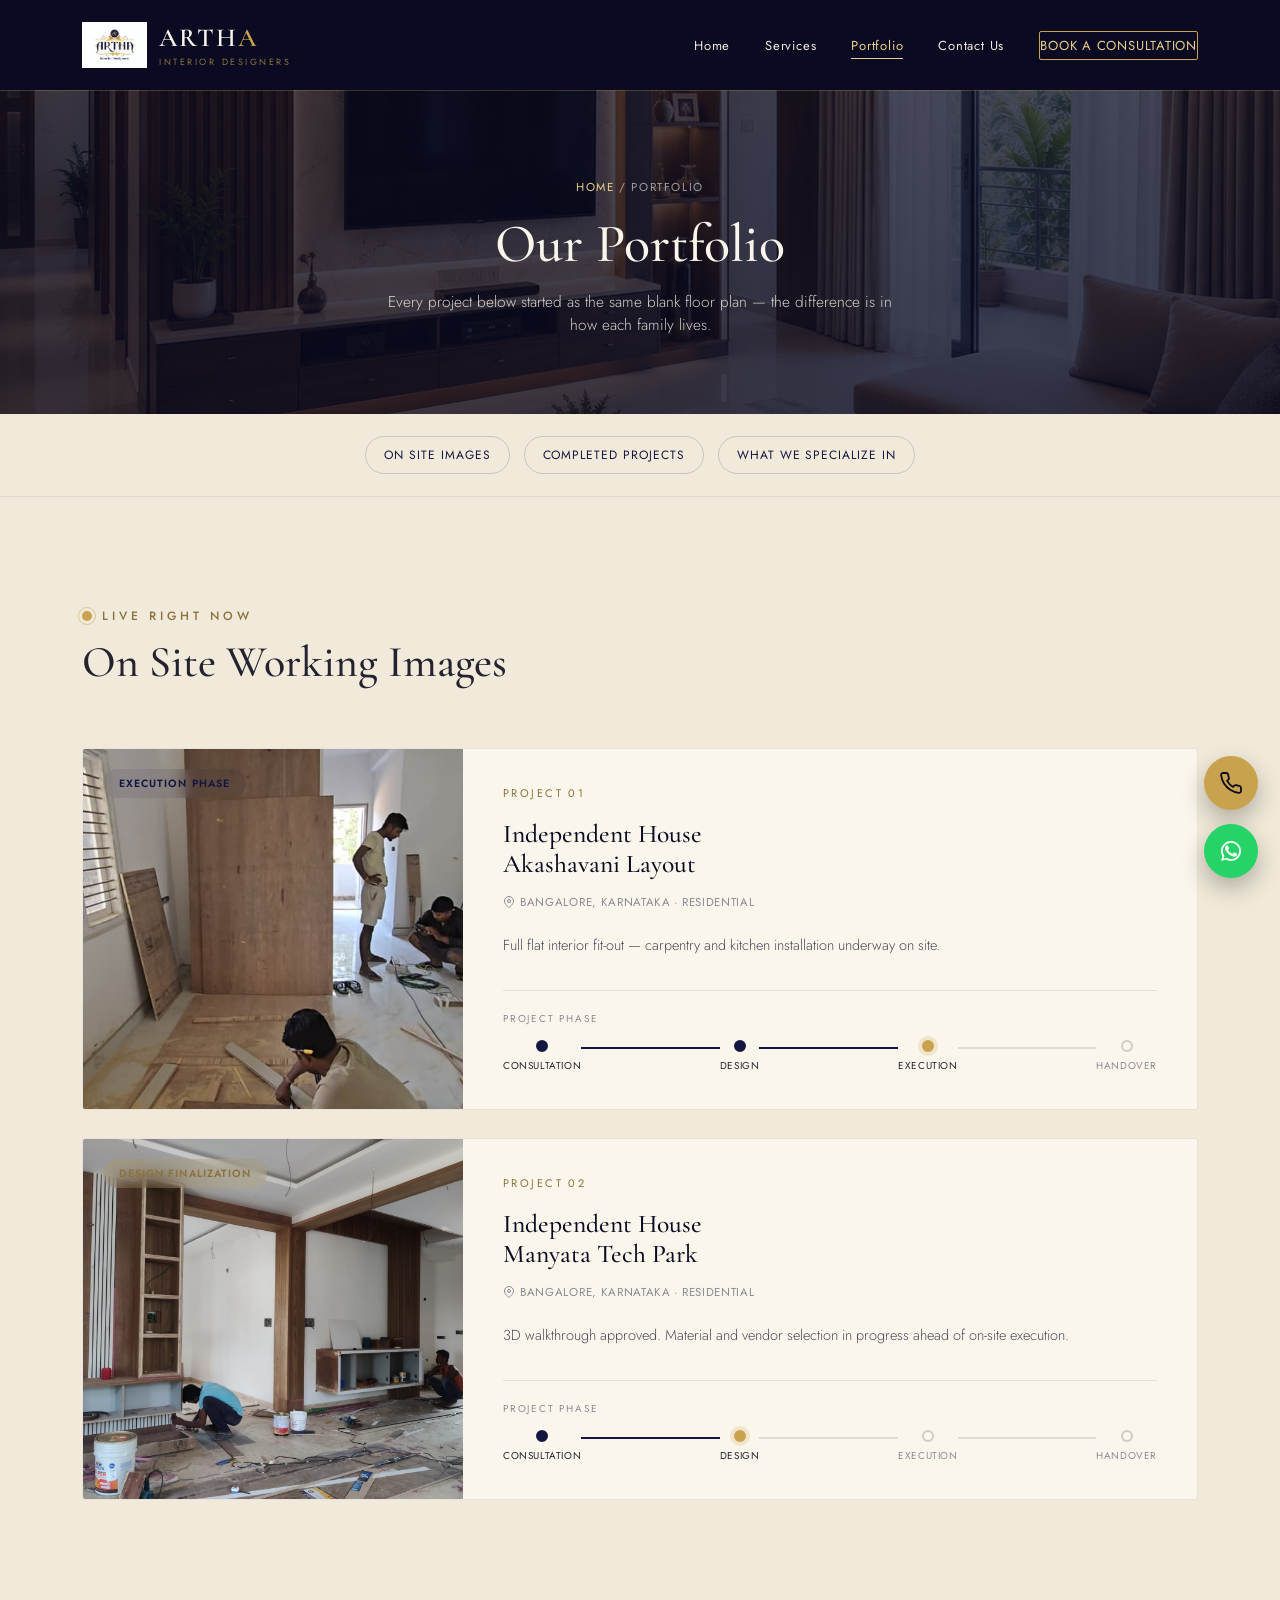
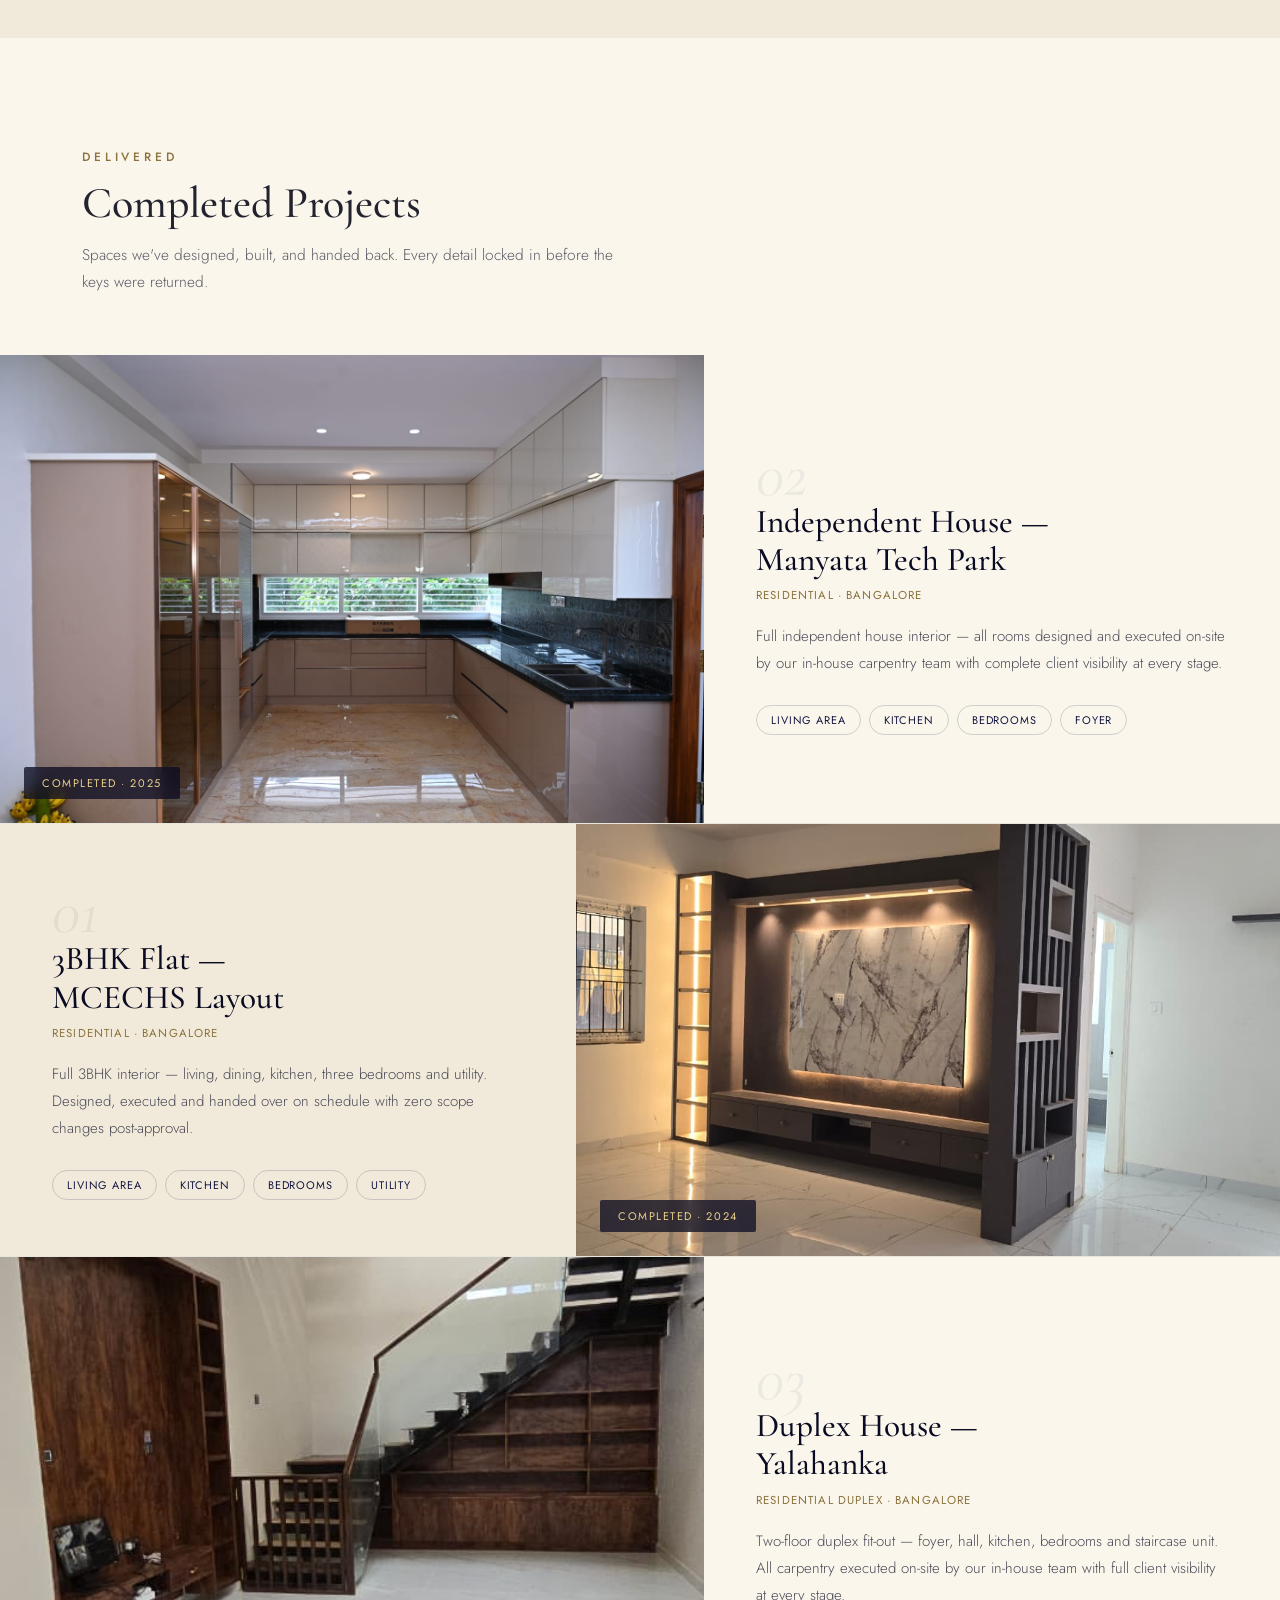
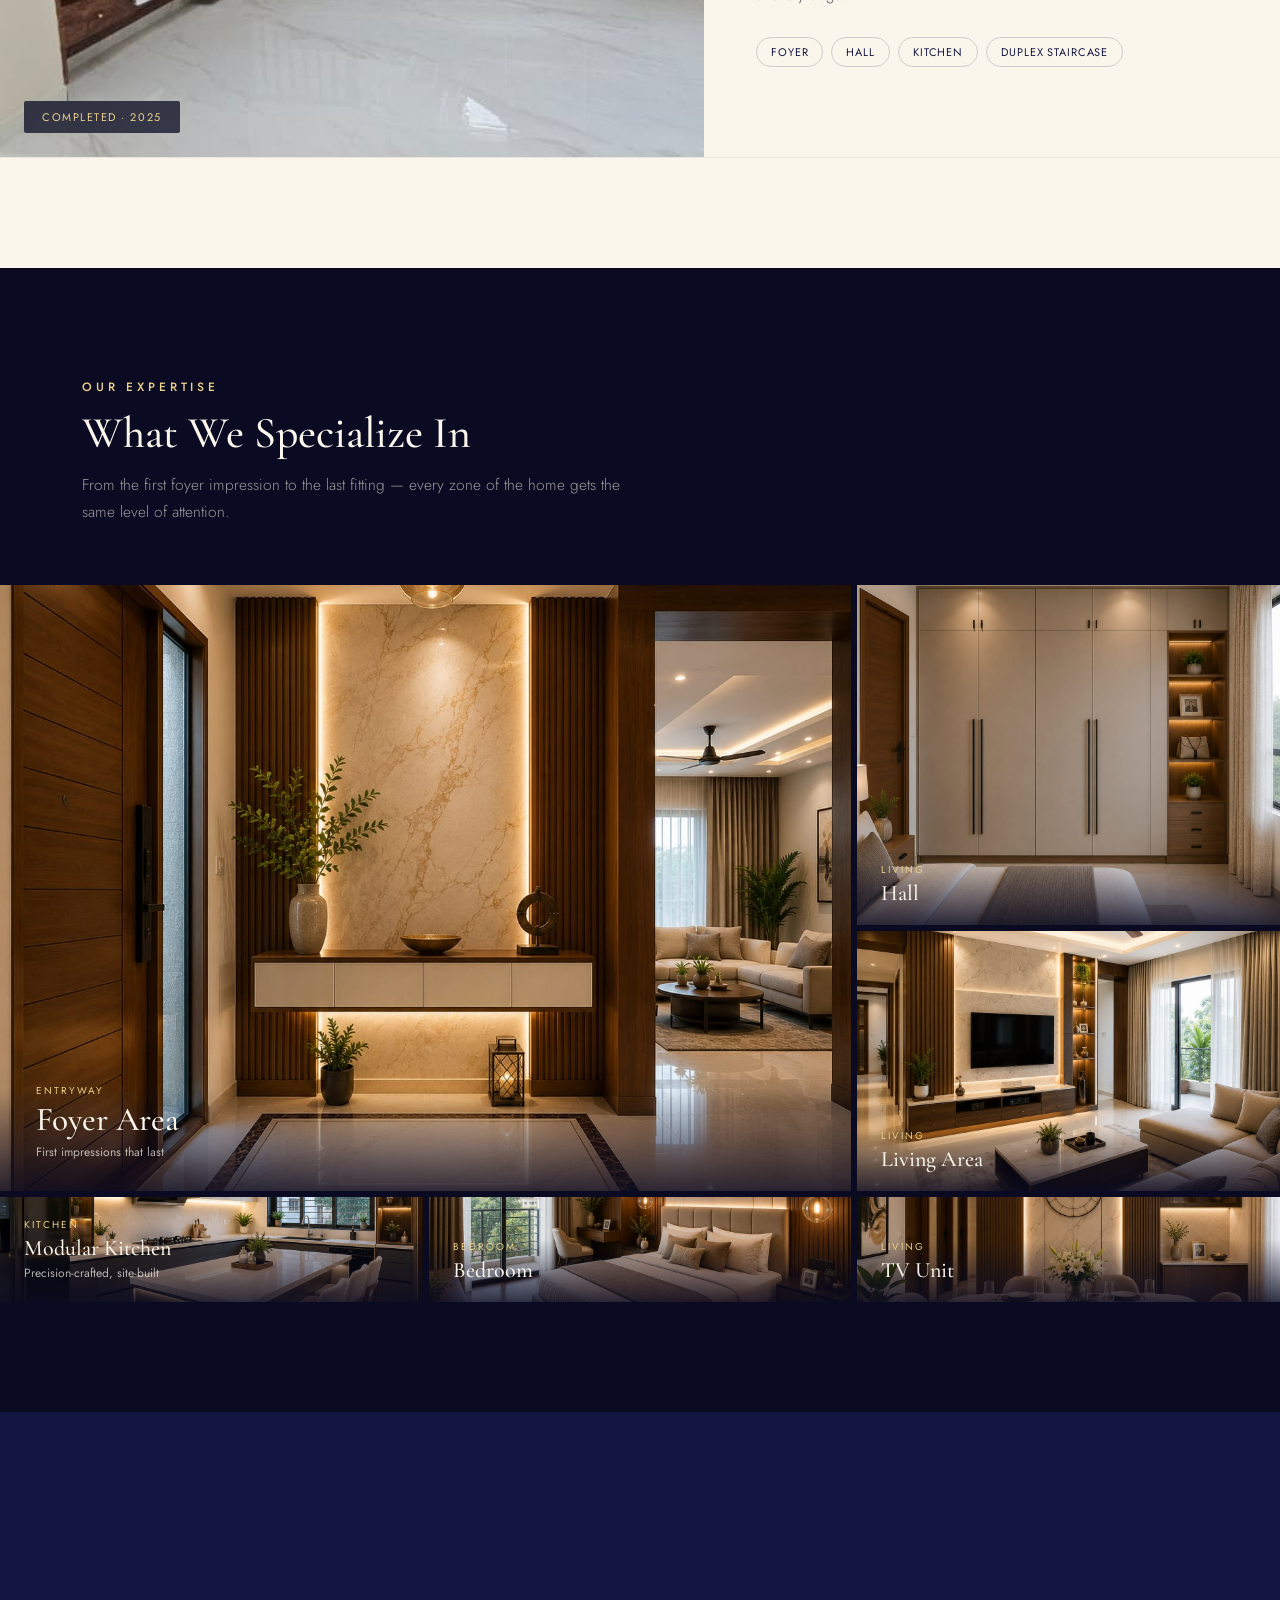
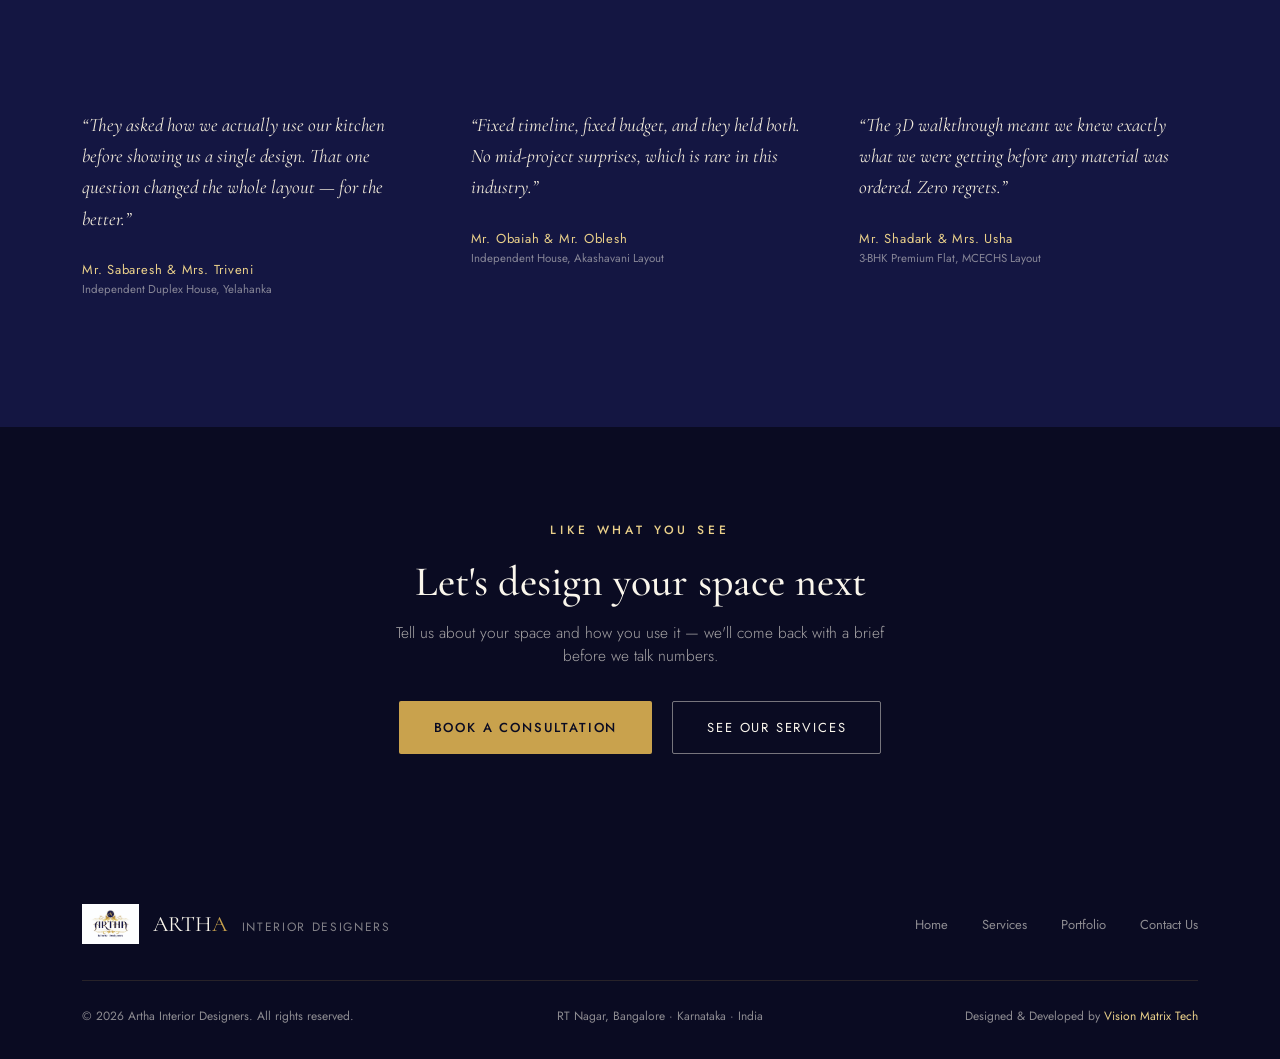
==== Portfolio.html @ 254d1fa9 "Update Portfolio.html" ====
<!DOCTYPE html>
<html lang="en">
<head>
<meta charset="UTF-8">
<meta name="viewport" content="width=device-width, initial-scale=1.0">
<title>Portfolio — Artha Interior Designers</title>
<meta name="description" content="Browse Artha Interior Designers' portfolio — completed projects, ongoing work, foyers, halls, living areas, kitchens, bedrooms and TV units.">
<link rel="preconnect" href="https://fonts.googleapis.com">
<link rel="preconnect" href="https://fonts.gstatic.com" crossorigin>
<link href="https://fonts.googleapis.com/css2?family=Cormorant+Garamond:ital,wght@0,300;0,400;0,500;0,600;1,400&family=Jost:wght@300;400;500;600&display=swap" rel="stylesheet">
<link rel="stylesheet" href="style.css">
</head>
<body>

<header id="siteHeader">
  <nav class="wrap">
    <div class="brand">
      <img src="arthawhitelogo.png" alt="Artha Interior Designers" class="brand-logo">
      <div>
        <span class="brand-mark">ARTH<em>A</em></span>
        <span class="brand-sub">Interior Designers</span>
      </div>
    </div>
    <div class="nav-links" id="navLinks">
      <a href="index.html">Home</a>
      <a href="services.html">Services</a>
      <a href="Portfolio.html" class="active">Portfolio</a>
      <a href="contactus.html">Contact Us</a>
      <a href="contactus.html#contact" class="nav-cta">Book a Consultation</a>
    </div>
    <button class="nav-toggle" id="navToggle" aria-label="Menu" aria-expanded="false">☰</button>
  </nav>
</header>

<section class="page-banner photo-living">
  <div class="banner-inner">
    <div class="breadcrumb"><a href="index.html">Home</a> / Portfolio</div>
    <h1>Our Portfolio</h1>
    <p>Every project below started as the same blank floor plan — the difference is in how each family lives.</p>
  </div>
</section>

<div class="quick-links-row">
  <div class="wrap">
    <a href="#ongoing">On Site Images</a>
    <a href="#completed">Completed Projects</a>
    <a href="#specialize">What We Specialize In</a>
  </div>
</div>

<!-- ===== ONGOING — Site Tracker Cards ===== -->
<section class="port-ongoing" id="ongoing">
  <div class="wrap">
    <div class="port-section-intro reveal">
      <div class="port-section-label">
        <span class="pulse-dot"></span>
        <span class="eyebrow">Live Right Now</span>
      </div>
      <h2 class="port-section-title">On Site Working Images</h2>
    </div>

    <!-- Tracker card 1 -->
    <div class="tracker-card reveal">
      <div class="tracker-img">
        <img src="ongoingprojectakashavanilayout.jpeg" alt="Akashavani Layout">
        <div class="tracker-img-badge status-execution">Execution Phase</div>
      </div>
      <div class="tracker-body">
        <span class="tracker-num">Project 01</span>
        <h3 class="tracker-title">Independent House<br>Akashavani Layout</h3>
        <span class="tracker-loc">
          <svg width="12" height="12" viewBox="0 0 24 24" fill="none" stroke="currentColor" stroke-width="2"><path d="M21 10c0 7-9 13-9 13s-9-6-9-13a9 9 0 0 1 18 0z"/><circle cx="12" cy="10" r="3"/></svg>
          Bangalore, Karnataka · Residential
        </span>
        <p class="tracker-desc">Full flat interior fit-out — carpentry and kitchen installation underway on site.</p>
        <div class="tracker-phase">
          <div class="phase-label">Project Phase</div>
          <div class="phase-track">
            <div class="phase-step done">
              <div class="phase-dot"></div>
              <span>Consultation</span>
            </div>
            <div class="phase-line done"></div>
            <div class="phase-step done">
              <div class="phase-dot"></div>
              <span>Design</span>
            </div>
            <div class="phase-line done"></div>
            <div class="phase-step active">
              <div class="phase-dot"></div>
              <span>Execution</span>
            </div>
            <div class="phase-line"></div>
            <div class="phase-step">
              <div class="phase-dot"></div>
              <span>Handover</span>
            </div>
          </div>
        </div>
      </div>
    </div>

    <!-- Tracker card 2 -->
    <div class="tracker-card reveal">
      <div class="tracker-img">
        <img src="ongoingprojectthanisandra.jpeg" alt="Manyata Tech Park">
        <div class="tracker-img-badge status-design">Design Finalization</div>
      </div>
      <div class="tracker-body">
        <span class="tracker-num">Project 02</span>
        <h3 class="tracker-title">Independent House<br>Manyata Tech Park</h3>
        <span class="tracker-loc">
          <svg width="12" height="12" viewBox="0 0 24 24" fill="none" stroke="currentColor" stroke-width="2"><path d="M21 10c0 7-9 13-9 13s-9-6-9-13a9 9 0 0 1 18 0z"/><circle cx="12" cy="10" r="3"/></svg>
          Bangalore, Karnataka · Residential
        </span>
        <p class="tracker-desc">3D walkthrough approved. Material and vendor selection in progress ahead of on-site execution.</p>
        <div class="tracker-phase">
          <div class="phase-label">Project Phase</div>
          <div class="phase-track">
            <div class="phase-step done">
              <div class="phase-dot"></div>
              <span>Consultation</span>
            </div>
            <div class="phase-line done"></div>
            <div class="phase-step active">
              <div class="phase-dot"></div>
              <span>Design</span>
            </div>
            <div class="phase-line"></div>
            <div class="phase-step">
              <div class="phase-dot"></div>
              <span>Execution</span>
            </div>
            <div class="phase-line"></div>
            <div class="phase-step">
              <div class="phase-dot"></div>
              <span>Handover</span>
            </div>
          </div>
        </div>
      </div>
    </div>

  </div>
</section>

<!-- ===== COMPLETED — Alternating Case Studies ===== -->
<section class="port-completed" id="completed">
  <div class="wrap">
    <div class="port-section-intro reveal">
      <div class="port-section-label">
        <span class="eyebrow">Delivered</span>
      </div>
      <h2 class="port-section-title">Completed Projects</h2>
      <p class="port-section-sub">Spaces we've designed, built, and handed back. Every detail locked in before the keys were returned.</p>
    </div>
  </div>

  <!-- Case study 1 — image left -->
  <div class="case-study reveal">
    <div class="case-img">
      <img src="2bhkrkhegdenagar.jpeg" alt="Independent House Manyata Tech Park">
      <div class="case-img-tag">Completed · 2025</div>
    </div>
    <div class="case-body">
      <span class="case-index">02</span>
      <h3 class="case-title">Independent House —<br>Manyata Tech Park</h3>
      <span class="case-type">Residential · Bangalore</span>
      <p class="case-desc">Full independent house interior — all rooms designed and executed on-site by our in-house carpentry team with complete client visibility at every stage.</p>
      <div class="case-tags">
        <span>Living Area</span>
        <span>Kitchen</span>
        <span>Bedrooms</span>
        <span>Foyer</span>
      </div>
    </div>
  </div>

  <!-- Case study 2 — image right -->
  <div class="case-study case-study--flip reveal">
    <div class="case-img">
      <img src="3bhkflatmcechslayout.jpeg" alt="3BHK Flat MCECHS Layout">
      <div class="case-img-tag">Completed · 2024</div>
    </div>
    <div class="case-body">
      <span class="case-index">01</span>
      <h3 class="case-title">3BHK Flat —<br>MCECHS Layout</h3>
      <span class="case-type">Residential · Bangalore</span>
      <p class="case-desc">Full 3BHK interior — living, dining, kitchen, three bedrooms and utility. Designed, executed and handed over on schedule with zero scope changes post-approval.</p>
      <div class="case-tags">
        <span>Living Area</span>
        <span>Kitchen</span>
        <span>Bedrooms</span>
        <span>Utility</span>
      </div>
    </div>
  </div>

  <!-- Case study 3 — image left -->
  <div class="case-study reveal">
    <div class="case-img">
      <img src="duplexhouseyalahanka.jpeg" alt="Duplex House Yalahanka">
      <div class="case-img-tag">Completed · 2025</div>
    </div>
    <div class="case-body">
      <span class="case-index">03</span>
      <h3 class="case-title">Duplex House —<br>Yalahanka</h3>
      <span class="case-type">Residential Duplex · Bangalore</span>
      <p class="case-desc">Two-floor duplex fit-out — foyer, hall, kitchen, bedrooms and staircase unit. All carpentry executed on-site by our in-house team with full client visibility at every stage.</p>
      <div class="case-tags">
        <span>Foyer</span>
        <span>Hall</span>
        <span>Kitchen</span>
        <span>Duplex Staircase</span>
      </div>
    </div>
  </div>
</section>

<!-- ===== SPECIALIZE — Bento Mosaic ===== -->
<section class="port-specialize" id="specialize">
  <div class="wrap">
    <div class="port-section-intro reveal">
      <div class="port-section-label">
        <span class="eyebrow">Our Expertise</span>
      </div>
      <h2 class="port-section-title">What We Specialize In</h2>
      <p class="port-section-sub">From the first foyer impression to the last fitting — every zone of the home gets the same level of attention.</p>
    </div>
  </div>

  <div class="bento-grid reveal">
    <!-- Large hero — Foyer -->
    <a href="#foyer" class="bento-item bento-hero" id="foyer">
      <img src="foyerarea.jpeg" alt="Foyer Area">
      <div class="bento-label">
        <span class="bento-cat">Entryway</span>
        <h3>Foyer Area</h3>
        <p>First impressions that last</p>
      </div>
    </a>
    <!-- Hall -->
    <a href="#hall" class="bento-item bento-tall" id="hall">
      <img src="hall.jpeg" alt="Hall">
      <div class="bento-label">
        <span class="bento-cat">Living</span>
        <h3>Hall</h3>
      </div>
    </a>
    <!-- Living -->
    <a href="#living" class="bento-item bento-wide" id="living">
      <img src="livingarea.jpeg" alt="Living Area">
      <div class="bento-label">
        <span class="bento-cat">Living</span>
        <h3>Living Area</h3>
      </div>
    </a>
    <!-- Kitchen -->
    <a href="#kitchen" class="bento-item bento-tall" id="kitchen">
      <img src="kitchen.jpeg" alt="Modular Kitchen">
      <div class="bento-label">
        <span class="bento-cat">Kitchen</span>
        <h3>Modular Kitchen</h3>
        <p>Precision-crafted, site-built</p>
      </div>
    </a>
    <!-- Bedroom -->
    <a href="#bedroom" class="bento-item" id="bedroom">
      <img src="bedroom.jpeg" alt="Bedroom">
      <div class="bento-label">
        <span class="bento-cat">Bedroom</span>
        <h3>Bedroom</h3>
      </div>
    </a>
    <!-- TV Unit -->
    <a href="#tvunit" class="bento-item" id="tvunit">
      <img src="tvunit.jpeg" alt="TV Unit">
      <div class="bento-label">
        <span class="bento-cat">Living</span>
        <h3>TV Unit</h3>
      </div>
    </a>
  </div>
</section>

<section class="testimonials">
  <div class="wrap">
    <div class="section-head reveal">
      <span class="eyebrow on-dark">Client Word</span>
      <h2>What it's like to work with us</h2>
    </div>
    <div class="t-grid reveal">
      <div class="t-card">
        <q>They asked how we actually use our kitchen before showing us a single design. That one question changed the whole layout — for the better.</q>
        <div class="t-name">Mr. Sabaresh &amp; Mrs. Triveni</div>
        <div class="t-role">Independent Duplex House, Yelahanka</div>
      </div>
      <div class="t-card">
        <q>Fixed timeline, fixed budget, and they held both. No mid-project surprises, which is rare in this industry.</q>
        <div class="t-name">Mr. Obaiah &amp; Mr. Oblesh</div>
        <div class="t-role">Independent House, Akashavani Layout</div>
      </div>
      <div class="t-card">
        <q>The 3D walkthrough meant we knew exactly what we were getting before any material was ordered. Zero regrets.</q>
        <div class="t-name">Mr. Shadark &amp; Mrs. Usha</div>
        <div class="t-role">3-BHK Premium Flat, MCECHS Layout</div>
      </div>
    </div>
  </div>
</section>

<section class="cta-banner">
  <div class="wrap">
    <span class="eyebrow">Like What You See</span>
    <h2>Let's design your space next</h2>
    <p>Tell us about your space and how you use it — we'll come back with a brief before we talk numbers.</p>
    <div class="cta-actions">
      <a href="contactus.html#contact" class="btn btn-gold">Book a Consultation</a>
      <a href="services.html" class="btn btn-ghost">See Our Services</a>
    </div>
  </div>
</section>

<footer>
  <div class="wrap">
    <div class="footer-top">
      <div class="footer-brand" style="display:flex;align-items:center;gap:14px;">
        <img src="arthawhitelogo.png" alt="Artha Interior Designers logo" class="footer-logo">
        <span>ARTH<em>A</em> <span style="font-family:'Jost',sans-serif;font-size:12px;letter-spacing:0.14em;text-transform:uppercase;color:rgba(250,246,236,0.5);vertical-align:middle;margin-left:10px;">Interior Designers</span></span>
      </div>
      <div class="footer-links">
        <a href="index.html">Home</a>
        <a href="services.html">Services</a>
        <a href="Portfolio.html">Portfolio</a>
        <a href="contactus.html">Contact Us</a>
      </div>
    </div>
    <div class="footer-bottom">
      <span>© 2026 Artha Interior Designers. All rights reserved.</span>
      <span>RT Nagar, Bangalore · Karnataka · India</span>
      <span>Designed &amp; Developed by <a href="https://visionmatrixtech.com" target="_blank" rel="noopener" style="color:var(--gold-light);text-decoration:none;">Vision Matrix Tech</a></span>
    </div>
  </div>
</footer>

<div class="quick-actions">
  <a href="tel:+919845840824" class="qa-btn qa-call" aria-label="Call Us">
    <svg viewBox="0 0 24 24" fill="none" stroke="currentColor" stroke-width="1.8"><path d="M22 16.92v3a2 2 0 0 1-2.18 2 19.79 19.79 0 0 1-8.63-3.07 19.5 19.5 0 0 1-6-6 19.79 19.79 0 0 1-3.07-8.67A2 2 0 0 1 4.11 2h3a2 2 0 0 1 2 1.72 12.84 12.84 0 0 0 .7 2.81 2 2 0 0 1-.45 2.11L8.09 9.91a16 16 0 0 0 6 6l1.27-1.27a2 2 0 0 1 2.11-.45 12.84 12.84 0 0 0 2.81.7A2 2 0 0 1 22 16.92z"/></svg>
  </a>
  <a href="https://wa.me/919845840824" target="_blank" rel="noopener" class="qa-btn qa-whatsapp" aria-label="WhatsApp Us">
    <svg viewBox="0 0 24 24" fill="currentColor"><path d="M17.472 14.382c-.297-.149-1.758-.867-2.03-.967-.273-.099-.471-.148-.67.15-.197.297-.767.966-.94 1.164-.173.199-.347.223-.644.075-.297-.15-1.255-.463-2.39-1.475-.883-.788-1.48-1.761-1.653-2.059-.173-.297-.018-.458.13-.606.134-.133.297-.347.446-.52.149-.174.198-.298.297-.497.099-.198.05-.371-.025-.52-.075-.149-.669-1.612-.916-2.207-.242-.579-.487-.5-.669-.51-.173-.008-.371-.01-.57-.01-.198 0-.52.074-.792.372-.272.297-1.04 1.016-1.04 2.479 0 1.462 1.065 2.875 1.213 3.074.149.198 2.096 3.2 5.077 4.487.709.306 1.262.489 1.694.625.712.227 1.36.195 1.871.118.571-.085 1.758-.719 2.006-1.413.248-.694.248-1.289.173-1.413-.074-.124-.272-.198-.57-.347z"/><path d="M12.001 2C6.478 2 2 6.478 2 12c0 1.89.525 3.66 1.436 5.166L2 22l4.965-1.404A9.945 9.945 0 0 0 12.001 22C17.523 22 22 17.523 22 12S17.523 2 12.001 2zm0 18.2a8.17 8.17 0 0 1-4.166-1.14l-.299-.177-3.048.863.87-2.97-.194-.305A8.17 8.17 0 0 1 3.8 12c0-4.522 3.679-8.2 8.201-8.2 4.521 0 8.199 3.678 8.199 8.2 0 4.522-3.678 8.2-8.199 8.2z"/></svg>
  </a>
</div>

<script>
  const header = document.getElementById('siteHeader');
  window.addEventListener('scroll', () => {
    header.classList.toggle('scrolled', window.scrollY > 40);
  });
  const navToggle = document.getElementById('navToggle');
  const navLinks = document.getElementById('navLinks');
  navToggle.addEventListener('click', () => {
    const isOpen = navLinks.classList.toggle('open');
    navToggle.setAttribute('aria-expanded', isOpen ? 'true' : 'false');
    navToggle.textContent = isOpen ? '✕' : '☰';
  });
  navLinks.querySelectorAll('a').forEach(link => {
    link.addEventListener('click', () => {
      navLinks.classList.remove('open');
      navToggle.setAttribute('aria-expanded', 'false');
      navToggle.textContent = '☰';
    });
  });
  const revealEls = document.querySelectorAll('.reveal');
  const io = new IntersectionObserver((entries) => {
    entries.forEach(e => { if (e.isIntersecting) e.target.classList.add('in'); });
  }, { threshold: 0.1 });
  revealEls.forEach(el => io.observe(el));
</script>
</body>
</html>
---- style.css ----
/* =========================================================
   ARTHA INTERIOR DESIGNERS — SHARED STYLESHEET
   Used by: index.html, services.html, Portfolio.html, contactus.html
   ========================================================= */

:root{
  --navy-deep:#0A0B22;
  --navy:#141642;
  --navy-soft:#1E214F;
  --gold:#C9A24D;
  --gold-light:#EAD08A;
  --gold-dim:#8B723C;
  --ivory:#FAF6EC;
  --ivory-dim:#F1EADA;
  --charcoal:#232330;
  --line:rgba(201,162,77,0.28);
  --serif:'Cormorant Garamond', serif;
  --sans:'Jost', sans-serif;
}
*{margin:0;padding:0;box-sizing:border-box;}
html{scroll-behavior:smooth;}
body{
  font-family:var(--sans);
  background:var(--ivory);
  color:var(--charcoal);
  overflow-x:hidden;
  -webkit-font-smoothing:antialiased;
}
a{color:inherit;text-decoration:none;}
img{max-width:100%;display:block;}
ul{list-style:none;}
button{font-family:inherit;}
.wrap{max-width:1180px;margin:0 auto;padding:0 32px;}
.eyebrow{
  font-family:var(--sans);
  text-transform:uppercase;
  letter-spacing:0.32em;
  font-size:12px;
  font-weight:500;
  color:var(--gold-dim);
}
.eyebrow.on-dark{color:var(--gold-light);}

/* ---------- Flourish signature element ---------- */
.flourish{display:flex;align-items:center;justify-content:center;gap:18px;width:100%;}
.flourish svg{height:20px;width:auto;flex-shrink:0;}
.flourish .stem{flex:1 1 auto;height:1px;background:linear-gradient(90deg, transparent, var(--gold) 50%, transparent);max-width:220px;}
.flourish.dark .stem{background:linear-gradient(90deg, transparent, var(--gold-light) 50%, transparent);}

/* ---------- Nav ---------- */
header{
  position:fixed;top:0;left:0;right:0;z-index:100;
  padding:22px 0;
  background:var(--navy-deep);
  box-shadow:0 1px 0 var(--line);
  transition:padding .4s ease, box-shadow .4s ease;
}
header.scrolled{padding:14px 0;}
nav{display:flex;align-items:center;justify-content:space-between;position:relative;}
.brand{display:flex;align-items:center;gap:12px;}
.brand-logo{height:46px;width:auto;display:block;}
.brand-mark{font-family:var(--serif);font-size:26px;font-weight:600;letter-spacing:0.08em;color:var(--ivory);}
.brand-mark em{color:var(--gold);font-style:normal;}
.brand-sub{font-size:9px;letter-spacing:0.28em;text-transform:uppercase;color:var(--gold-dim);margin-top:2px;display:block;}
.nav-links{display:flex;gap:35px;align-items:center;}
.nav-links a{font-size:13px;letter-spacing:0.06em;color:var(--ivory-dim);position:relative;padding:4px 0;transition:color .3s ease;}
.nav-links a:not(.nav-cta)::after{content:"";position:absolute;left:0;bottom:0;width:0;height:1px;background:var(--gold-light);transition:width .3s ease;}
.nav-links a:not(.nav-cta):hover::after{width:100%;}
.nav-links a:not(.nav-cta).active::after{width:100%;}
.nav-links a:not(.nav-cta).active{color:var(--gold-light);}
.nav-links a:hover{color:var(--gold-light);}
.nav-cta{
  border:1px solid var(--gold);
  color:var(--gold-light) !important;
  padding:10px 22px;
  font-size:12px;letter-spacing:0.12em;text-transform:uppercase;
  border-radius:2px;
  transition:background .3s ease, color .3s ease, box-shadow .3s ease, transform .3s ease;
  white-space:nowrap;
}
.nav-cta:hover{background:var(--gold);color:var(--navy-deep) !important;box-shadow:0 10px 24px rgba(201,162,77,0.28);transform:translateY(-2px);}
.nav-toggle{display:none;background:none;border:none;color:var(--ivory);font-size:26px;cursor:pointer;line-height:1;padding:4px 6px;}

/* ---------- Hero (index only) ---------- */
.hero{
  position:relative;
  min-height:100vh;
  background-color:#0A0B22;
  background-image:
    linear-gradient(180deg, rgba(10,11,34,0.72) 0%, rgba(10,11,34,0.55) 45%, rgba(10,11,34,0.86) 100%),
    url('https://images.unsplash.com/photo-1759238136854-a43787126db7?q=80&w=2400&auto=format&fit=crop');
  background-size:cover;
  background-position:center 35%;
  background-repeat:no-repeat;
  display:flex;align-items:center;justify-content:center;
  text-align:center;color:var(--ivory);
  padding:128px 24px 56px;
  overflow:hidden;
}
.hero-watermark{
  position:absolute;font-family:var(--serif);font-size:min(70vw, 900px);font-weight:500;
  color:rgba(250,246,236,0.045);top:50%;left:50%;transform:translate(-50%,-52%);
  user-select:none;pointer-events:none;line-height:1;animation:driftMark 40s ease-in-out infinite;
}
@keyframes driftMark{
  0%,100%{transform:translate(-50%,-52%) rotate(0deg);}
  50%{transform:translate(-50%,-52%) rotate(1.2deg);}
}
.hero-inner{position:relative;z-index:2;max-width:800px;width:100%;margin:0 auto;display:flex;flex-direction:column;align-items:center;text-align:center;}
.hero-content{display:flex;flex-direction:column;align-items:center;}
.hero .eyebrow{margin:0 0 24px 0;color:var(--gold-light);}
.hero h1{font-family:var(--serif);font-weight:500;font-size:clamp(34px, 4.4vw, 64px);line-height:1.08;letter-spacing:0.01em;margin:0 0 18px;color:var(--ivory);text-shadow:0 4px 24px rgba(0,0,0,0.35);}
.hero h1 .accent{font-style:italic;font-weight:400;color:var(--gold-light);}
.hero p.lede{font-size:16.5px;line-height:1.7;color:rgba(250,246,236,0.82);max-width:600px;margin:0 auto 30px;font-weight:300;}
.hero-actions{display:flex;gap:20px;justify-content:center;flex-wrap:wrap;margin-bottom:36px;}
.btn{display:inline-block;padding:16px 34px;font-size:13px;letter-spacing:0.14em;text-transform:uppercase;border-radius:2px;transition:transform .35s cubic-bezier(.2,.8,.2,1), box-shadow .35s ease, background .35s ease, color .35s ease, border-color .35s ease;cursor:pointer;border:1px solid transparent;position:relative;}
.btn-gold{background:var(--gold);color:var(--navy-deep);font-weight:500;box-shadow:0 0 0 rgba(201,162,77,0);}
.btn-gold:hover{background:var(--gold-light);transform:translateY(-3px);box-shadow:0 14px 28px rgba(201,162,77,0.32);}
.btn-gold:active{transform:translateY(-1px);}
.btn-ghost{border-color:rgba(250,246,236,0.45);color:var(--ivory);}
.btn-ghost:hover{border-color:var(--ivory);color:var(--ivory);background:rgba(250,246,236,0.1);transform:translateY(-3px);box-shadow:0 14px 28px rgba(0,0,0,0.25);}
.btn-ghost:active{transform:translateY(-1px);}
.btn-ghost.on-light{border-color:rgba(20,22,66,0.3);color:var(--navy-deep);}
.btn-ghost.on-light:hover{border-color:var(--navy-deep);color:var(--navy-deep);background:rgba(20,22,66,0.04);box-shadow:0 14px 28px rgba(20,22,66,0.08);}
.hero-flourish{max-width:340px;margin:0 auto;}
.hero-flourish .flourish{justify-content:center;}
.hero-flourish .stem{max-width:120px;}

/* ---------- Page banner (services / portfolio / contact) ---------- */
.page-banner{
  position:relative;min-height:46vh;display:flex;align-items:center;justify-content:center;
  text-align:center;color:var(--ivory);padding:160px 24px 60px;
  background-size:cover;background-position:center;background-repeat:no-repeat;overflow:hidden;
}
.page-banner.photo-kitchen{background-image:linear-gradient(180deg, rgba(10,11,34,0.72) 0%, rgba(10,11,34,0.8) 100%), url('kitchen.jpeg');}
.page-banner.photo-living{background-image:linear-gradient(180deg, rgba(10,11,34,0.72) 0%, rgba(10,11,34,0.8) 100%), url('livingarea.jpeg');}
.page-banner.no-photo{background-image:linear-gradient(160deg, var(--navy) 0%, var(--navy-deep) 100%);}
.page-banner .banner-inner{position:relative;z-index:2;max-width:700px;}
.breadcrumb{font-size:11.5px;letter-spacing:0.14em;text-transform:uppercase;color:rgba(250,246,236,0.6);margin-bottom:16px;}
.breadcrumb a{color:var(--gold-light);}
.breadcrumb a:hover{text-decoration:underline;}
.page-banner h1{font-family:var(--serif);font-weight:500;font-size:clamp(32px,4.4vw,54px);margin-bottom:14px;color:var(--ivory);}
.page-banner p{font-size:15.5px;color:rgba(250,246,236,0.82);font-weight:300;max-width:520px;margin:0 auto;}

/* ---------- Quick links row (sits just under a page banner) ---------- */
.quick-links-row{background:var(--ivory-dim);border-bottom:1px solid rgba(35,35,48,0.08);}
.quick-links-row .wrap{display:flex;gap:14px;flex-wrap:wrap;justify-content:center;padding:22px 32px;}
.quick-links-row a{
  font-size:12px;letter-spacing:0.08em;text-transform:uppercase;color:var(--navy);
  border:1px solid rgba(20,22,66,0.18);padding:9px 18px;border-radius:20px;
  transition:background .3s ease, color .3s ease, border-color .3s ease;
}
.quick-links-row a:hover{background:var(--navy);color:var(--ivory);border-color:var(--navy);}

/* ---------- Section shell ---------- */
section{padding:130px 0;}
.section-head{max-width:640px;margin:0 auto 70px;text-align:center;}
.section-head h2{font-family:var(--serif);font-weight:500;font-size:clamp(30px,4vw,50px);margin:16px 0 20px;line-height:1.15;}
.section-head p{font-size:15.5px;line-height:1.75;color:#5B5B68;font-weight:300;}

/* ---------- Philosophy / About ---------- */
.about{background:var(--ivory);}
.about-grid{display:grid;grid-template-columns:0.85fr 1.15fr;gap:80px;align-items:center;}
.about-visual{position:relative;aspect-ratio:4/5;background:linear-gradient(160deg, var(--navy) 0%, var(--navy-deep) 100%);border-radius:2px;display:flex;align-items:center;justify-content:center;overflow:hidden;}
.about-visual::before{content:"अ";font-family:var(--serif);font-size:280px;color:rgba(201,162,77,0.14);position:absolute;}
.about-logo{position:relative;z-index:1;width:62%;max-width:280px;filter:drop-shadow(0 8px 30px rgba(0,0,0,0.35));}
.about-copy h3{font-family:var(--serif);font-weight:500;font-size:30px;margin:14px 0 22px;}
.about-copy p{font-size:16px;line-height:1.85;color:#4B4B58;font-weight:300;margin-bottom:20px;}
.about-stats{display:flex;gap:50px;margin-top:36px;padding-top:36px;border-top:1px solid rgba(35,35,48,0.1);flex-wrap:wrap;}
.stat h4{font-family:var(--serif);font-size:38px;color:var(--navy);font-weight:500;}
.stat span{font-size:11.5px;letter-spacing:0.1em;text-transform:uppercase;color:#8A8A95;}

/* ---------- Why Choose Us ---------- */
.why-choose{background:var(--ivory-dim);padding:130px 0;}
.why-content{max-width:800px;margin:0 auto;text-align:center;}
.why-content p{font-size:16.5px;line-height:1.8;color:#4B4B58;font-weight:300;margin-bottom:24px;text-align:justify;}
.why-content p:last-of-type{text-align:center;font-size:18px;font-weight:400;color:var(--navy-deep);margin-top:30px;}
.why-quote-area{margin-top:40px;text-align:center;}
.why-quote-area .brand-name{font-family:var(--serif);font-size:20px;font-weight:600;color:var(--navy-deep);letter-spacing:0.05em;display:block;margin-bottom:8px;}
.why-quote-area .slogan{font-family:var(--serif);font-style:italic;font-size:26px;color:var(--gold-dim);}

/* ---------- Services ---------- */
.services{background:var(--navy-deep);color:var(--ivory);}
.services .section-head p{color:rgba(250,246,236,0.6);}
.service-grid{display:grid;grid-template-columns:repeat(3,1fr);gap:1px;background:rgba(201,162,77,0.18);border:1px solid rgba(201,162,77,0.18);}
.service-card{background:var(--navy-deep);padding:48px 38px;transition:background .4s ease, transform .4s cubic-bezier(.2,.8,.2,1), box-shadow .4s ease;position:relative;}
.service-card:hover{background:var(--navy);transform:translateY(-6px);box-shadow:0 20px 40px rgba(0,0,0,0.35);z-index:2;}
.service-card .num{font-family:var(--serif);font-style:italic;color:var(--gold-dim);font-size:14px;transition:color .35s ease;}
.service-card:hover .num{color:var(--gold-light);}
.service-card h3{font-family:var(--serif);font-weight:500;font-size:24px;margin:18px 0 14px;color:var(--ivory);}
.service-card p{font-size:14.5px;line-height:1.7;color:rgba(250,246,236,0.55);font-weight:300;}
.services-cta{text-align:center;margin-top:56px;}

/* ---------- Process ---------- */
.process{background:var(--ivory-dim);}
.process-list{max-width:880px;margin:0 auto;display:flex;flex-direction:column;}
.process-item{display:grid;grid-template-columns:110px 1fr;gap:36px;padding:38px 0;border-top:1px solid rgba(35,35,48,0.12);align-items:baseline;}
.process-item:last-child{border-bottom:1px solid rgba(35,35,48,0.12);}
.process-item .step-num{font-family:var(--serif);font-size:52px;color:var(--gold);font-weight:400;line-height:1;}
.process-item h3{font-family:var(--serif);font-size:24px;font-weight:500;margin-bottom:8px;}
.process-item p{font-size:15px;line-height:1.7;color:#5B5B68;font-weight:300;max-width:520px;}

/* ---------- Portfolio / Gallery grid (shared by home preview + Portfolio.html) ---------- */
.portfolio{background:var(--ivory);}
.portfolio-grid{display:grid;grid-template-columns:repeat(4,1fr);gap:22px;}
.portfolio-grid.grid-4-preview{grid-template-columns:repeat(4,1fr);}
.portfolio-grid.grid-2{grid-template-columns:repeat(2,1fr);}
.portfolio-grid.grid-3{grid-template-columns:repeat(3,1fr);}
.p-item{aspect-ratio:3/4;position:relative;border-radius:2px;overflow:hidden;display:flex;align-items:flex-end;}
.p-item img{position:absolute;inset:0;width:100%;height:100%;object-fit:cover;z-index:1;transition:transform .5s cubic-bezier(.2,.8,.2,1);}
.p-item:hover img{transform:scale(1.06);}
.p-item .overlay{position:relative;z-index:2;padding:26px;color:var(--ivory);width:100%;background:linear-gradient(0deg, rgba(10,11,34,0.86), transparent 70%);}
.p-item .overlay span{font-size:11px;letter-spacing:0.14em;text-transform:uppercase;color:var(--gold-light);}
.p-item .overlay h4{font-family:var(--serif);font-size:22px;font-weight:500;margin-top:6px;}
.gallery-cta{text-align:center;margin-top:50px;}

/* ---------- Ongoing Projects (home page text cards) ---------- */
.ongoing-projects{background:var(--ivory-dim);}
.projects-grid{display:grid;grid-template-columns:repeat(2,1fr);gap:30px;}

/* ---------- Project image cards (Portfolio page + updated index cards) ---------- */
.project-card{
  background:var(--ivory);
  border:1px solid rgba(35,35,48,0.1);
  border-radius:2px;
  overflow:hidden;
  transition:transform .35s ease, box-shadow .35s ease;
}
.project-card:hover{transform:translateY(-6px);box-shadow:0 20px 40px rgba(20,22,66,0.12);}
.project-card-img{
  aspect-ratio:16/9;
  overflow:hidden;
  background:var(--navy-soft);
}
.project-card-img img{
  width:100%;height:100%;
  object-fit:cover;
  display:block;
  transition:transform .5s cubic-bezier(.2,.8,.2,1);
}
.project-card:hover .project-card-img img{transform:scale(1.05);}
.project-card-body{padding:26px 28px 30px;}
.project-status{
  display:inline-block;
  font-size:10.5px;letter-spacing:0.1em;text-transform:uppercase;
  padding:6px 14px;border-radius:20px;margin-bottom:14px;font-weight:500;
}
.status-design{background:rgba(201,162,77,0.16);color:var(--gold-dim);}
.status-execution{background:rgba(20,22,66,0.08);color:var(--navy);}
.status-finishing{background:rgba(46,125,50,0.12);color:#2E7D32;}
.status-completed{background:rgba(201,162,77,0.2);color:var(--gold-dim);}
.project-card h3{font-family:var(--serif);font-size:22px;font-weight:500;margin-bottom:6px;}
.project-loc{font-size:12px;color:#8A8A95;letter-spacing:0.06em;text-transform:uppercase;margin-bottom:12px;display:block;}
.project-card p{font-size:14.5px;line-height:1.7;color:#5B5B68;font-weight:300;}

/* ---------- Portfolio page section wrappers ---------- */
.portfolio-section{background:var(--ivory);}
.portfolio-section.alt{background:var(--ivory-dim);}
.portfolio-section-head{
  display:flex;align-items:center;gap:20px;
  margin-bottom:42px;
  padding-bottom:18px;
  border-bottom:1px solid rgba(35,35,48,0.1);
}
.portfolio-section-head h2{
  font-family:var(--serif);font-weight:500;
  font-size:clamp(24px,3vw,36px);
  color:var(--charcoal);
}
.section-badge{
  font-family:var(--sans);font-size:10.5px;letter-spacing:0.16em;
  text-transform:uppercase;font-weight:600;
  padding:6px 16px;border-radius:20px;
  white-space:nowrap;
}
.badge-ongoing{background:rgba(20,22,66,0.08);color:var(--navy);}
.badge-completed{background:rgba(201,162,77,0.18);color:var(--gold-dim);}
.section-count{
  margin-left:auto;
  font-size:12px;letter-spacing:0.06em;color:#8A8A95;
  text-transform:uppercase;
}

/* ---------- CTA banner (used above footer on every page) ---------- */
.cta-banner{background:var(--navy-deep);color:var(--ivory);padding:90px 0;text-align:center;}
.cta-banner .eyebrow{color:var(--gold-light);}
.cta-banner h2{font-family:var(--serif);font-weight:500;font-size:clamp(28px,3.6vw,42px);margin:16px 0 14px;}
.cta-banner p{font-size:15.5px;color:rgba(250,246,236,0.65);font-weight:300;max-width:520px;margin:0 auto;}
.cta-actions{display:flex;gap:20px;justify-content:center;flex-wrap:wrap;margin-top:34px;}

/* ---------- Testimonials ---------- */
.testimonials{background:var(--navy);color:var(--ivory);}
.t-grid{display:grid;grid-template-columns:repeat(3,1fr);gap:50px;}
.t-card q{font-family:var(--serif);font-style:italic;font-size:19px;line-height:1.65;color:var(--ivory-dim);display:block;margin-bottom:26px;}
.t-name{font-size:13px;letter-spacing:0.06em;color:var(--gold-light);}
.t-role{font-size:11.5px;color:rgba(250,246,236,0.5);margin-top:2px;}

/* ---------- Contact ---------- */
.contact{background:var(--ivory-dim);}
.contact-grid{display:grid;grid-template-columns:1fr 1fr;gap:80px;}
.contact-info h3{font-family:var(--serif);font-size:30px;font-weight:500;margin:16px 0 20px;}
.contact-info p{font-size:15.5px;line-height:1.8;color:#4B4B58;font-weight:300;margin-bottom:30px;}
.contact-methods{display:flex;flex-direction:column;gap:24px;}
.contact-item{display:flex;gap:16px;align-items:flex-start;}
.contact-icon{width:24px;height:24px;fill:none;stroke:var(--gold);stroke-width:1.5;flex-shrink:0;}
.contact-item span{display:block;font-size:11px;letter-spacing:0.12em;text-transform:uppercase;color:var(--gold-dim);margin-bottom:4px;}
.contact-item strong{font-size:16px;font-weight:500;color:var(--navy-deep);line-height:1.4;display:block;}
.hours-box{margin-top:36px;padding-top:30px;border-top:1px solid rgba(35,35,48,0.1);}
.hours-box h4{font-family:var(--serif);font-size:19px;font-weight:500;margin-bottom:14px;}
.hours-row{display:flex;justify-content:space-between;font-size:14px;color:#4B4B58;padding:6px 0;max-width:300px;}
.hours-row span:last-child{color:var(--navy-deep);font-weight:500;}

form{display:flex;flex-direction:column;gap:20px;}
.field{display:flex;flex-direction:column;gap:8px;}
.field label{font-size:11px;letter-spacing:0.1em;text-transform:uppercase;color:#8A8A95;}
.field input, .field select, .field textarea{background:transparent;border:none;border-bottom:1px solid rgba(35,35,48,0.25);padding:10px 2px;font-family:var(--sans);font-size:15px;color:var(--charcoal);transition:border-color .3s ease;width:100%;}
.field input:focus, .field select:focus, .field textarea:focus{outline:none;border-color:var(--gold);}
textarea{resize:vertical;min-height:80px;}
.option-list{display:flex;flex-direction:column;background:var(--navy);border-radius:6px;overflow:hidden;}
.option-item{display:flex;align-items:center;justify-content:space-between;padding:16px 18px;cursor:pointer;border-bottom:1px solid rgba(250,246,236,0.08);transition:background .2s ease;}
.option-item:last-child{border-bottom:none;}
.option-item:hover{background:var(--navy-soft);}
.option-item span{color:var(--ivory);font-size:15px;font-weight:400;display:flex;flex-direction:column;gap:2px;}
.option-item span em{font-style:normal;font-size:12px;color:rgba(250,246,236,0.55);}
.option-item input[type="radio"]{appearance:none;-webkit-appearance:none;width:20px;height:20px;border-radius:50%;border:2px solid rgba(250,246,236,0.4);flex-shrink:0;cursor:pointer;position:relative;transition:border-color .2s ease;}
.option-item input[type="radio"]:checked{border-color:var(--gold);}
.option-item input[type="radio"]:checked::after{content:"";position:absolute;top:50%;left:50%;width:10px;height:10px;border-radius:50%;background:var(--gold);transform:translate(-50%,-50%);}
.submit-btn{background:var(--navy);color:var(--ivory);border:none;padding:16px 30px;letter-spacing:0.14em;text-transform:uppercase;font-size:13px;cursor:pointer;margin-top:10px;transition:background .3s ease;align-self:flex-start;}
.submit-btn:hover{background:var(--gold);color:var(--navy-deep);}

/* ---------- Footer ---------- */
footer{background:var(--navy-deep);color:rgba(250,246,236,0.55);padding:60px 0 34px;}
.footer-top{display:flex;justify-content:space-between;align-items:center;padding-bottom:36px;border-bottom:1px solid rgba(201,162,77,0.16);flex-wrap:wrap;gap:24px;}
.footer-brand{font-family:var(--serif);font-size:22px;color:var(--ivory);}
.footer-brand em{color:var(--gold);font-style:normal;}
.footer-links{display:flex;gap:34px;flex-wrap:wrap;}
.footer-links a{font-size:13px;}
.footer-links a:hover{color:var(--gold-light);}
.footer-bottom{display:flex;justify-content:space-between;padding-top:26px;font-size:12px;flex-wrap:wrap;gap:10px;}
.footer-logo{height:40px;width:auto;display:block;}

/* ---------- Floating quick-action buttons (every page) ---------- */
.quick-actions{position:fixed;right:22px;bottom:22px;z-index:200;display:flex;flex-direction:column;gap:14px;}
.qa-btn{width:54px;height:54px;border-radius:50%;display:flex;align-items:center;justify-content:center;box-shadow:0 10px 24px rgba(0,0,0,0.28);transition:transform .3s ease, box-shadow .3s ease;}
.qa-btn svg{width:24px;height:24px;}
.qa-call{background:var(--gold);color:var(--navy-deep);}
.qa-whatsapp{background:#25D366;color:#fff;}
.qa-btn:hover{transform:translateY(-4px) scale(1.06);box-shadow:0 16px 30px rgba(0,0,0,0.32);}

/* ---------- Reveal on scroll ---------- */
.reveal{opacity:0;transform:translateY(24px);transition:opacity .8s ease, transform .8s ease;}
.reveal.in{opacity:1;transform:translateY(0);}

@media (prefers-reduced-motion: reduce){
  html{scroll-behavior:auto;}
  .hero-watermark{animation:none;}
  .reveal{transition:none;opacity:1;transform:none;}
}

/* =========================================================
   RESPONSIVE
   ========================================================= */
@media (max-width:1100px){
  .wrap{padding:0 26px;}
  .about-grid{gap:56px;}
  .service-card{padding:40px 28px;}
  section{padding:100px 0;}
  .portfolio-grid,
  .portfolio-grid.grid-4-preview{grid-template-columns:repeat(3,1fr);}
  .portfolio-grid.grid-3{grid-template-columns:repeat(3,1fr);}
  .portfolio-grid.grid-2{grid-template-columns:repeat(2,1fr);}
  .projects-grid{grid-template-columns:repeat(2,1fr);}
}

@media (max-width:900px){
  .about-grid, .contact-grid{grid-template-columns:1fr;gap:50px;}
  .service-grid, .t-grid{grid-template-columns:repeat(2,1fr);}
  .portfolio-grid,
  .portfolio-grid.grid-4-preview,
  .portfolio-grid.grid-3{grid-template-columns:repeat(2,1fr);}
  .portfolio-grid.grid-2{grid-template-columns:repeat(2,1fr);}
  .projects-grid{grid-template-columns:1fr;}
  .nav-links{
    display:flex;flex-direction:column;align-items:flex-start;gap:0;
    position:absolute;top:calc(100% + 18px);left:0;right:0;
    background:var(--navy-deep);border:1px solid var(--line);border-radius:4px;
    padding:10px 22px;max-height:0;overflow:hidden;opacity:0;
    transition:max-height .35s ease, opacity .3s ease, padding .35s ease;
  }
  .nav-links.open{max-height:450px;opacity:1;padding:18px 22px 22px;}
  .nav-links a{padding:12px 0;width:100%;border-bottom:1px solid rgba(250,246,236,0.08);}
  .nav-links a:last-child{border-bottom:none;}
  .nav-cta{align-self:flex-start;margin-top:6px;}
  .nav-toggle{display:block;}
  .hero-flourish .stem{max-width:220px;}
  .page-banner{min-height:38vh;padding:150px 22px 50px;}
  .portfolio-section-head{flex-wrap:wrap;gap:12px;}
  .section-count{margin-left:0;}
}

@media (max-width:600px){
  .service-grid, .t-grid{grid-template-columns:1fr;}
  .portfolio-grid,
  .portfolio-grid.grid-4-preview,
  .portfolio-grid.grid-3,
  .portfolio-grid.grid-2{grid-template-columns:1fr;}
  .process-item{grid-template-columns:56px 1fr;gap:18px;}
  .process-item .step-num{font-size:34px;}
  section{padding:80px 0;}
  .about-stats{gap:28px;}
  .hero{padding:118px 18px 50px;}
  .hero-actions, .cta-actions{gap:14px;}
  .btn{padding:14px 24px;font-size:12px;}
  .about-visual{aspect-ratio:3/2;}
  .about-visual::before{font-size:160px;}
  .footer-top{flex-direction:column;align-items:flex-start;}
  .contact-grid{gap:40px;}
  .option-item{padding:14px;}
  .why-content p{text-align:left;}
  .quick-links-row .wrap{padding:16px 22px;gap:10px;}
  .quick-actions{right:14px;bottom:14px;gap:10px;}
  .qa-btn{width:46px;height:46px;}
  .qa-btn svg{width:20px;height:20px;}
}

@media (max-width:420px){
  .hero h1, .page-banner h1{font-size:clamp(28px,9vw,40px);}
  .wrap{padding:0 18px;}
  .brand-mark{font-size:21px;}
}

/* =========================================================
   NEW CREATIVE LAYOUTS
   ========================================================= */

/* ---- Homepage Editorial Gallery ---- */
.home-gallery{ background:var(--ivory); padding:130px 0 0; }
.home-gallery-head{
  display:flex; align-items:flex-end; justify-content:space-between;
  gap:40px; margin-bottom:56px; flex-wrap:wrap;
}
.home-gallery-head h2{
  font-family:var(--serif); font-weight:500;
  font-size:clamp(30px,4vw,50px); margin-top:12px; line-height:1.1;
}
.home-gallery-sub{
  max-width:340px; font-size:15px; line-height:1.7;
  color:#5B5B68; font-weight:300; padding-bottom:6px;
}
.editorial-grid{
  position:relative;
  display:grid;
  grid-template-columns:1.35fr 1fr;
  grid-template-rows:auto;
  gap:6px;
  max-width:100%;
  overflow:hidden;
}
.ed-main{
  position:relative; overflow:hidden;
  aspect-ratio:3/4;
  display:flex; align-items:flex-end;
}
.ed-main img{
  position:absolute; inset:0; width:100%; height:100%;
  object-fit:cover; transition:transform .6s cubic-bezier(.2,.8,.2,1);
}
.ed-main:hover img{ transform:scale(1.04); }
.ed-stack{
  display:flex; flex-direction:column; gap:6px;
}
.ed-small{
  position:relative; overflow:hidden; flex:1;
  display:flex; align-items:flex-end; min-height:0;
}
.ed-small img{
  position:absolute; inset:0; width:100%; height:100%;
  object-fit:cover; transition:transform .6s cubic-bezier(.2,.8,.2,1);
}
.ed-small:hover img{ transform:scale(1.05); }
.ed-label{
  position:relative; z-index:2; padding:22px 26px; width:100%;
  background:linear-gradient(0deg, rgba(10,11,34,0.88) 0%, transparent 80%);
  color:var(--ivory);
}
.ed-cat{
  font-size:10px; letter-spacing:0.22em; text-transform:uppercase;
  color:var(--gold-light); display:block; margin-bottom:4px;
}
.ed-title{
  font-family:var(--serif); font-size:clamp(20px,2.4vw,30px);
  font-weight:500; line-height:1.1;
}
.ed-watermark{
  position:absolute; bottom:-20px; right:6%;
  font-family:var(--serif); font-size:clamp(80px,12vw,160px);
  font-weight:500; color:rgba(10,11,34,0.07);
  line-height:1; pointer-events:none; user-select:none;
  text-align:center;
}
.ed-watermark span{
  font-size:0.22em; letter-spacing:0.18em; text-transform:uppercase;
  display:block; margin-top:-10px;
}
.home-gallery .gallery-cta{ padding:60px 0 80px; }

/* ---- Portfolio: Section intro shared ---- */
.port-ongoing, .port-completed, .port-specialize{
  padding:110px 0;
}
.port-ongoing{ background:var(--ivory-dim); }
.port-completed{ background:var(--ivory); }
.port-specialize{ background:var(--navy-deep); }
.port-section-intro{ margin-bottom:60px; }
.port-section-label{
  display:flex; align-items:center; gap:10px; margin-bottom:12px;
}
.pulse-dot{
  width:10px; height:10px; border-radius:50%; background:var(--gold);
  position:relative; flex-shrink:0;
}
.pulse-dot::after{
  content:""; position:absolute; inset:-4px; border-radius:50%;
  border:1.5px solid var(--gold); opacity:0.5;
  animation:pulse 2s ease-in-out infinite;
}
@keyframes pulse{
  0%,100%{ transform:scale(1); opacity:0.5; }
  50%{ transform:scale(1.5); opacity:0; }
}
.port-section-title{
  font-family:var(--serif); font-weight:500;
  font-size:clamp(28px,3.5vw,44px); color:var(--charcoal); line-height:1.15;
}
.port-specialize .port-section-title{ color:var(--ivory); }
.port-specialize .eyebrow{ color:var(--gold-light); }
.port-section-sub{
  font-size:15.5px; color:#5B5B68; font-weight:300;
  line-height:1.7; max-width:560px; margin-top:14px;
}
.port-specialize .port-section-sub{ color:rgba(250,246,236,0.6); }

/* ---- Tracker Cards — Ongoing ---- */
.tracker-card{
  display:grid; grid-template-columns:380px 1fr;
  gap:0; background:var(--ivory);
  border:1px solid rgba(35,35,48,0.09);
  border-radius:3px; overflow:hidden;
  margin-bottom:28px;
  transition:box-shadow .35s ease;
  align-items:stretch;
}
.tracker-card:hover{ box-shadow:0 16px 48px rgba(20,22,66,0.1); }
.tracker-img{
  position:relative; height:360px; overflow:hidden; flex-shrink:0;
}
.tracker-img img{
  width:100%; height:100%; object-fit:cover; display:block;
  transition:transform .6s cubic-bezier(.2,.8,.2,1);
}
.tracker-card:hover .tracker-img img{ transform:scale(1.04); }
.tracker-img-badge{
  position:absolute; top:20px; left:20px;
  font-size:10.5px; letter-spacing:0.1em; text-transform:uppercase;
  padding:7px 16px; border-radius:20px; font-weight:600; backdrop-filter:blur(8px);
}
.tracker-body{
  padding:36px 40px; display:flex; flex-direction:column; justify-content:space-between;
}
.tracker-num{
  font-family:var(--sans); font-size:11px; letter-spacing:0.22em;
  text-transform:uppercase; color:var(--gold-dim);
}
.tracker-title{
  font-family:var(--serif); font-weight:500;
  font-size:clamp(20px,2vw,26px); margin:10px 0 6px;
  color:var(--navy-deep); line-height:1.2;
}
.tracker-loc{
  font-size:11.5px; color:#8A8A95; letter-spacing:0.06em;
  text-transform:uppercase; display:flex; align-items:center; gap:5px;
  margin-bottom:14px;
}
.tracker-loc svg{ stroke:#8A8A95; flex-shrink:0; }
.tracker-desc{
  font-size:14.5px; line-height:1.75; color:#4B4B58;
  font-weight:300; margin-bottom:0;
}
.tracker-phase{ border-top:1px solid rgba(35,35,48,0.1); padding-top:20px; margin-top:24px; }
.phase-label{
  font-size:10px; letter-spacing:0.18em; text-transform:uppercase;
  color:#8A8A95; margin-bottom:14px;
}
.phase-track{
  display:flex; align-items:center; gap:0;
}
.phase-step{
  display:flex; flex-direction:column; align-items:center; gap:6px;
  flex-shrink:0;
}
.phase-dot{
  width:12px; height:12px; border-radius:50%;
  border:2px solid rgba(35,35,48,0.2);
  background:var(--ivory);
  transition:all .3s ease;
}
.phase-step.done .phase-dot{
  background:var(--navy); border-color:var(--navy);
}
.phase-step.active .phase-dot{
  background:var(--gold); border-color:var(--gold);
  box-shadow:0 0 0 4px rgba(201,162,77,0.2);
}
.phase-step span{
  font-size:10px; letter-spacing:0.06em; text-transform:uppercase;
  color:#8A8A95; white-space:nowrap;
}
.phase-step.done span, .phase-step.active span{ color:var(--charcoal); }
.phase-line{
  flex:1; height:2px; background:rgba(35,35,48,0.12);
  margin-bottom:16px;
}
.phase-line.done{ background:var(--navy); }
.phase-line.active{ background:var(--gold); }

/* ---- Case Studies — Completed ---- */
.case-study{
  display:grid;
  grid-template-columns:55% 45%;
  grid-template-areas:"img body";
  gap:0;
  border-bottom:1px solid rgba(35,35,48,0.08);
}
.case-study--flip{
  grid-template-columns:45% 55%;
  grid-template-areas:"body img";
}
.case-img{
  grid-area:img;
  position:relative; overflow:hidden; min-height:420px; max-height:500px;
}
.case-img img{
  width:100%; height:100%; object-fit:cover; display:block;
  transition:transform .7s cubic-bezier(.2,.8,.2,1);
}
.case-study:hover .case-img img{ transform:scale(1.03); }
.case-img-tag{
  position:absolute; bottom:24px; left:24px;
  background:rgba(10,11,34,0.75); backdrop-filter:blur(6px);
  color:var(--gold-light); font-size:11px; letter-spacing:0.14em;
  text-transform:uppercase; padding:8px 18px; border-radius:2px;
}
.case-body{
  grid-area:body;
  padding:56px 52px; display:flex; flex-direction:column;
  justify-content:center; background:var(--ivory);
}
.case-study--flip .case-body{ background:var(--ivory-dim); }
.case-index{
  font-family:var(--serif); font-style:italic;
  font-size:clamp(42px,5vw,70px); color:rgba(20,22,66,0.06);
  line-height:1; display:block; margin-bottom:-4px;
}
.case-title{
  font-family:var(--serif); font-weight:500;
  font-size:clamp(24px,2.6vw,34px); color:var(--navy-deep);
  line-height:1.15; margin-bottom:8px;
}
.case-type{
  font-size:11.5px; letter-spacing:0.1em; text-transform:uppercase;
  color:var(--gold-dim); display:block; margin-bottom:20px;
}
.case-desc{
  font-size:15px; line-height:1.8; color:#4B4B58; font-weight:300;
  margin-bottom:28px;
}
.case-tags{
  display:flex; flex-wrap:wrap; gap:8px;
}
.case-tags span{
  font-size:11px; letter-spacing:0.08em; text-transform:uppercase;
  border:1px solid rgba(20,22,66,0.18); color:var(--navy);
  padding:6px 14px; border-radius:20px;
}

/* ---- Bento Mosaic — Specialize ---- */
.bento-grid{
  display:grid;
  grid-template-columns:repeat(3,1fr);
  grid-template-rows:340px 260px;
  gap:6px;
  max-width:100%;
}
.bento-item{
  position:relative; overflow:hidden;
  display:flex; align-items:flex-end;
  text-decoration:none;
}
.bento-item img{
  position:absolute; inset:0; width:100%; height:100%;
  object-fit:cover; z-index:1;
  transition:transform .55s cubic-bezier(.2,.8,.2,1);
}
.bento-item:hover img{ transform:scale(1.06); }
.bento-label{
  position:relative; z-index:2; padding:20px 24px; width:100%;
  background:linear-gradient(0deg, rgba(10,11,34,0.82) 0%, transparent 75%);
  color:var(--ivory);
}
.bento-cat{
  font-size:10px; letter-spacing:0.2em; text-transform:uppercase;
  color:var(--gold-light); display:block; margin-bottom:4px;
}
.bento-item h3{
  font-family:var(--serif); font-weight:500;
  font-size:clamp(16px,1.8vw,22px); line-height:1.1;
}
.bento-item p{
  font-size:12px; color:rgba(250,246,236,0.7); margin-top:4px;
}
/* Hero bento spans 2 cols × 2 rows */
.bento-hero{
  grid-column:1 / 3; grid-row:1 / 3;
}
.bento-hero h3{ font-size:clamp(22px,2.6vw,34px); }
.bento-hero .bento-label{ padding:30px 36px; }
/* Tall item: spans 2 rows in col 3 */
.bento-tall{
  grid-row:span 1;
}
/* Wide items sit in bottom row normally */

/* =========================================================
   RESPONSIVE — new layouts
   ========================================================= */
@media(max-width:1100px){
  .tracker-card{ grid-template-columns:300px 1fr; }
  .tracker-img{ height:100%; }
  .case-body{ padding:44px 40px; }
  .bento-grid{ grid-template-rows:280px 220px; }
}

@media(max-width:900px){
  .editorial-grid{ grid-template-columns:1fr; }
  .ed-main{ aspect-ratio:16/10; }
  .ed-stack{ flex-direction:row; }
  .ed-small{ min-height:240px; }
  .ed-watermark{ display:none; }

  .tracker-card{ grid-template-columns:1fr; }
  .tracker-img{ height:260px; }
  .tracker-body{ padding:28px 24px; }

  .case-study,
  .case-study--flip{
    grid-template-columns:1fr;
    grid-template-areas:"img" "body";
  }
  .case-img{ min-height:280px; max-height:320px; }
  .case-body{ padding:36px 28px; }

  .bento-grid{
    grid-template-columns:1fr 1fr;
    grid-template-rows:repeat(4,220px);
  }
  .bento-hero{ grid-column:1/3; grid-row:1/2; }
  .bento-tall{ grid-row:span 1; }

  .home-gallery-head{ flex-direction:column; align-items:flex-start; gap:16px; }
  .home-gallery-sub{ max-width:100%; }
}

@media(max-width:600px){
  .port-ongoing,.port-completed,.port-specialize{ padding:80px 0; }
  .tracker-body{ padding:24px 20px; }
  .case-body{ padding:32px 24px; }
  .case-index{ font-size:52px; }
  .bento-grid{
    grid-template-columns:1fr;
    grid-template-rows:repeat(6,220px);
  }
  .bento-hero{ grid-column:1; grid-row:1/2; }
  .ed-stack{ flex-direction:column; }
  .phase-step span{ display:none; }
}
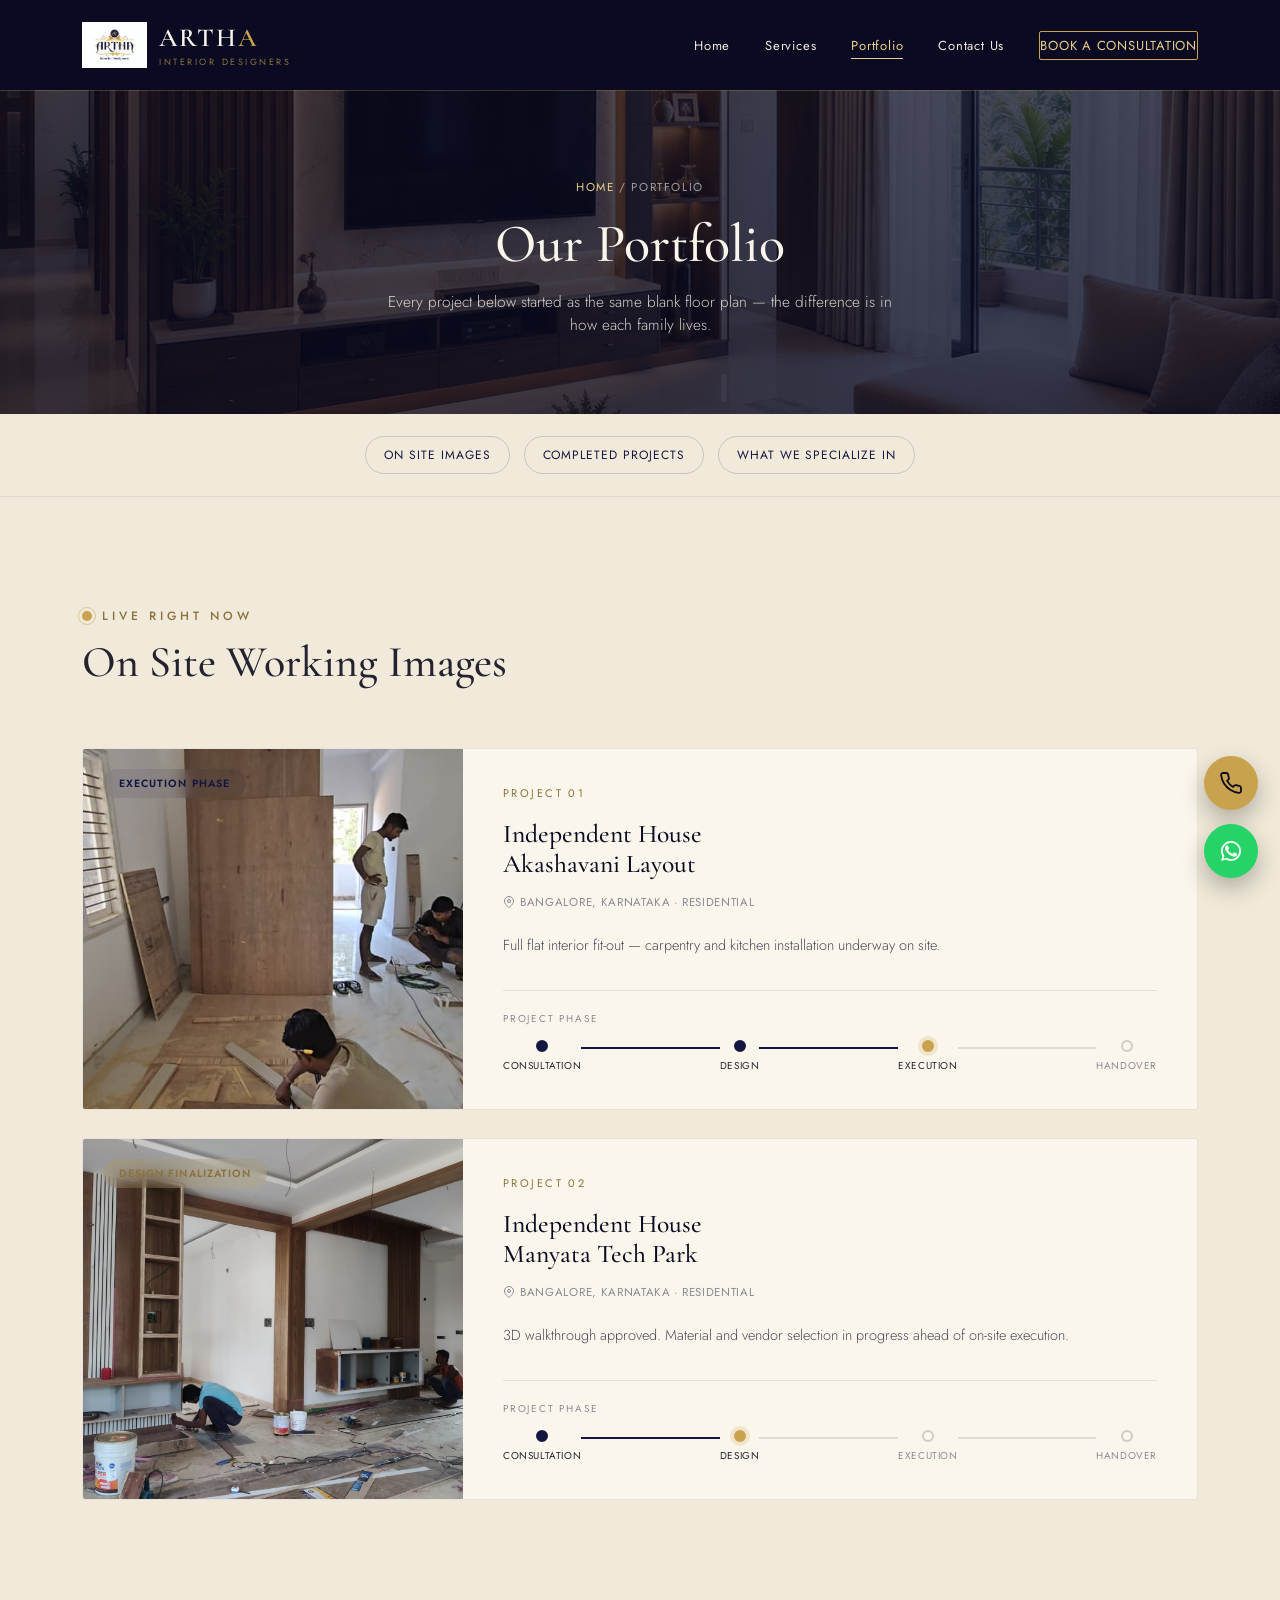
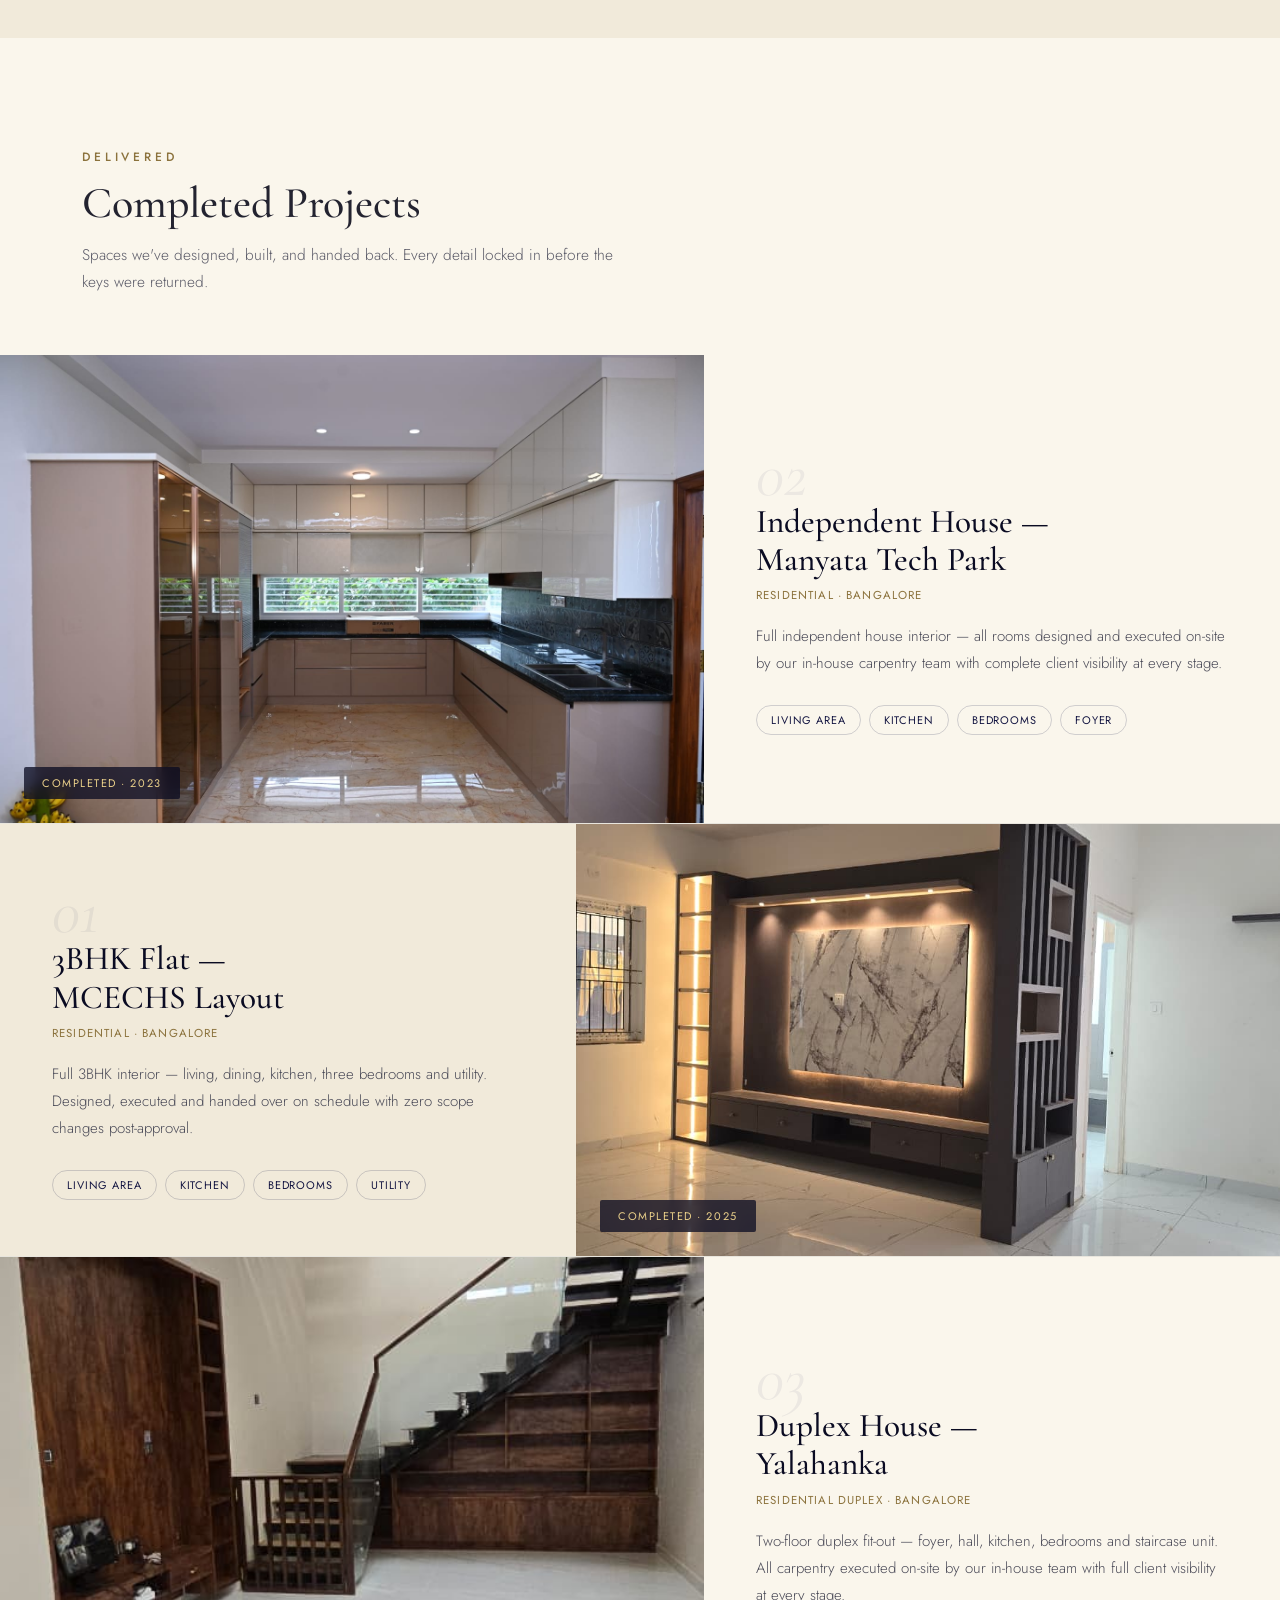
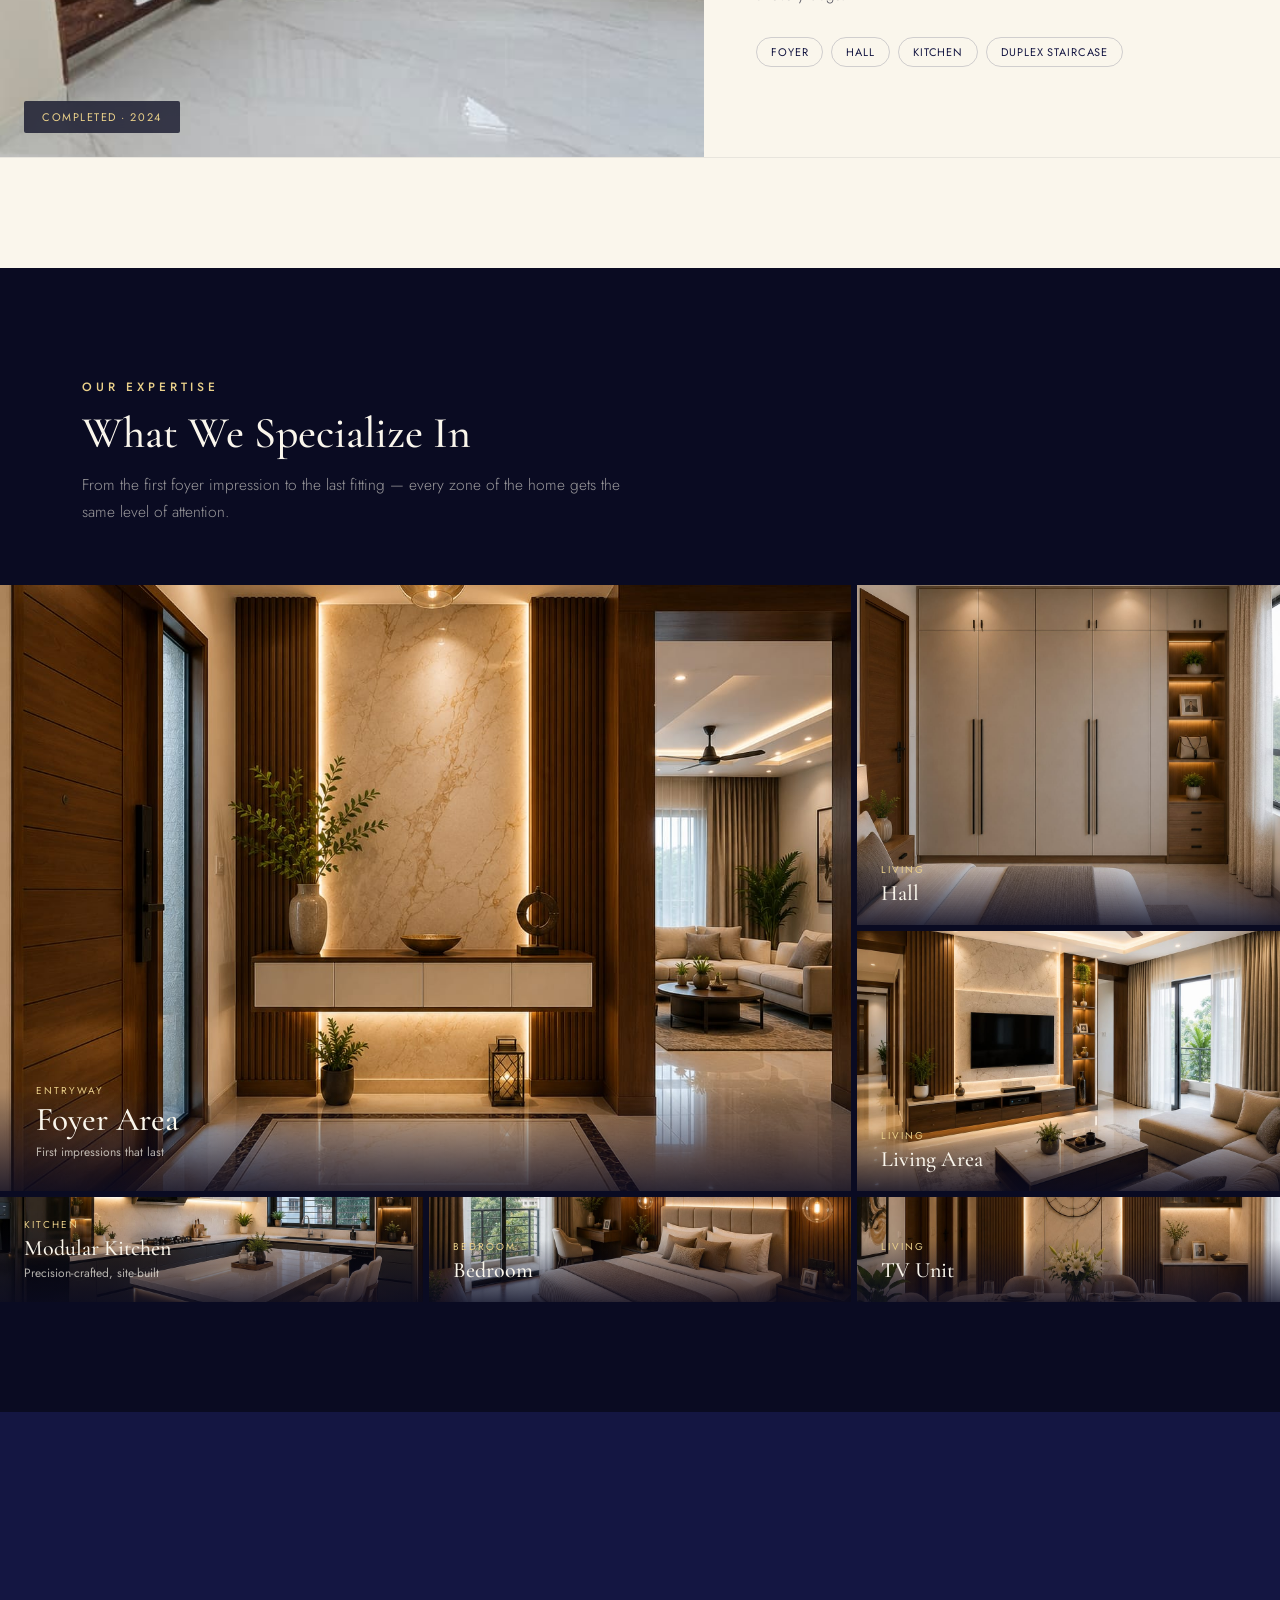
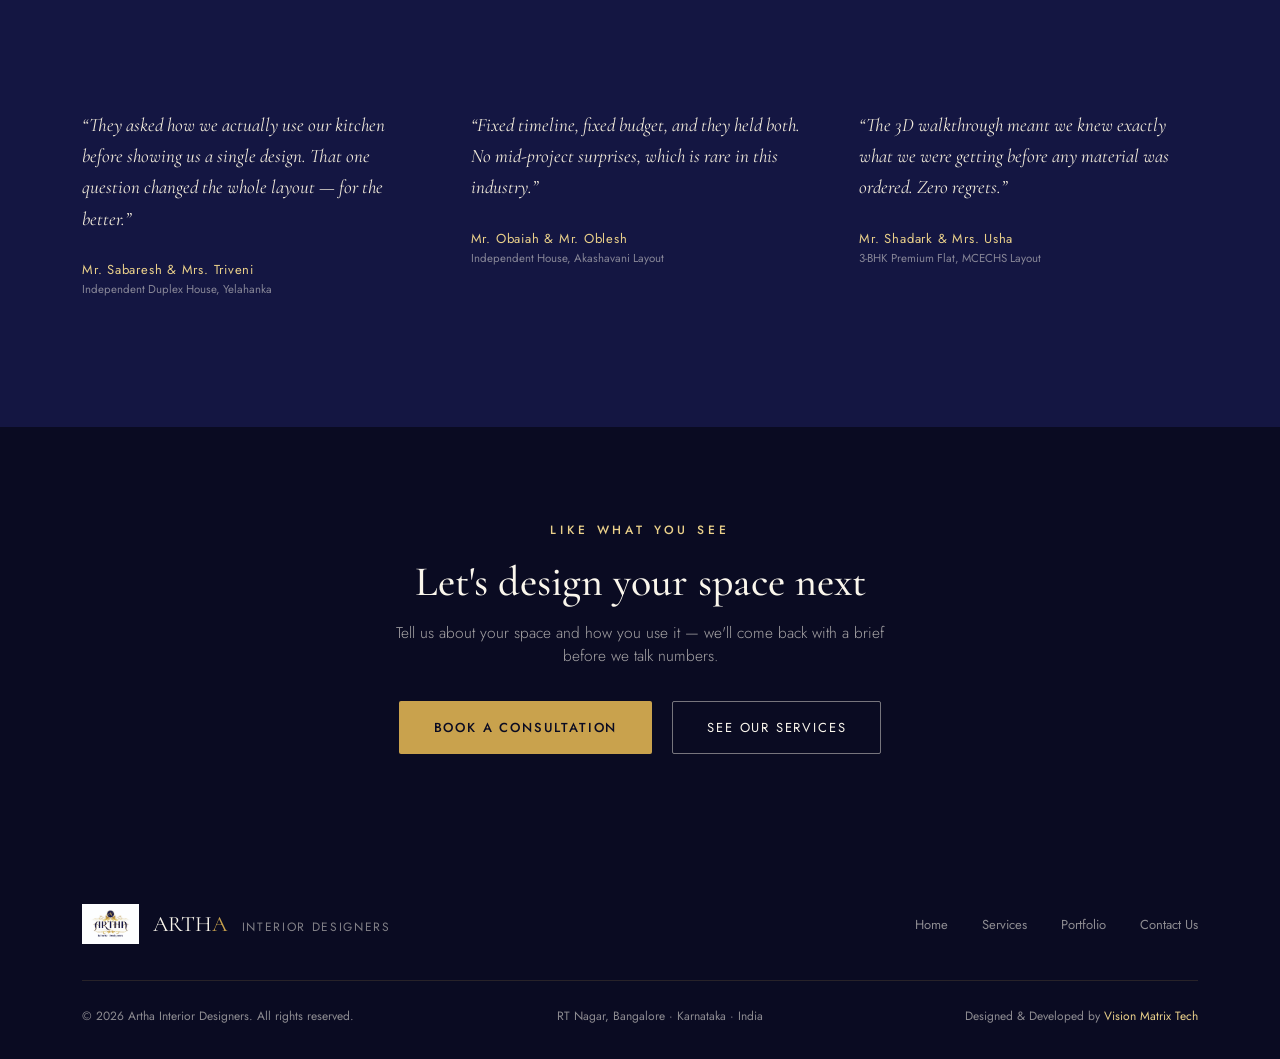
==== commit 10c2a286: "Update Portfolio.html" ====
--- a/Portfolio.html
+++ b/Portfolio.html
@@ -160,7 +160,7 @@
   <div class="case-study reveal">
     <div class="case-img">
       <img src="2bhkrkhegdenagar.jpeg" alt="Independent House Manyata Tech Park">
-      <div class="case-img-tag">Completed · 2025</div>
+      <div class="case-img-tag">Completed · 2023</div>
     </div>
     <div class="case-body">
       <span class="case-index">02</span>
@@ -180,7 +180,7 @@
   <div class="case-study case-study--flip reveal">
     <div class="case-img">
       <img src="3bhkflatmcechslayout.jpeg" alt="3BHK Flat MCECHS Layout">
-      <div class="case-img-tag">Completed · 2024</div>
+      <div class="case-img-tag">Completed · 2025</div>
     </div>
     <div class="case-body">
       <span class="case-index">01</span>
@@ -200,7 +200,7 @@
   <div class="case-study reveal">
     <div class="case-img">
       <img src="duplexhouseyalahanka.jpeg" alt="Duplex House Yalahanka">
-      <div class="case-img-tag">Completed · 2025</div>
+      <div class="case-img-tag">Completed · 2024</div>
     </div>
     <div class="case-body">
       <span class="case-index">03</span>
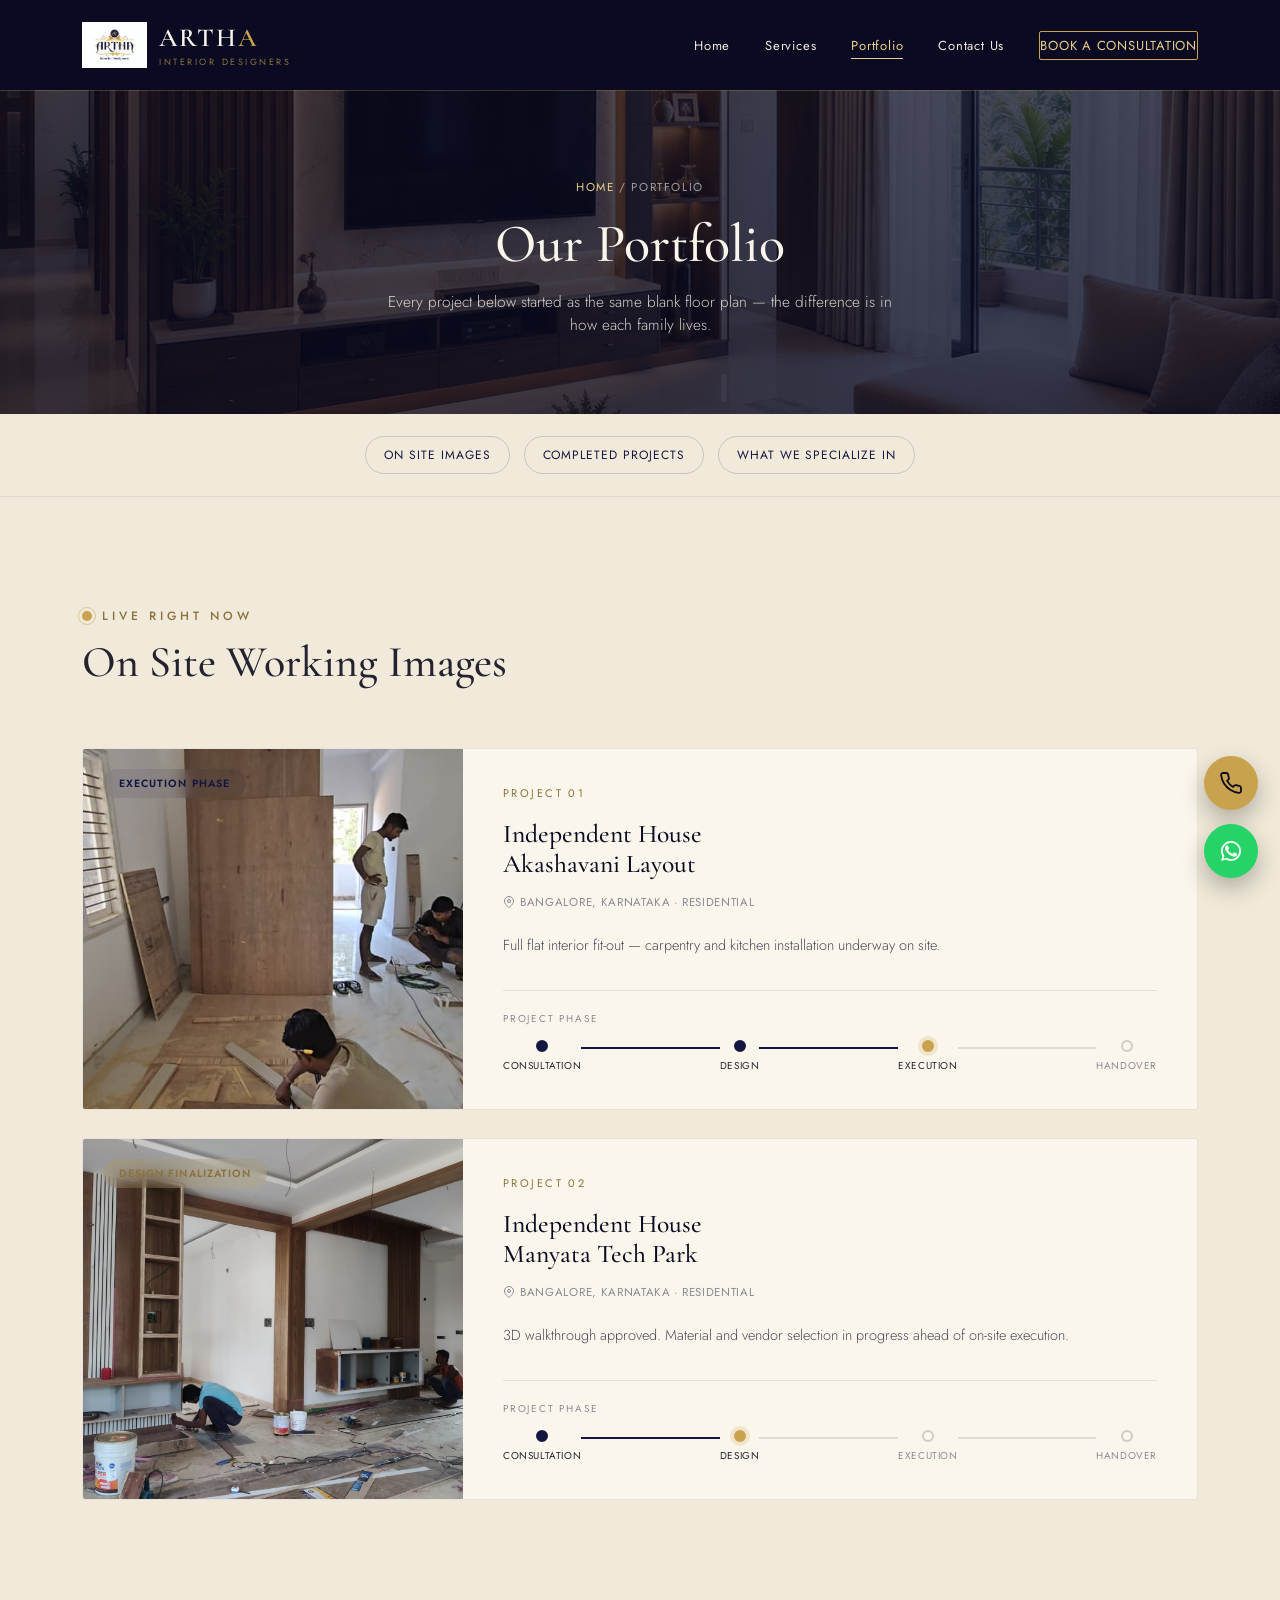
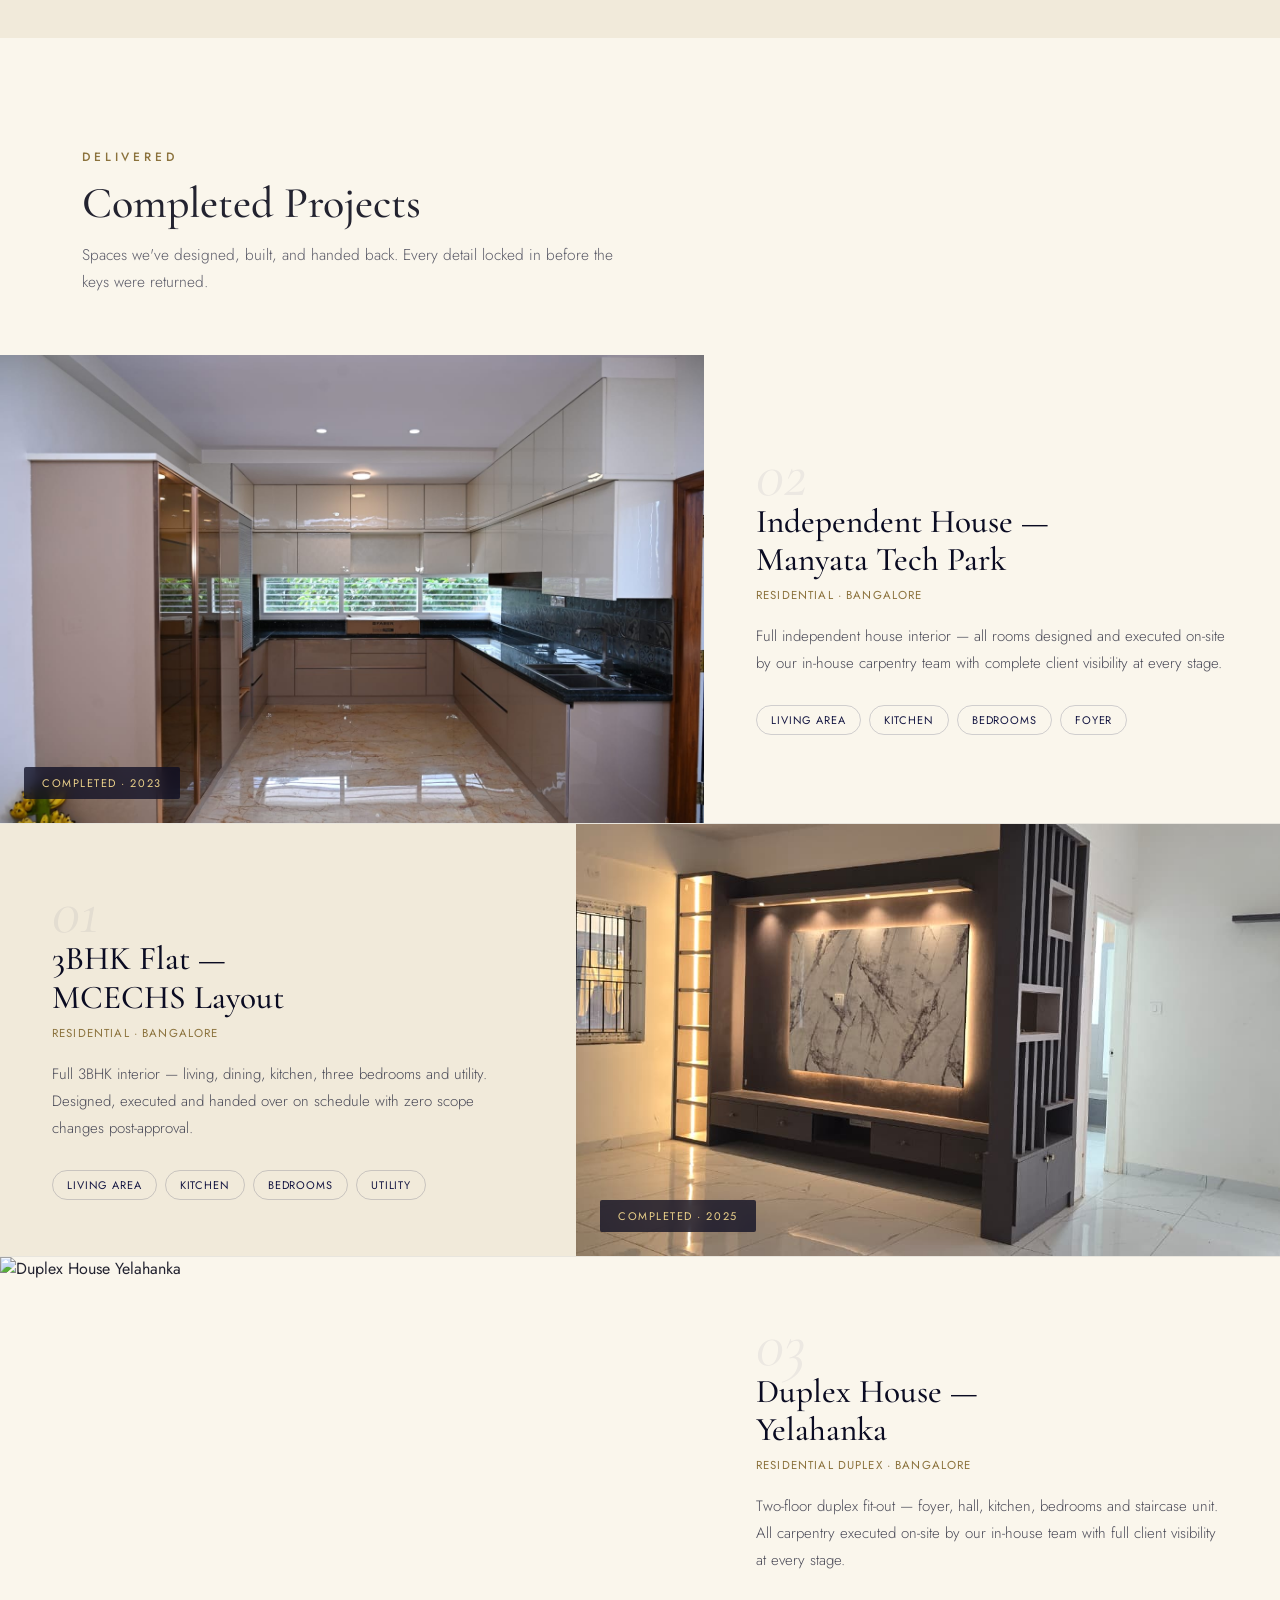
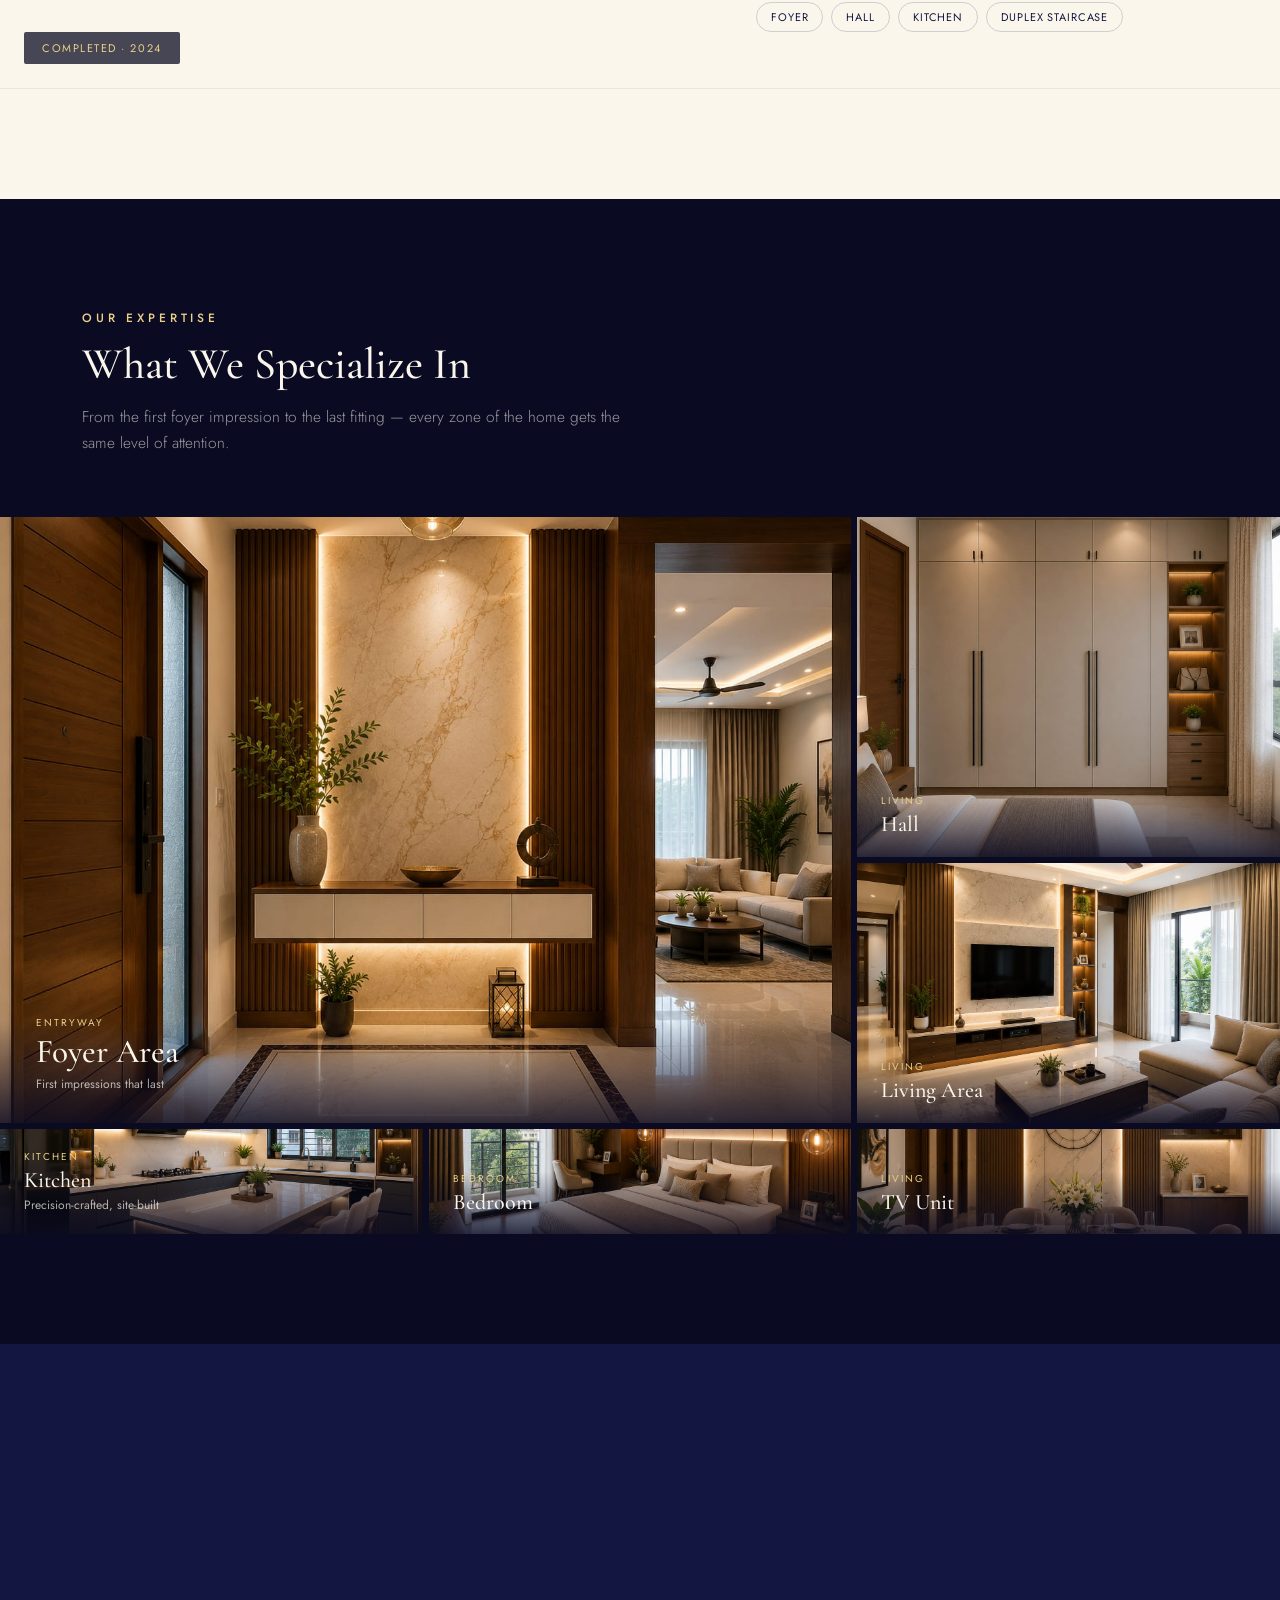
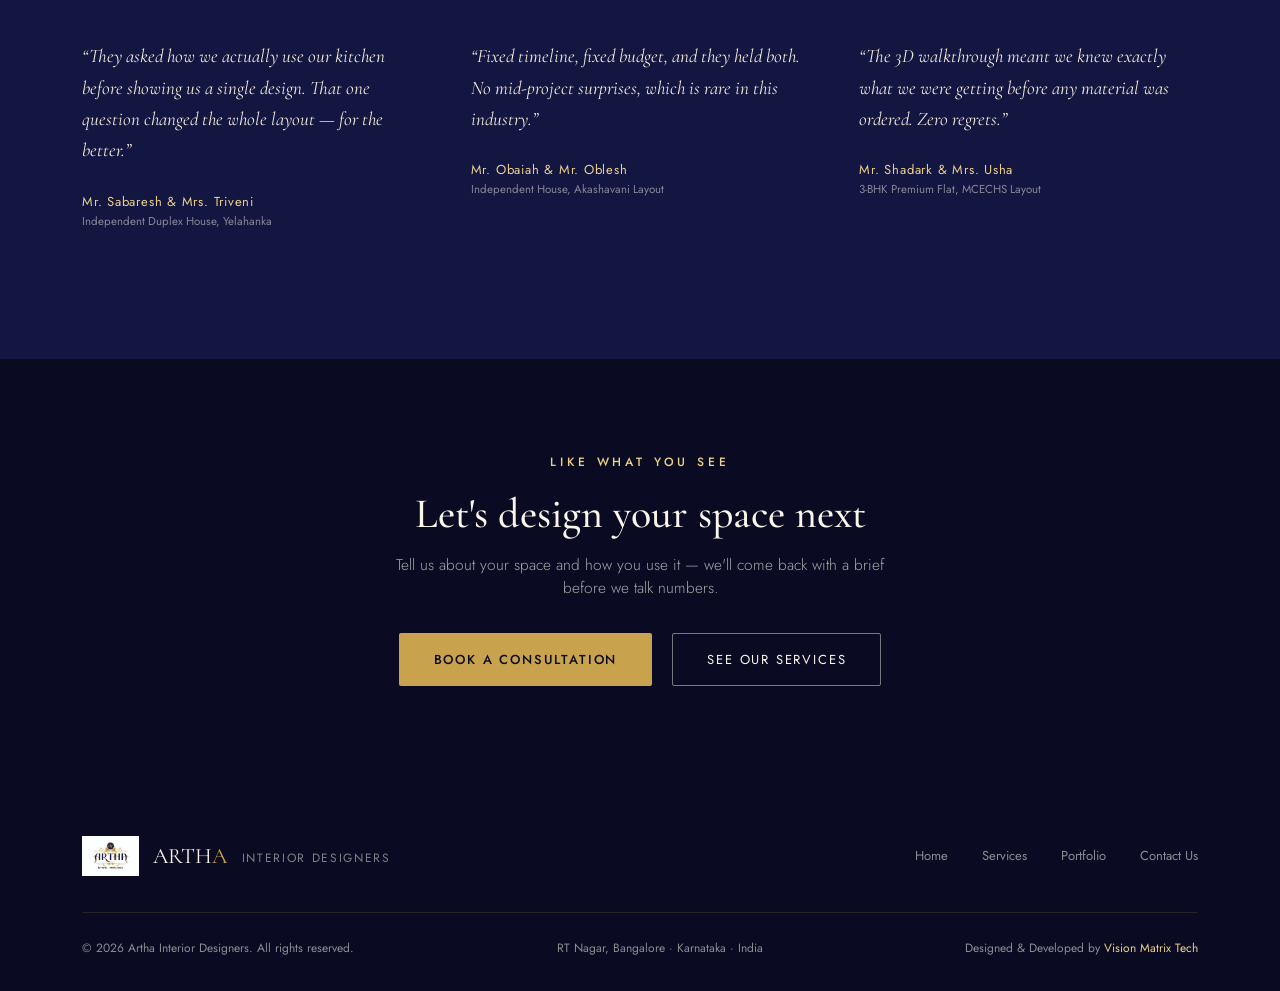
==== commit ed95a377: "Update Portfolio.html" ====
--- a/Portfolio.html
+++ b/Portfolio.html
@@ -199,12 +199,12 @@
   <!-- Case study 3 — image left -->
   <div class="case-study reveal">
     <div class="case-img">
-      <img src="duplexhouseyalahanka.jpeg" alt="Duplex House Yalahanka">
+      <img src="duplexhouseyelahanka.jpeg" alt="Duplex House Yelahanka">
       <div class="case-img-tag">Completed · 2024</div>
     </div>
     <div class="case-body">
       <span class="case-index">03</span>
-      <h3 class="case-title">Duplex House —<br>Yalahanka</h3>
+      <h3 class="case-title">Duplex House —<br>Yelahanka</h3>
       <span class="case-type">Residential Duplex · Bangalore</span>
       <p class="case-desc">Two-floor duplex fit-out — foyer, hall, kitchen, bedrooms and staircase unit. All carpentry executed on-site by our in-house team with full client visibility at every stage.</p>
       <div class="case-tags">
@@ -239,7 +239,7 @@
         <p>First impressions that last</p>
       </div>
     </a>
-    <!-- Hall -->
+    <!-- Cup Boards -->
     <a href="#hall" class="bento-item bento-tall" id="hall">
       <img src="hall.jpeg" alt="Hall">
       <div class="bento-label">
@@ -247,7 +247,7 @@
         <h3>Hall</h3>
       </div>
     </a>
-    <!-- Living -->
+    <!-- Bedroom -->
     <a href="#living" class="bento-item bento-wide" id="living">
       <img src="livingarea.jpeg" alt="Living Area">
       <div class="bento-label">
@@ -257,10 +257,10 @@
     </a>
     <!-- Kitchen -->
     <a href="#kitchen" class="bento-item bento-tall" id="kitchen">
-      <img src="kitchen.jpeg" alt="Modular Kitchen">
+      <img src="kitchen.jpeg" alt="Kitchen">
       <div class="bento-label">
         <span class="bento-cat">Kitchen</span>
-        <h3>Modular Kitchen</h3>
+        <h3>Kitchen</h3>
         <p>Precision-crafted, site-built</p>
       </div>
     </a>
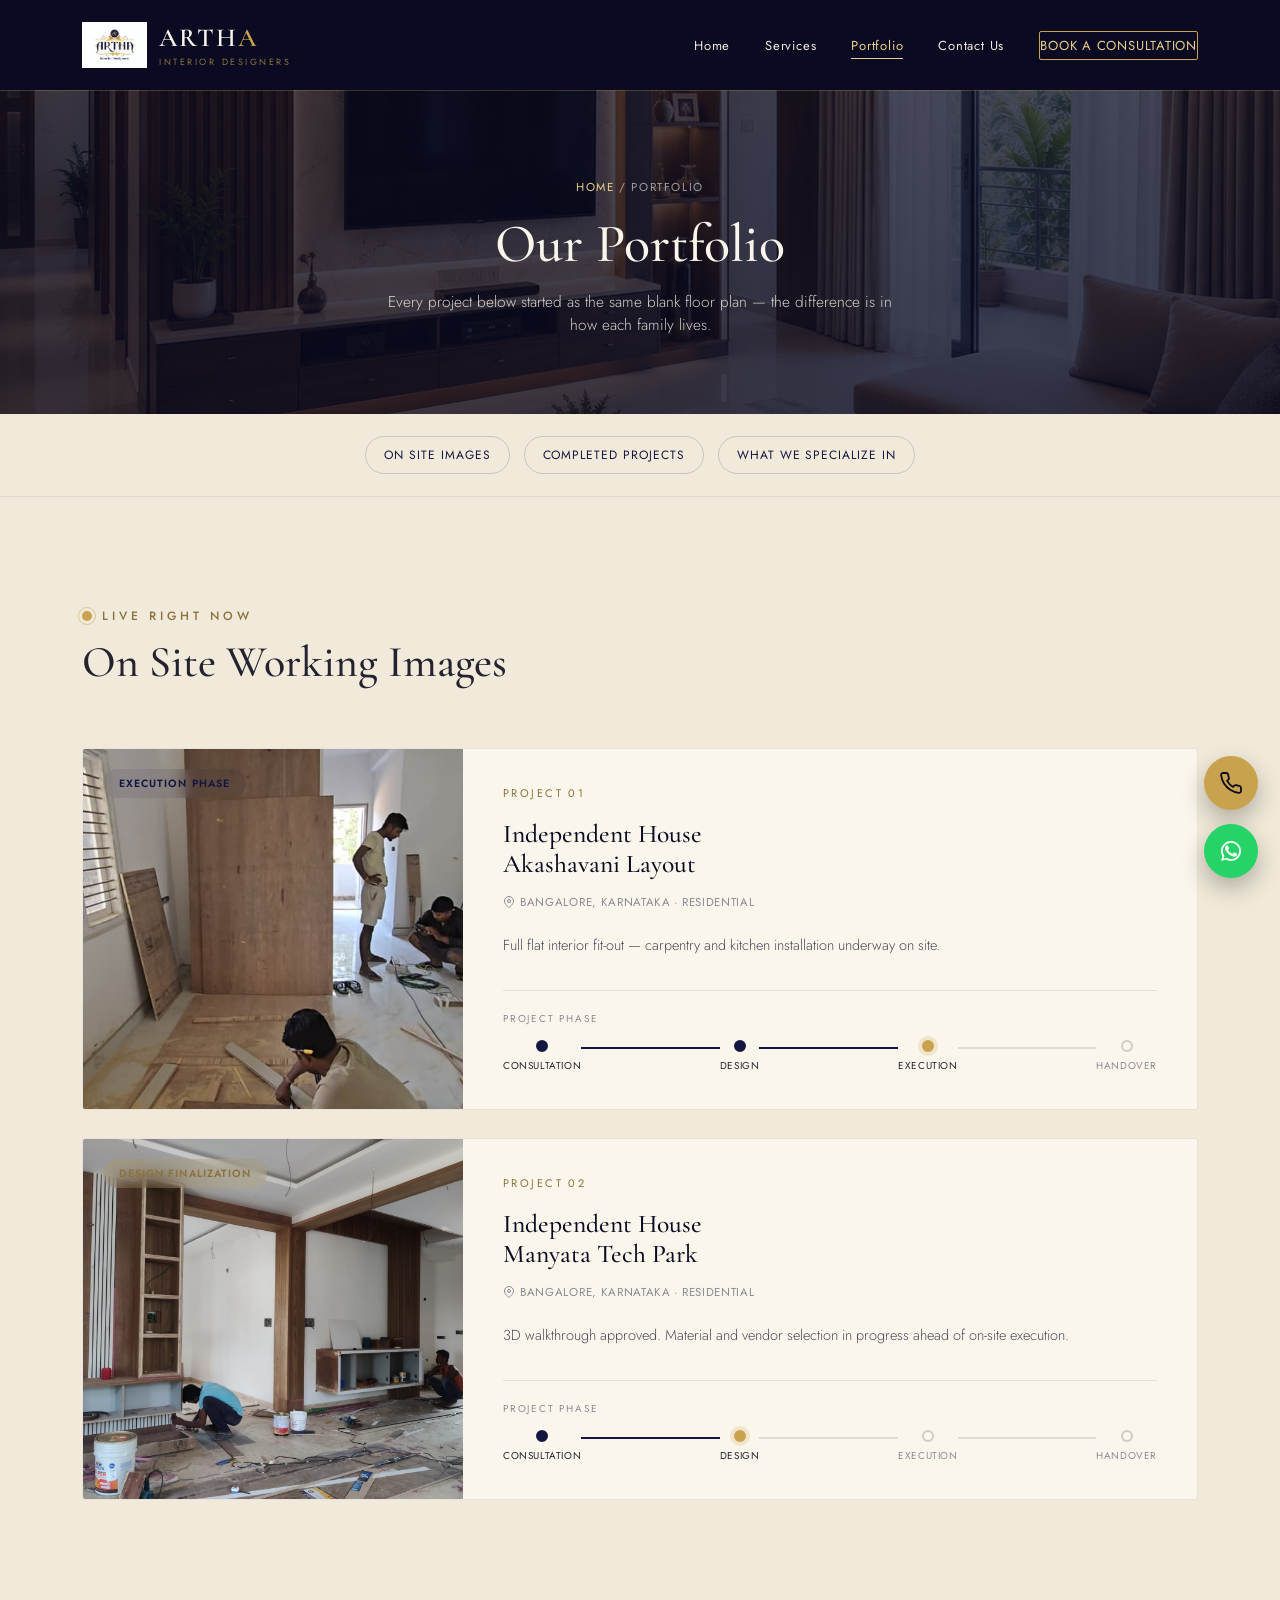
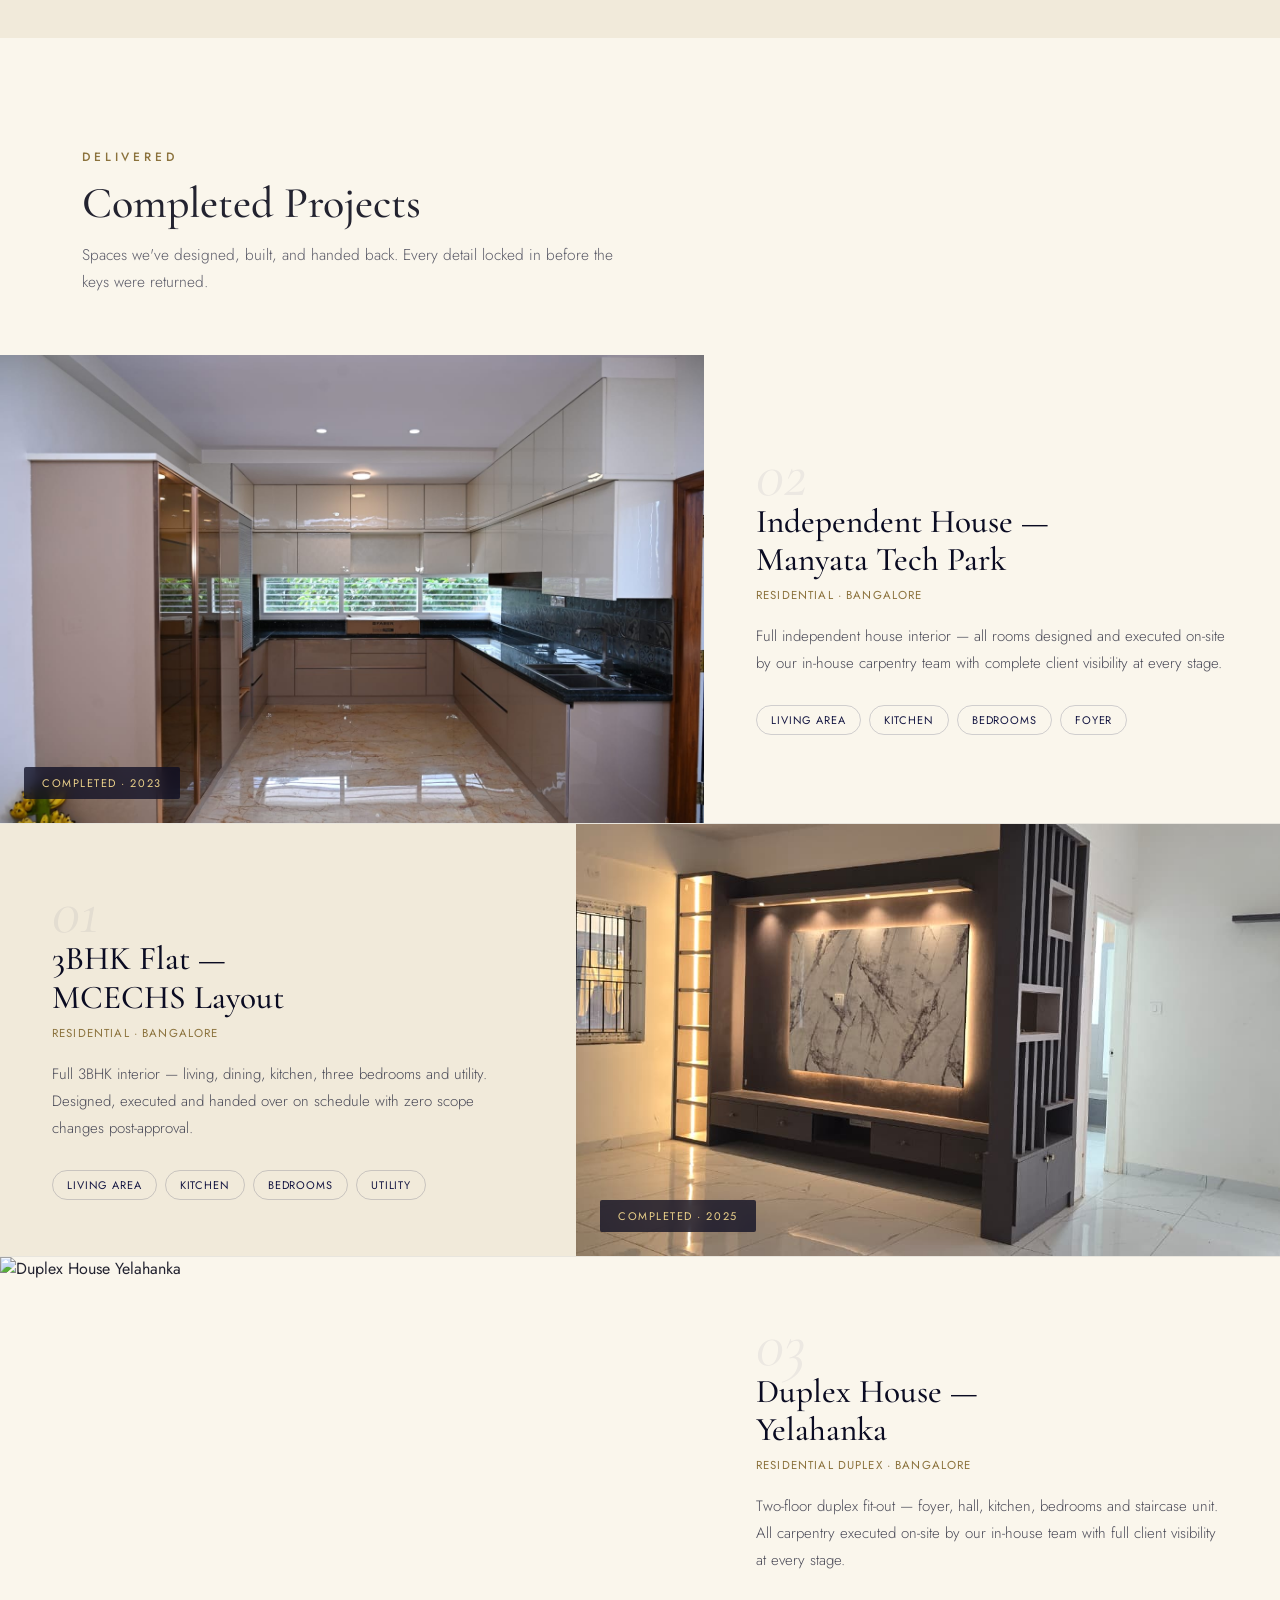
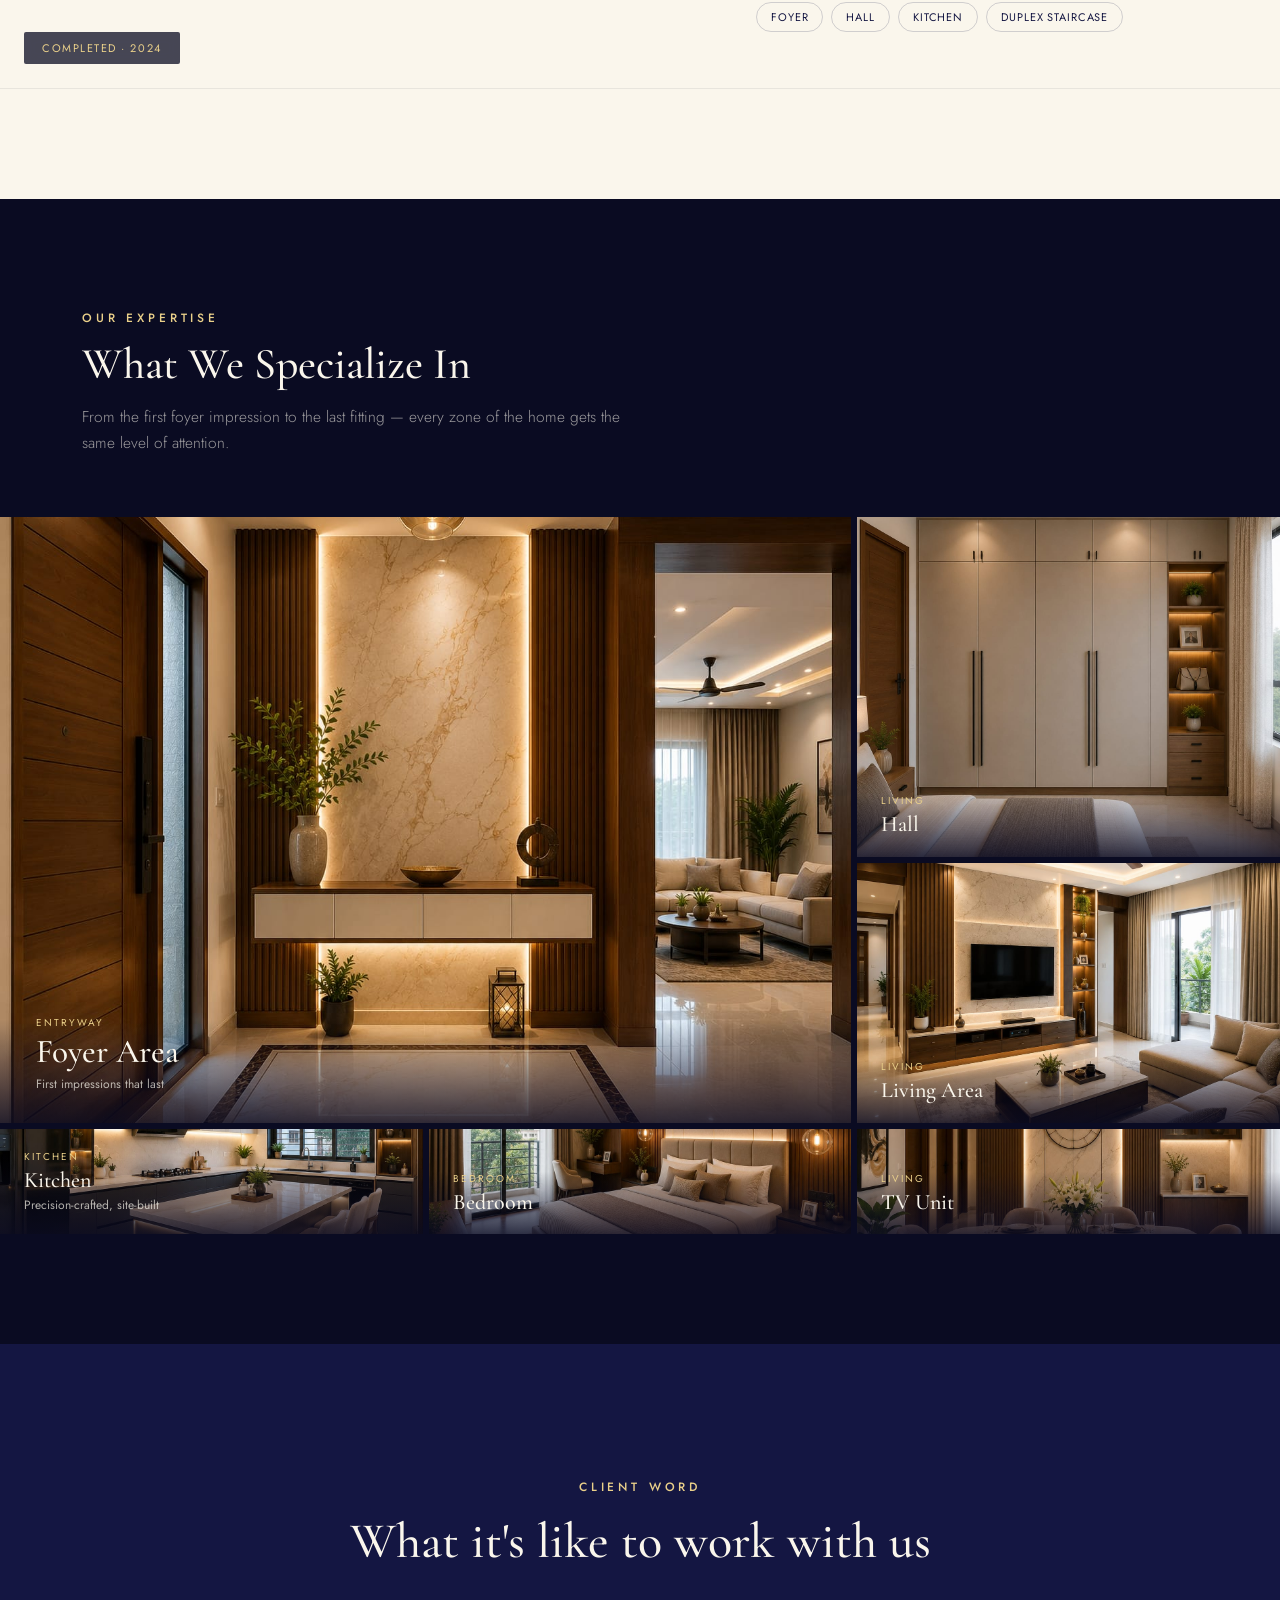
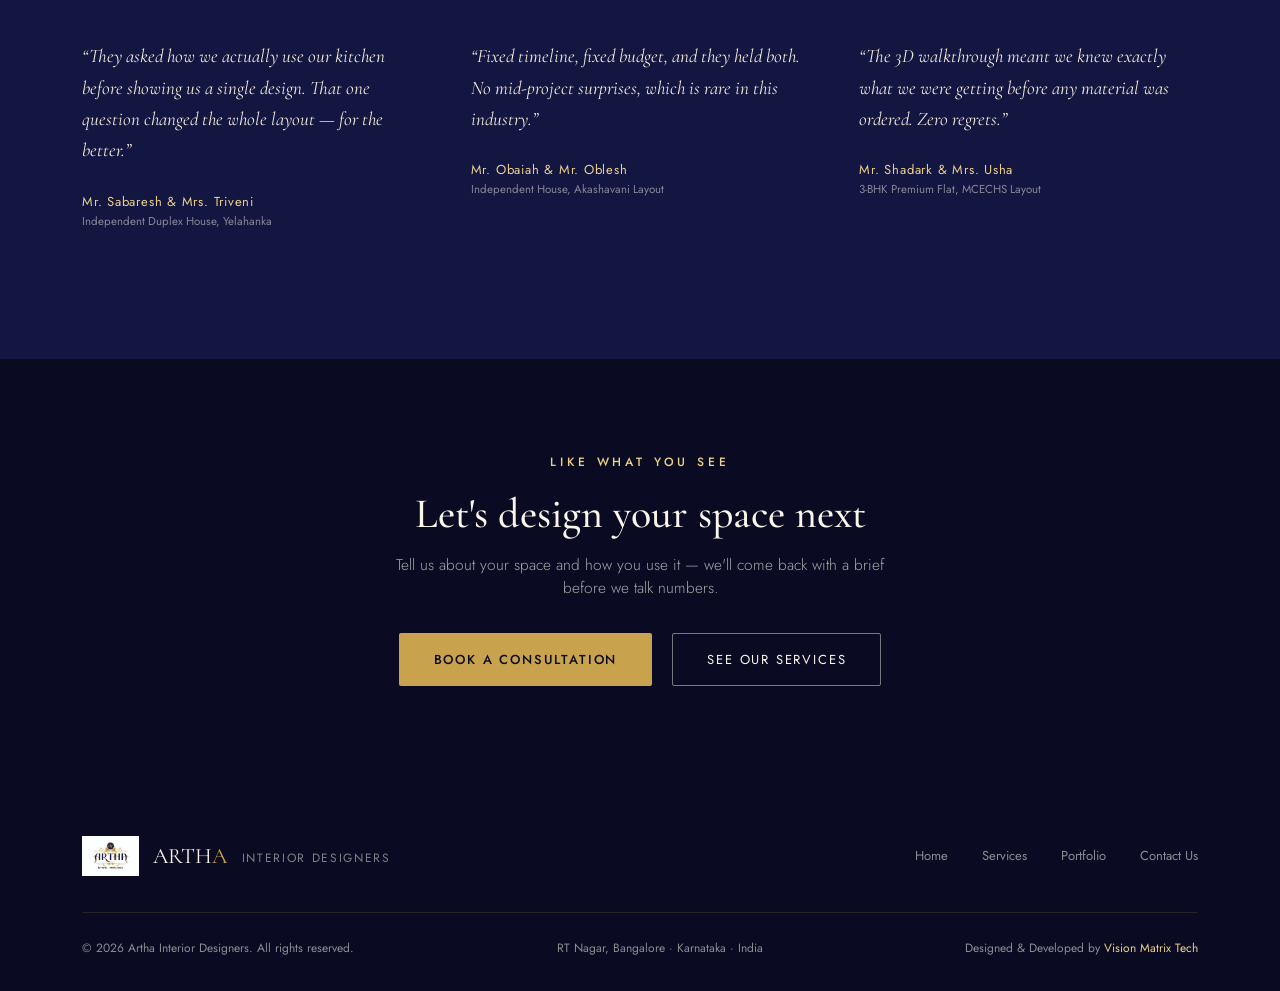
==== commit 4c970884: "Update Portfolio.html" ====
--- a/Portfolio.html
+++ b/Portfolio.html
@@ -240,8 +240,8 @@
       </div>
     </a>
     <!-- Cup Boards -->
-    <a href="#hall" class="bento-item bento-tall" id="hall">
-      <img src="hall.jpeg" alt="Hall">
+    <a href="#hall" class="bento-item bento-tall" id="Cup Boards">
+      <img src="hall.jpeg" alt="Cup Boards">
       <div class="bento-label">
         <span class="bento-cat">Living</span>
         <h3>Hall</h3>
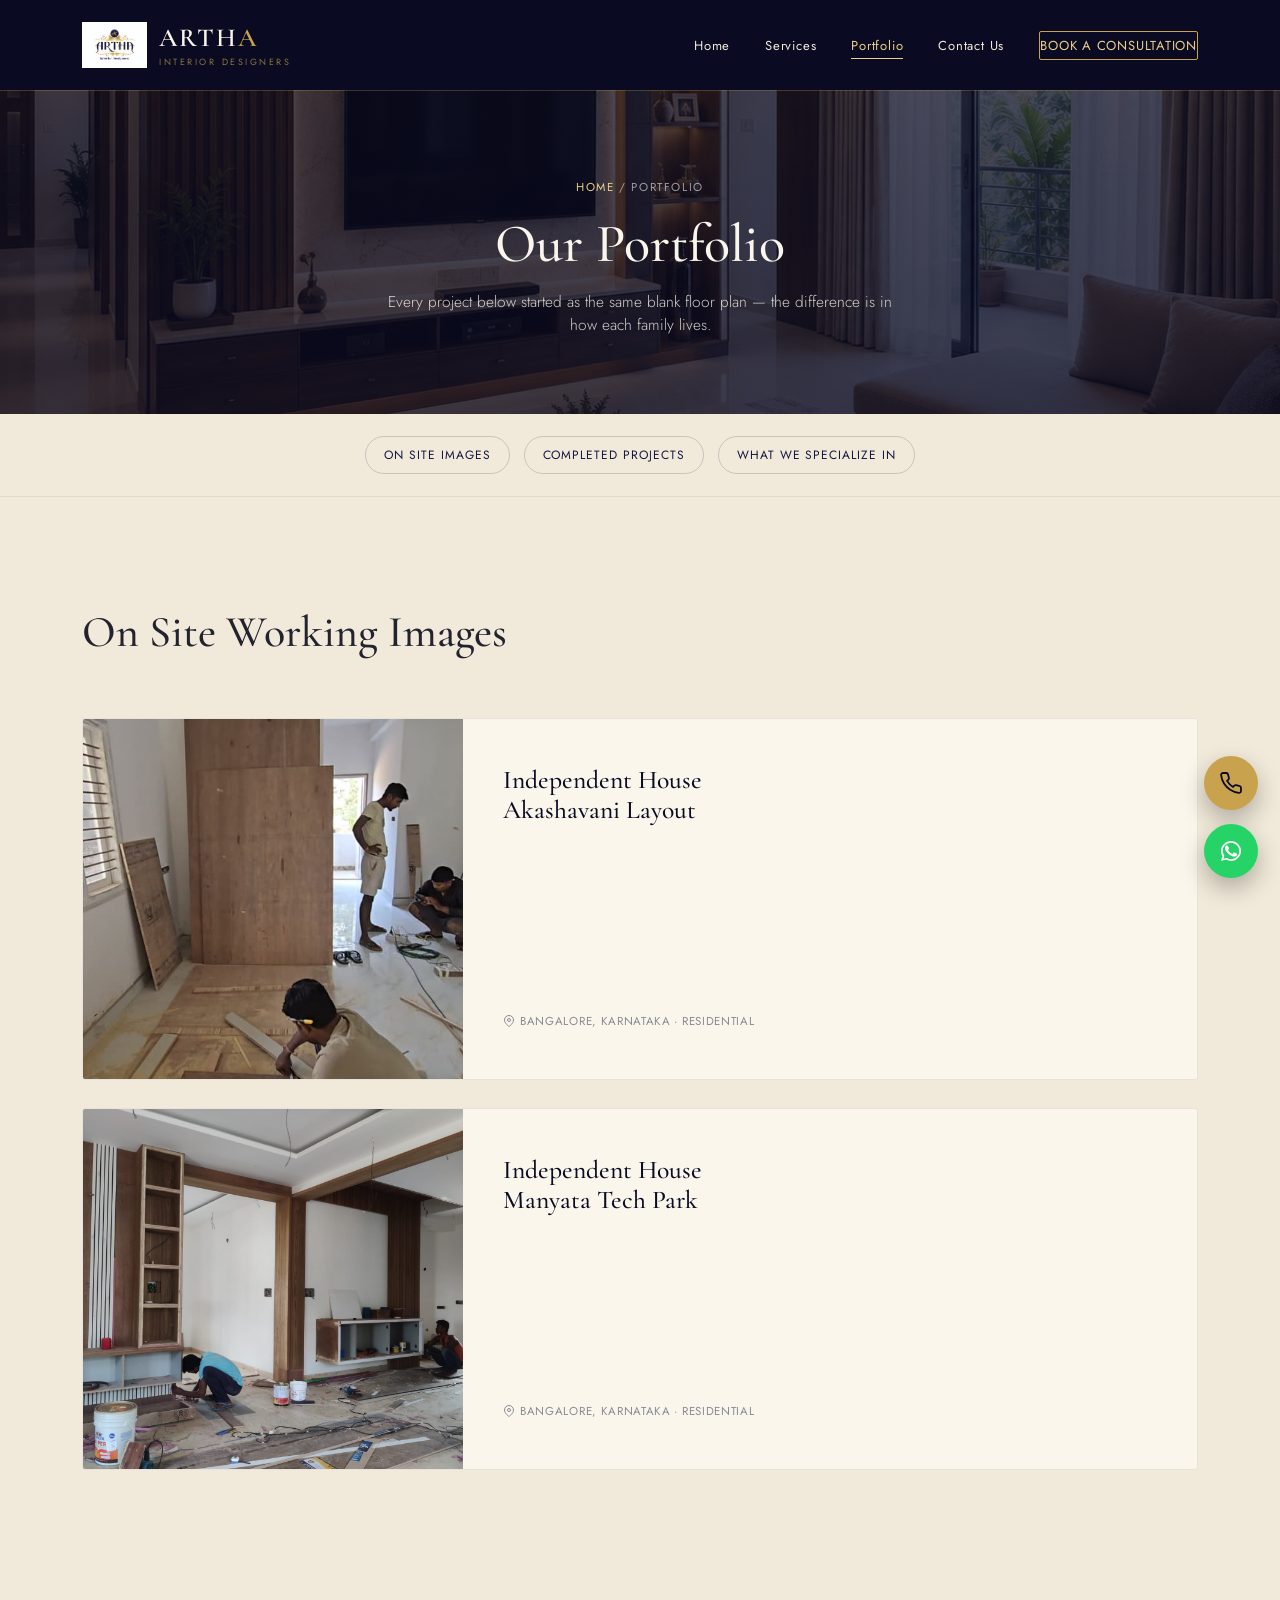
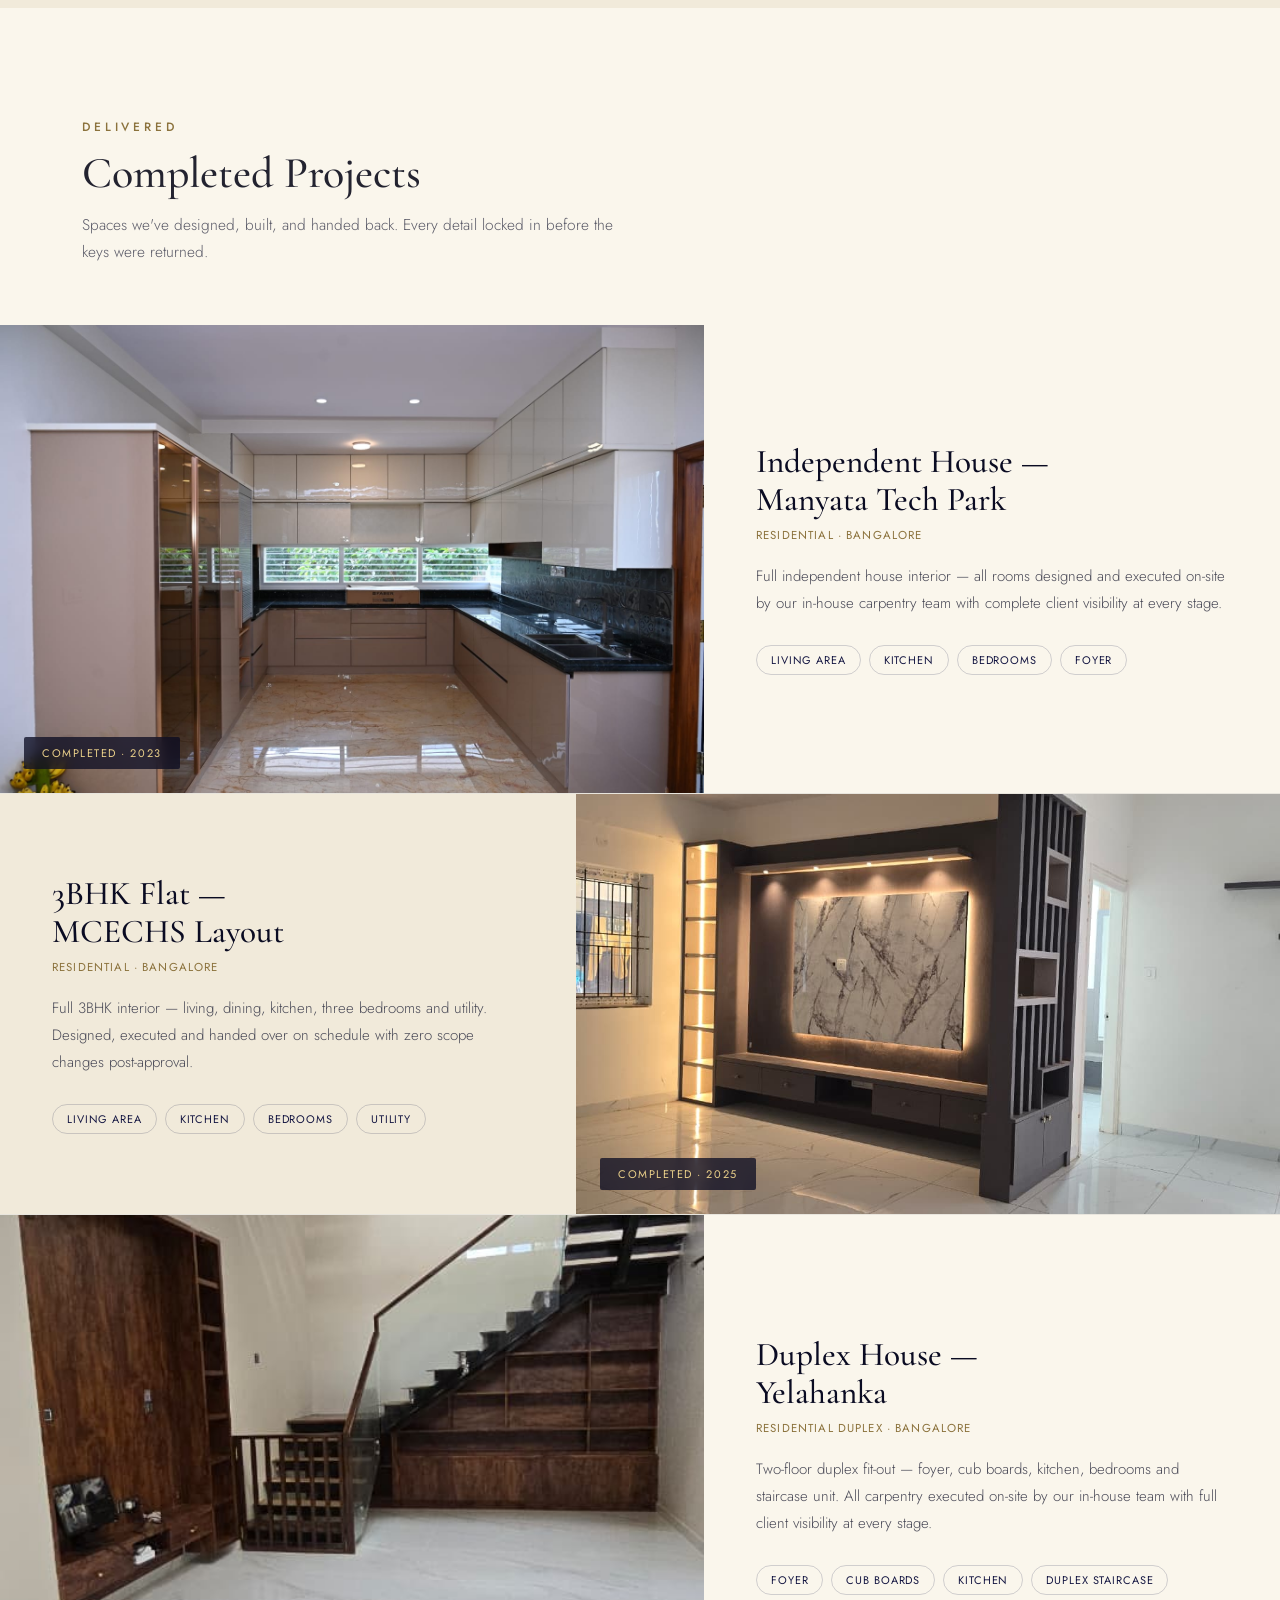
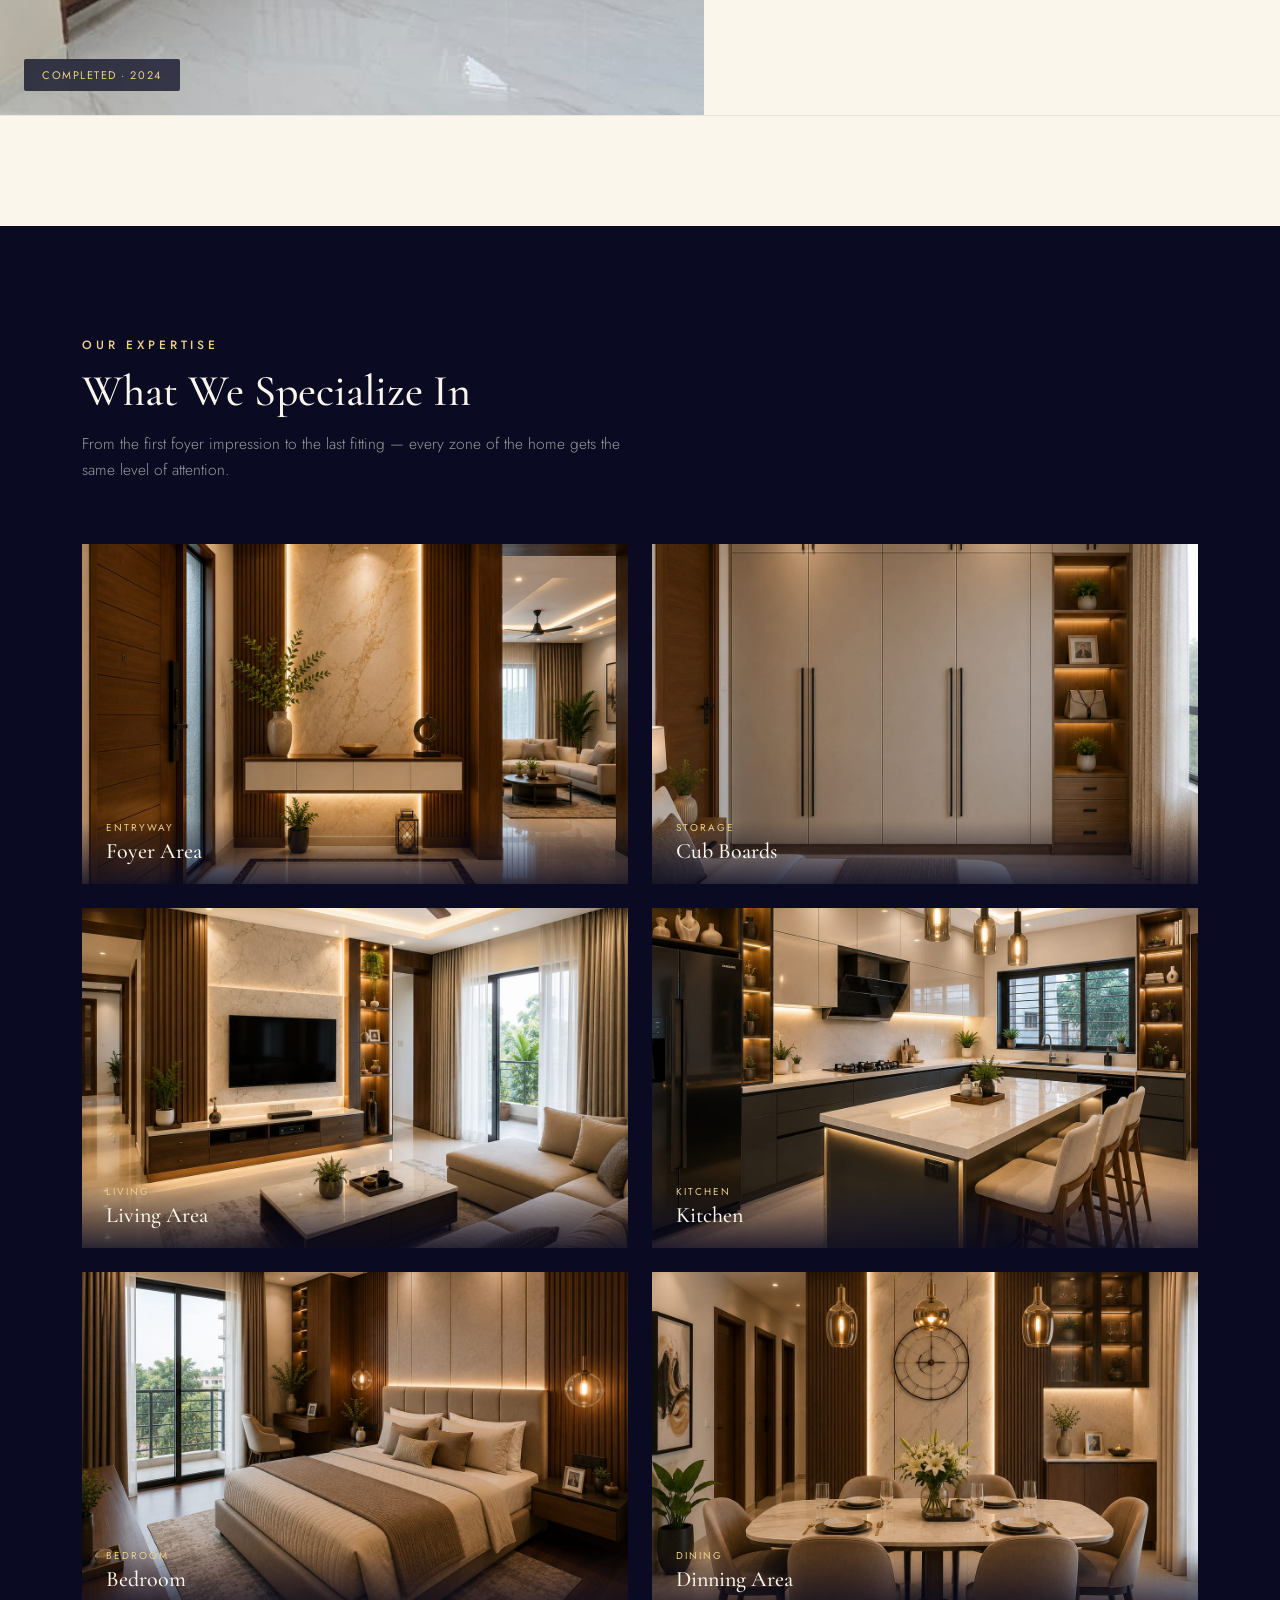
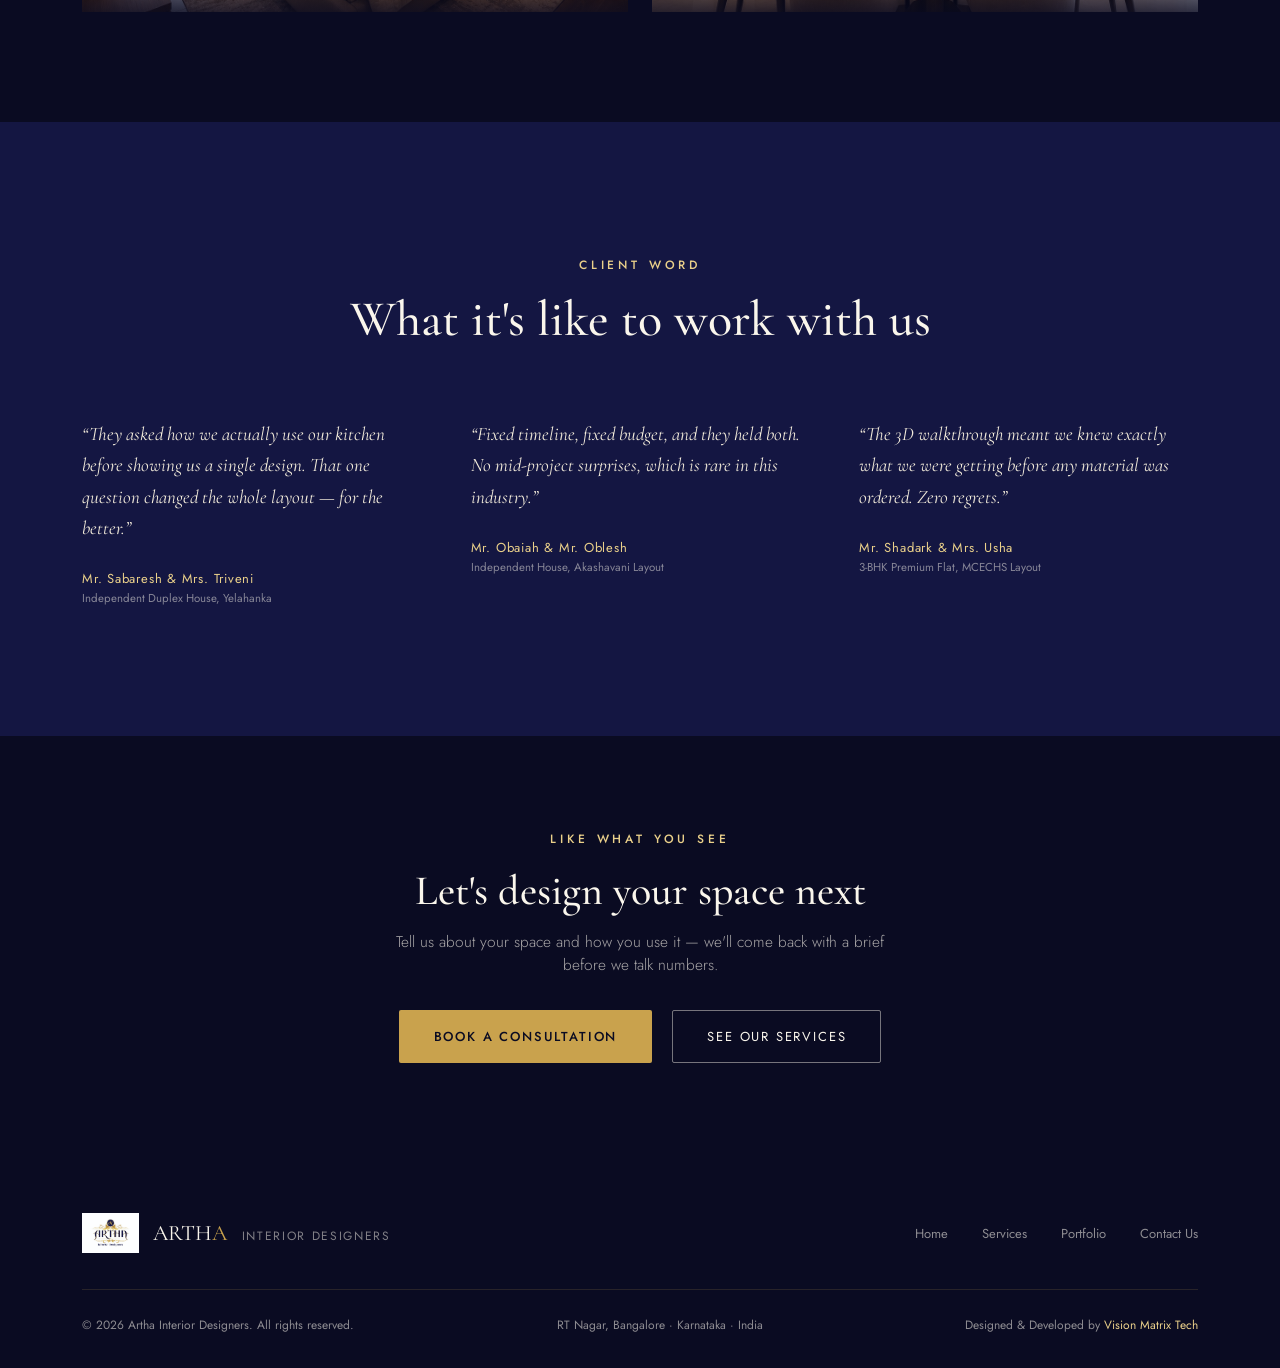
==== commit 5e22eeda: "Update Portfolio.html" ====
--- a/Portfolio.html
+++ b/Portfolio.html
@@ -4,11 +4,30 @@
 <meta charset="UTF-8">
 <meta name="viewport" content="width=device-width, initial-scale=1.0">
 <title>Portfolio — Artha Interior Designers</title>
-<meta name="description" content="Browse Artha Interior Designers' portfolio — completed projects, ongoing work, foyers, halls, living areas, kitchens, bedrooms and TV units.">
+<meta name="description" content="Browse Artha Interior Designers' portfolio — completed projects, ongoing work, foyers, cub boards, living areas, kitchens, bedrooms and dinning areas.">
 <link rel="preconnect" href="https://fonts.googleapis.com">
 <link rel="preconnect" href="https://fonts.gstatic.com" crossorigin>
 <link href="https://fonts.googleapis.com/css2?family=Cormorant+Garamond:ital,wght@0,300;0,400;0,500;0,600;1,400&family=Jost:wght@300;400;500;600&display=swap" rel="stylesheet">
 <link rel="stylesheet" href="style.css">
+<style>
+  /* Override bento grid to equal 2x2 cards */
+  .gallery-grid-2x2 {
+    display: grid;
+    grid-template-columns: repeat(auto-fit, minmax(320px, 1fr));
+    gap: 24px;
+    margin-top: 40px;
+  }
+  @media (min-width: 768px) {
+    .gallery-grid-2x2 {
+      grid-template-columns: repeat(2, 1fr);
+    }
+  }
+  .gallery-grid-2x2 .bento-item {
+    height: 340px;
+    grid-column: auto !important;
+    grid-row: auto !important;
+  }
+</style>
 </head>
 <body>
 
@@ -48,14 +67,10 @@
   </div>
 </div>
 
-<!-- ===== ONGOING — Site Tracker Cards ===== -->
+<!-- ===== ONGOING — Clean Cards ===== -->
 <section class="port-ongoing" id="ongoing">
   <div class="wrap">
     <div class="port-section-intro reveal">
-      <div class="port-section-label">
-        <span class="pulse-dot"></span>
-        <span class="eyebrow">Live Right Now</span>
-      </div>
       <h2 class="port-section-title">On Site Working Images</h2>
     </div>
 
@@ -63,40 +78,13 @@
     <div class="tracker-card reveal">
       <div class="tracker-img">
         <img src="ongoingprojectakashavanilayout.jpeg" alt="Akashavani Layout">
-        <div class="tracker-img-badge status-execution">Execution Phase</div>
       </div>
       <div class="tracker-body">
-        <span class="tracker-num">Project 01</span>
         <h3 class="tracker-title">Independent House<br>Akashavani Layout</h3>
         <span class="tracker-loc">
           <svg width="12" height="12" viewBox="0 0 24 24" fill="none" stroke="currentColor" stroke-width="2"><path d="M21 10c0 7-9 13-9 13s-9-6-9-13a9 9 0 0 1 18 0z"/><circle cx="12" cy="10" r="3"/></svg>
           Bangalore, Karnataka · Residential
         </span>
-        <p class="tracker-desc">Full flat interior fit-out — carpentry and kitchen installation underway on site.</p>
-        <div class="tracker-phase">
-          <div class="phase-label">Project Phase</div>
-          <div class="phase-track">
-            <div class="phase-step done">
-              <div class="phase-dot"></div>
-              <span>Consultation</span>
-            </div>
-            <div class="phase-line done"></div>
-            <div class="phase-step done">
-              <div class="phase-dot"></div>
-              <span>Design</span>
-            </div>
-            <div class="phase-line done"></div>
-            <div class="phase-step active">
-              <div class="phase-dot"></div>
-              <span>Execution</span>
-            </div>
-            <div class="phase-line"></div>
-            <div class="phase-step">
-              <div class="phase-dot"></div>
-              <span>Handover</span>
-            </div>
-          </div>
-        </div>
       </div>
     </div>
 
@@ -104,40 +92,13 @@
     <div class="tracker-card reveal">
       <div class="tracker-img">
         <img src="ongoingprojectthanisandra.jpeg" alt="Manyata Tech Park">
-        <div class="tracker-img-badge status-design">Design Finalization</div>
       </div>
       <div class="tracker-body">
-        <span class="tracker-num">Project 02</span>
         <h3 class="tracker-title">Independent House<br>Manyata Tech Park</h3>
         <span class="tracker-loc">
           <svg width="12" height="12" viewBox="0 0 24 24" fill="none" stroke="currentColor" stroke-width="2"><path d="M21 10c0 7-9 13-9 13s-9-6-9-13a9 9 0 0 1 18 0z"/><circle cx="12" cy="10" r="3"/></svg>
           Bangalore, Karnataka · Residential
         </span>
-        <p class="tracker-desc">3D walkthrough approved. Material and vendor selection in progress ahead of on-site execution.</p>
-        <div class="tracker-phase">
-          <div class="phase-label">Project Phase</div>
-          <div class="phase-track">
-            <div class="phase-step done">
-              <div class="phase-dot"></div>
-              <span>Consultation</span>
-            </div>
-            <div class="phase-line done"></div>
-            <div class="phase-step active">
-              <div class="phase-dot"></div>
-              <span>Design</span>
-            </div>
-            <div class="phase-line"></div>
-            <div class="phase-step">
-              <div class="phase-dot"></div>
-              <span>Execution</span>
-            </div>
-            <div class="phase-line"></div>
-            <div class="phase-step">
-              <div class="phase-dot"></div>
-              <span>Handover</span>
-            </div>
-          </div>
-        </div>
       </div>
     </div>
 
@@ -163,7 +124,6 @@
       <div class="case-img-tag">Completed · 2023</div>
     </div>
     <div class="case-body">
-      <span class="case-index">02</span>
       <h3 class="case-title">Independent House —<br>Manyata Tech Park</h3>
       <span class="case-type">Residential · Bangalore</span>
       <p class="case-desc">Full independent house interior — all rooms designed and executed on-site by our in-house carpentry team with complete client visibility at every stage.</p>
@@ -183,7 +143,6 @@
       <div class="case-img-tag">Completed · 2025</div>
     </div>
     <div class="case-body">
-      <span class="case-index">01</span>
       <h3 class="case-title">3BHK Flat —<br>MCECHS Layout</h3>
       <span class="case-type">Residential · Bangalore</span>
       <p class="case-desc">Full 3BHK interior — living, dining, kitchen, three bedrooms and utility. Designed, executed and handed over on schedule with zero scope changes post-approval.</p>
@@ -199,17 +158,16 @@
   <!-- Case study 3 — image left -->
   <div class="case-study reveal">
     <div class="case-img">
-      <img src="duplexhouseyelahanka.jpeg" alt="Duplex House Yelahanka">
+      <img src="duplexhouseyalahanka.jpeg" alt="Duplex House Yelahanka">
       <div class="case-img-tag">Completed · 2024</div>
     </div>
     <div class="case-body">
-      <span class="case-index">03</span>
       <h3 class="case-title">Duplex House —<br>Yelahanka</h3>
       <span class="case-type">Residential Duplex · Bangalore</span>
-      <p class="case-desc">Two-floor duplex fit-out — foyer, hall, kitchen, bedrooms and staircase unit. All carpentry executed on-site by our in-house team with full client visibility at every stage.</p>
+      <p class="case-desc">Two-floor duplex fit-out — foyer, cub boards, kitchen, bedrooms and staircase unit. All carpentry executed on-site by our in-house team with full client visibility at every stage.</p>
       <div class="case-tags">
         <span>Foyer</span>
-        <span>Hall</span>
+        <span>Cub Boards</span>
         <span>Kitchen</span>
         <span>Duplex Staircase</span>
       </div>
@@ -217,7 +175,7 @@
   </div>
 </section>
 
-<!-- ===== SPECIALIZE — Bento Mosaic ===== -->
+<!-- ===== SPECIALIZE — Equal 2x2 Gallery Grid ===== -->
 <section class="port-specialize" id="specialize">
   <div class="wrap">
     <div class="port-section-intro reveal">
@@ -227,59 +185,57 @@
       <h2 class="port-section-title">What We Specialize In</h2>
       <p class="port-section-sub">From the first foyer impression to the last fitting — every zone of the home gets the same level of attention.</p>
     </div>
-  </div>
-
-  <div class="bento-grid reveal">
-    <!-- Large hero — Foyer -->
-    <a href="#foyer" class="bento-item bento-hero" id="foyer">
-      <img src="foyerarea.jpeg" alt="Foyer Area">
-      <div class="bento-label">
-        <span class="bento-cat">Entryway</span>
-        <h3>Foyer Area</h3>
-        <p>First impressions that last</p>
-      </div>
-    </a>
-    <!-- Cup Boards -->
-    <a href="#hall" class="bento-item bento-tall" id="Cup Boards">
-      <img src="hall.jpeg" alt="Cup Boards">
-      <div class="bento-label">
-        <span class="bento-cat">Living</span>
-        <h3>Hall</h3>
-      </div>
-    </a>
-    <!-- Bedroom -->
-    <a href="#living" class="bento-item bento-wide" id="living">
-      <img src="livingarea.jpeg" alt="Living Area">
-      <div class="bento-label">
-        <span class="bento-cat">Living</span>
-        <h3>Living Area</h3>
-      </div>
-    </a>
-    <!-- Kitchen -->
-    <a href="#kitchen" class="bento-item bento-tall" id="kitchen">
-      <img src="kitchen.jpeg" alt="Kitchen">
-      <div class="bento-label">
-        <span class="bento-cat">Kitchen</span>
-        <h3>Kitchen</h3>
-        <p>Precision-crafted, site-built</p>
-      </div>
-    </a>
-    <!-- Bedroom -->
-    <a href="#bedroom" class="bento-item" id="bedroom">
-      <img src="bedroom.jpeg" alt="Bedroom">
-      <div class="bento-label">
-        <span class="bento-cat">Bedroom</span>
-        <h3>Bedroom</h3>
-      </div>
-    </a>
-    <!-- TV Unit -->
-    <a href="#tvunit" class="bento-item" id="tvunit">
-      <img src="tvunit.jpeg" alt="TV Unit">
-      <div class="bento-label">
-        <span class="bento-cat">Living</span>
-        <h3>TV Unit</h3>
-      </div>
-    </a>
+
+    <div class="gallery-grid-2x2 reveal">
+      <!-- Foyer Area -->
+      <a href="#foyer" class="bento-item" id="foyer">
+        <img src="foyerarea.jpeg" alt="Foyer Area">
+        <div class="bento-label">
+          <span class="bento-cat">Entryway</span>
+          <h3>Foyer Area</h3>
+        </div>
+      </a>
+      <!-- Cub Boards -->
+      <a href="#cubboards" class="bento-item" id="cubboards">
+        <img src="hall.jpeg" alt="Cub Boards">
+        <div class="bento-label">
+          <span class="bento-cat">Storage</span>
+          <h3>Cub Boards</h3>
+        </div>
+      </a>
+      <!-- Living Area -->
+      <a href="#living" class="bento-item" id="living">
+        <img src="livingarea.jpeg" alt="Living Area">
+        <div class="bento-label">
+          <span class="bento-cat">Living</span>
+          <h3>Living Area</h3>
+        </div>
+      </a>
+      <!-- Kitchen -->
+      <a href="#kitchen" class="bento-item" id="kitchen">
+        <img src="kitchen.jpeg" alt="Kitchen">
+        <div class="bento-label">
+          <span class="bento-cat">Kitchen</span>
+          <h3>Kitchen</h3>
+        </div>
+      </a>
+      <!-- Bedroom -->
+      <a href="#bedroom" class="bento-item" id="bedroom">
+        <img src="bedroom.jpeg" alt="Bedroom">
+        <div class="bento-label">
+          <span class="bento-cat">Bedroom</span>
+          <h3>Bedroom</h3>
+        </div>
+      </a>
+      <!-- Dinning Area -->
+      <a href="#dinning" class="bento-item" id="dinning">
+        <img src="tvunit.jpeg" alt="Dinning Area">
+        <div class="bento-label">
+          <span class="bento-cat">Dining</span>
+          <h3>Dinning Area</h3>
+        </div>
+      </a>
+    </div>
   </div>
 </section>
 
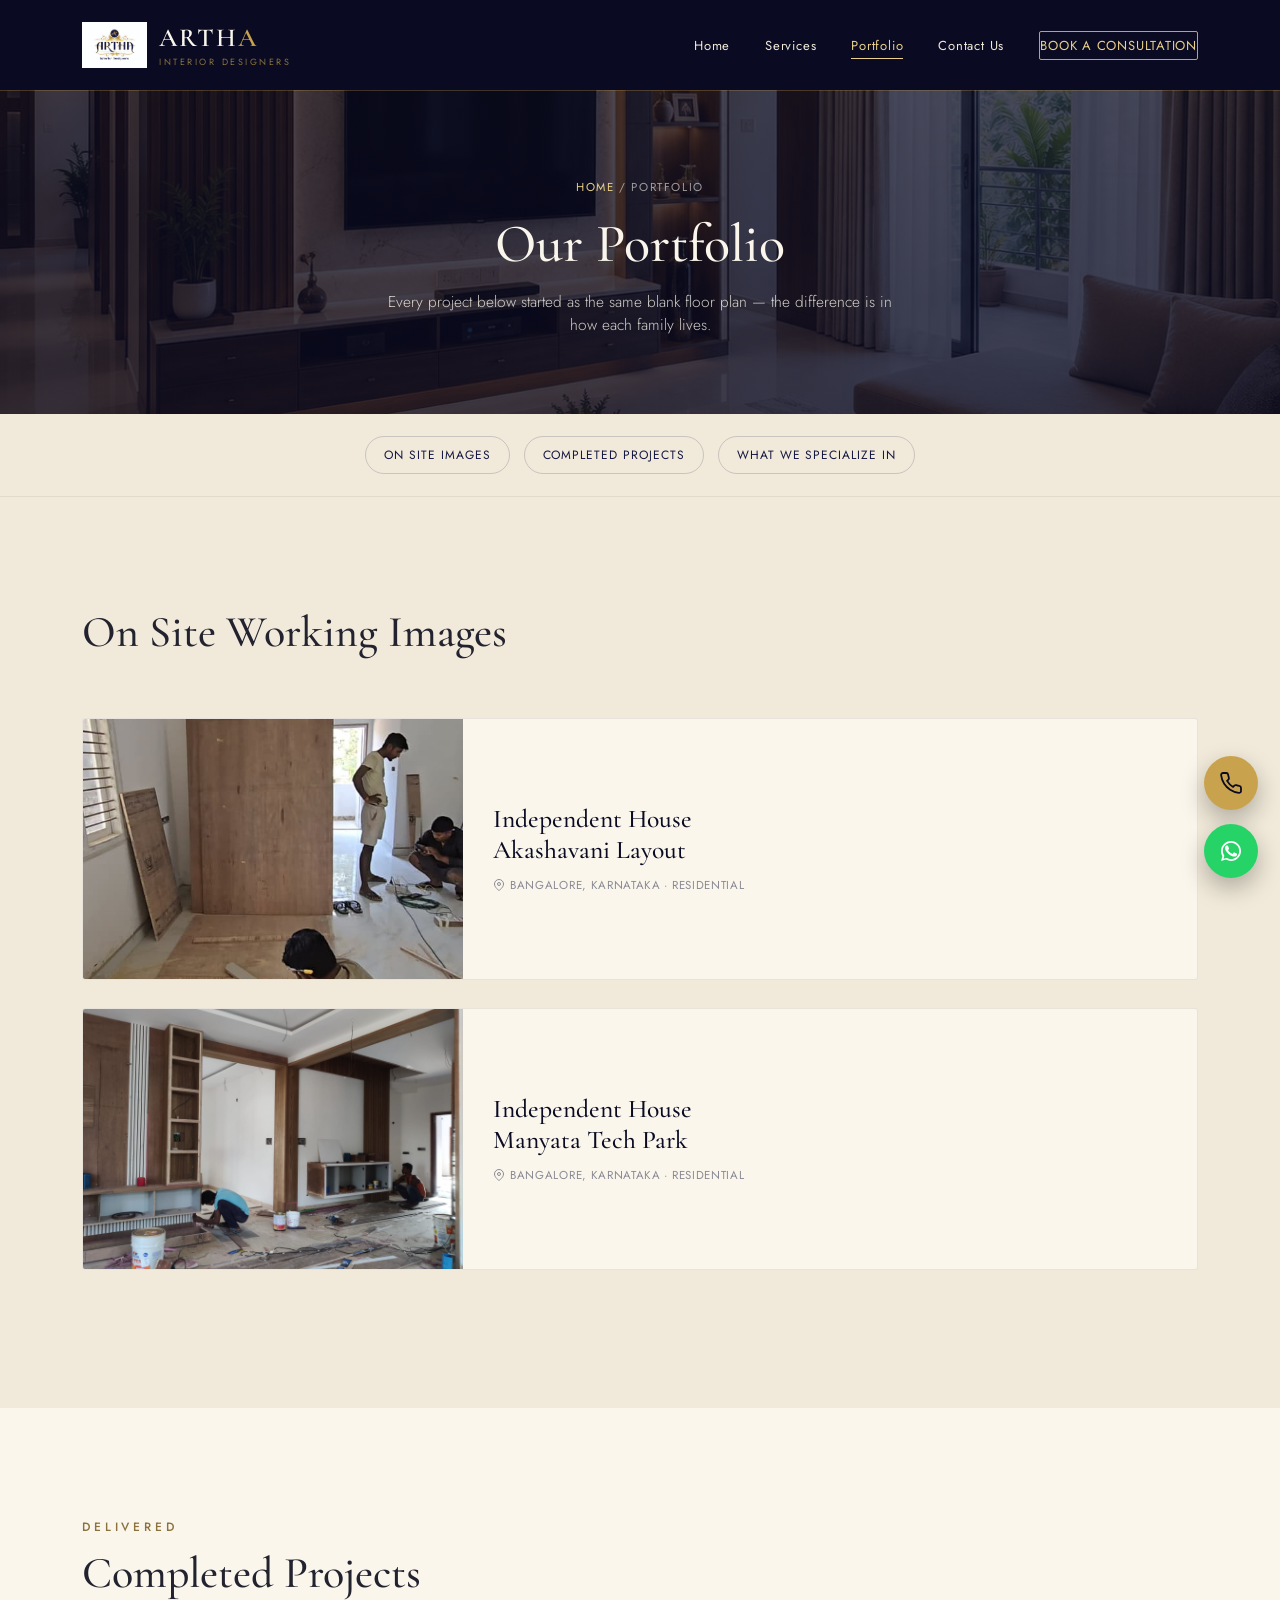
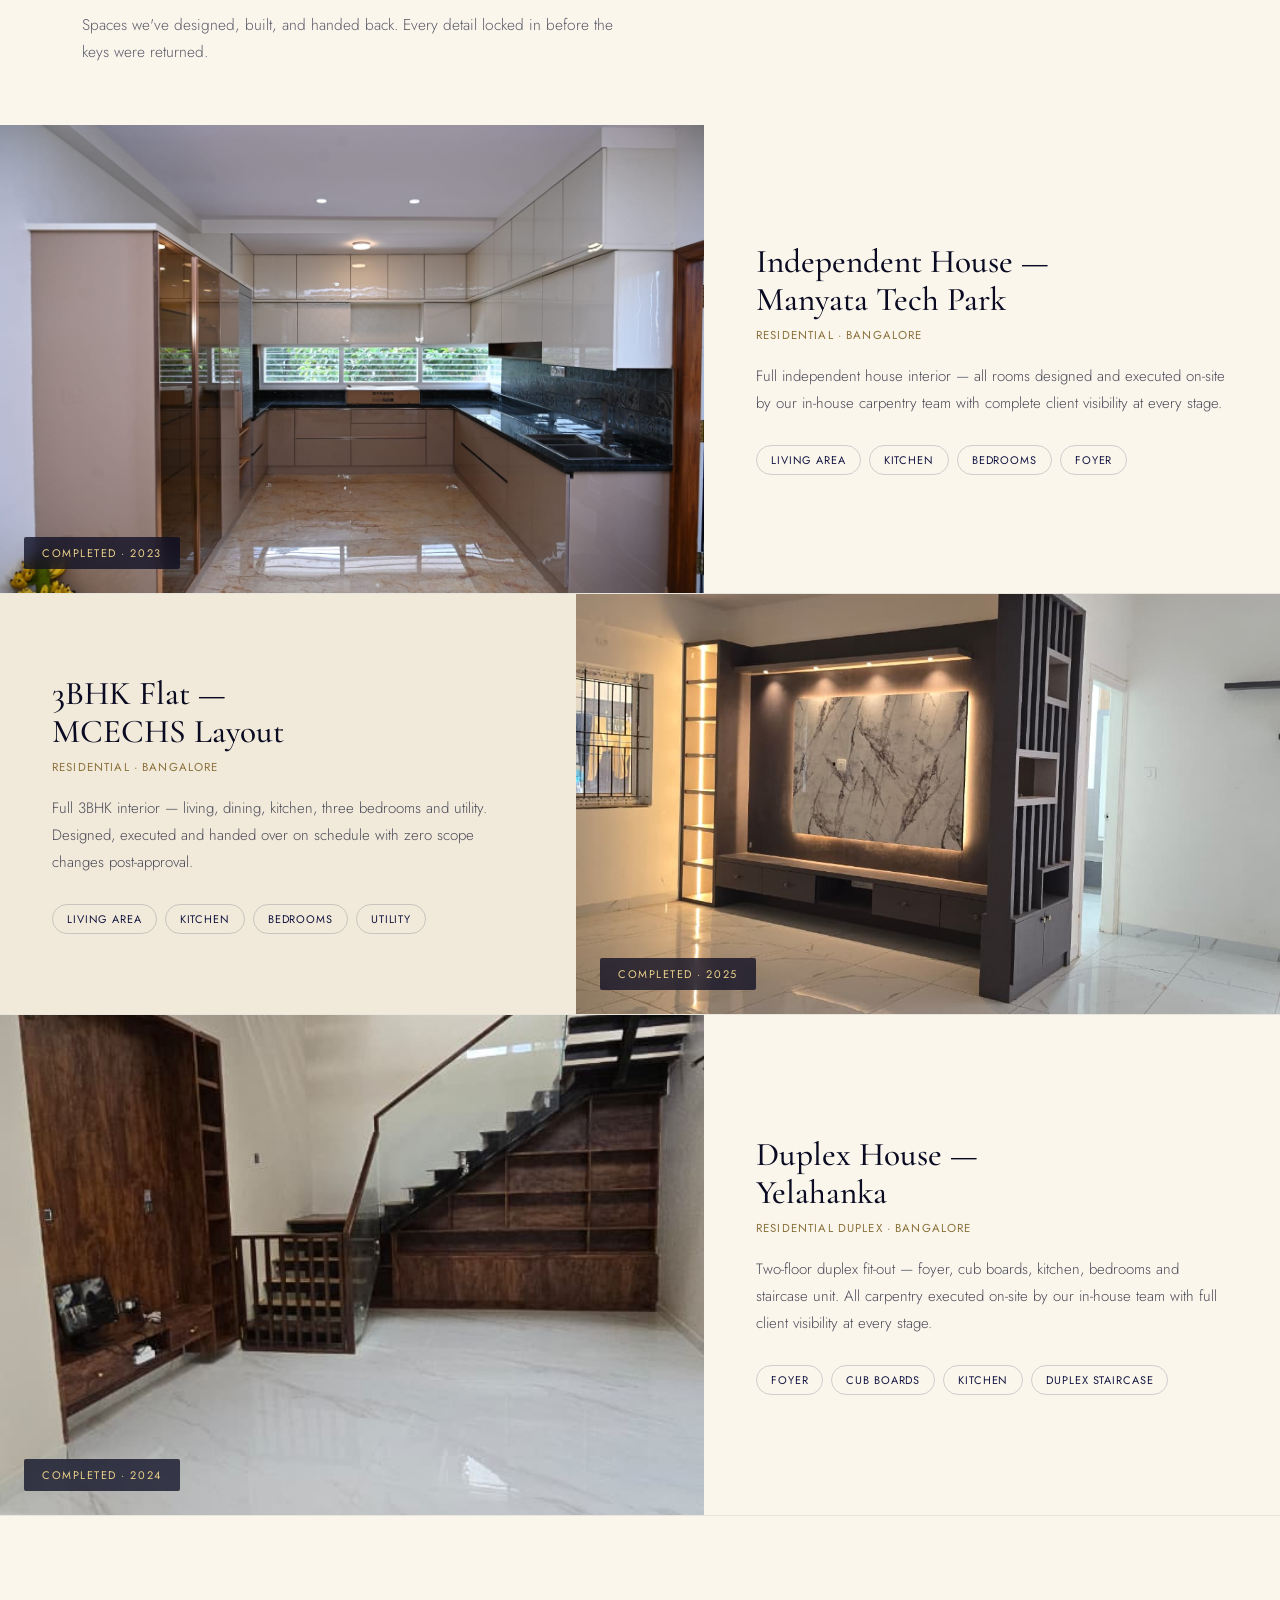
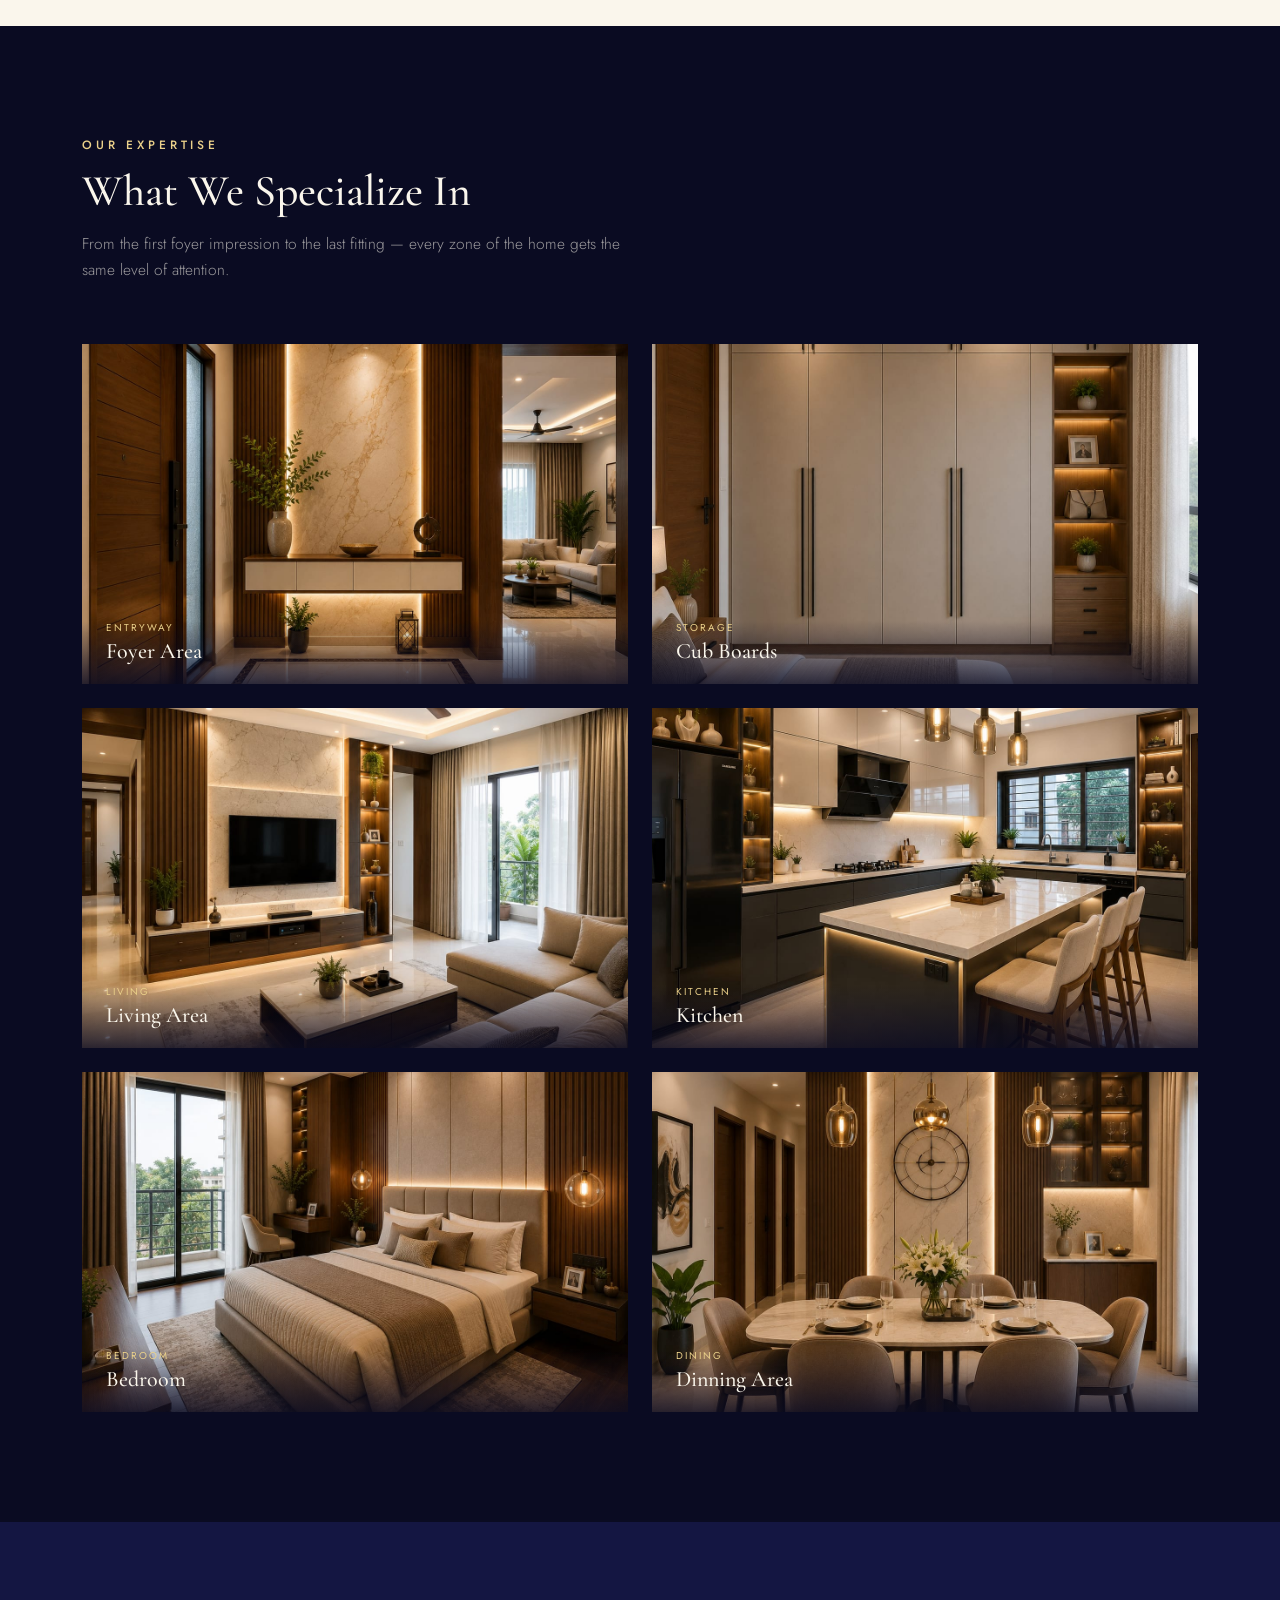
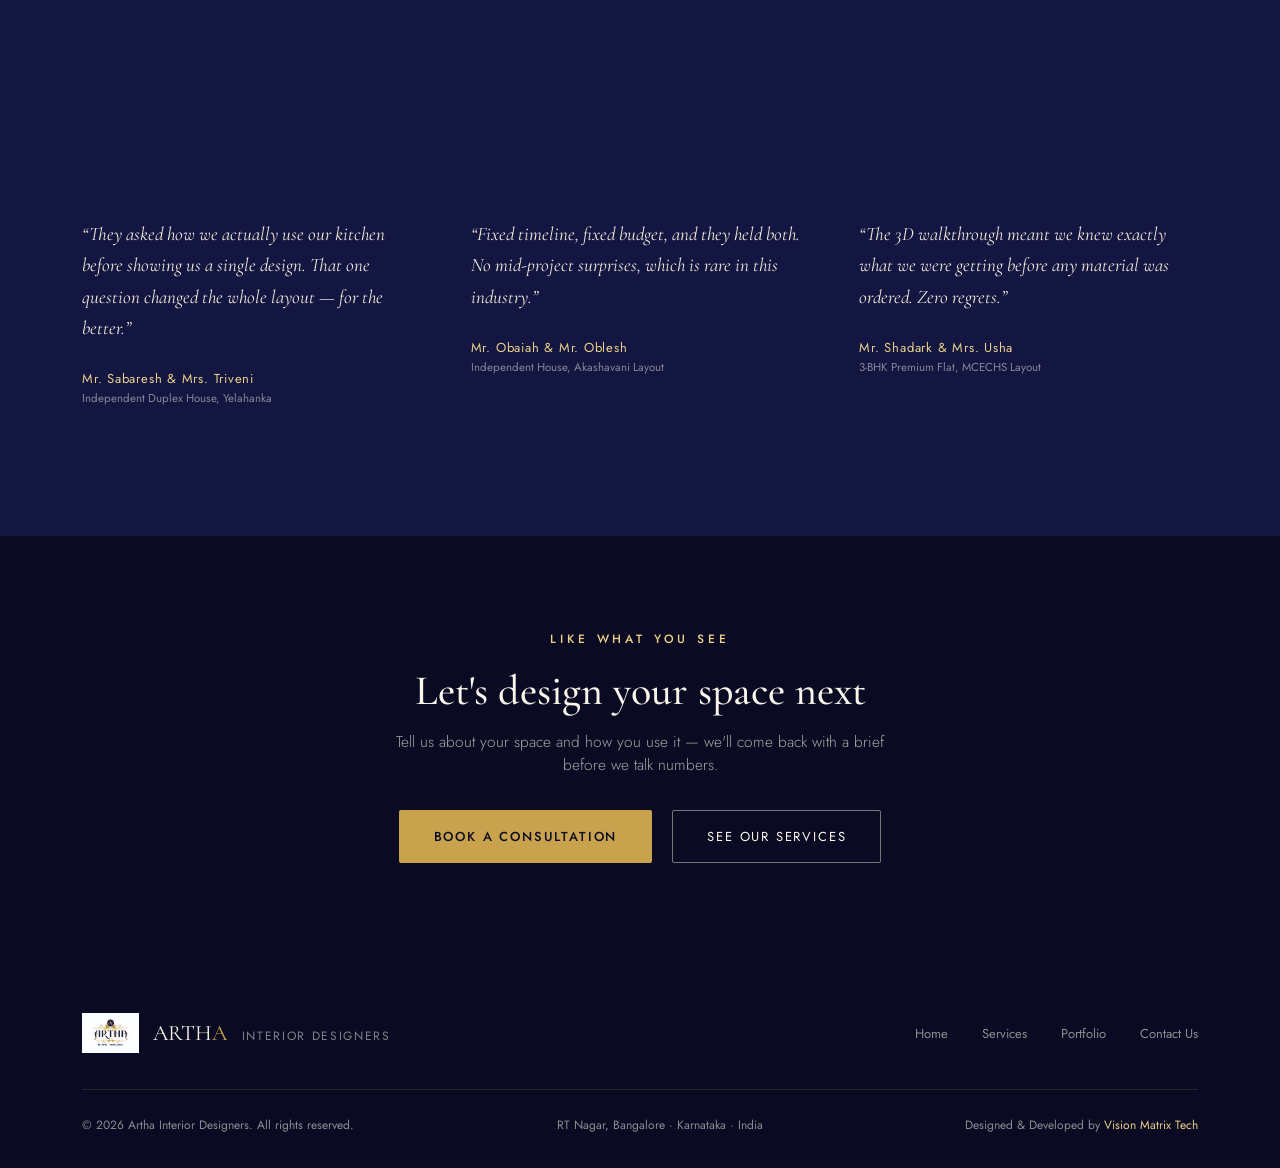
==== commit 30f753ff: "Update Portfolio.html" ====
--- a/Portfolio.html
+++ b/Portfolio.html
@@ -27,6 +27,30 @@
     grid-column: auto !important;
     grid-row: auto !important;
   }
+
+  /* Tighten ongoing tracker cards to remove empty space */
+  .tracker-card {
+    min-height: auto !important;
+    height: auto !important;
+    align-items: center;
+  }
+  .tracker-img {
+    height: 260px !important;
+    min-height: 260px !important;
+  }
+  .tracker-body {
+    padding: 30px !important;
+    display: flex !important;
+    flex-direction: column !important;
+    justify-content: center !important;
+    gap: 12px !important;
+  }
+  .tracker-title {
+    margin: 0 !important;
+  }
+  .tracker-loc {
+    margin: 0 !important;
+  }
 </style>
 </head>
 <body>
@@ -67,7 +91,7 @@
   </div>
 </div>
 
-<!-- ===== ONGOING — Clean Cards ===== -->
+<!-- ===== ONGOING — Clean Compact Cards ===== -->
 <section class="port-ongoing" id="ongoing">
   <div class="wrap">
     <div class="port-section-intro reveal">
